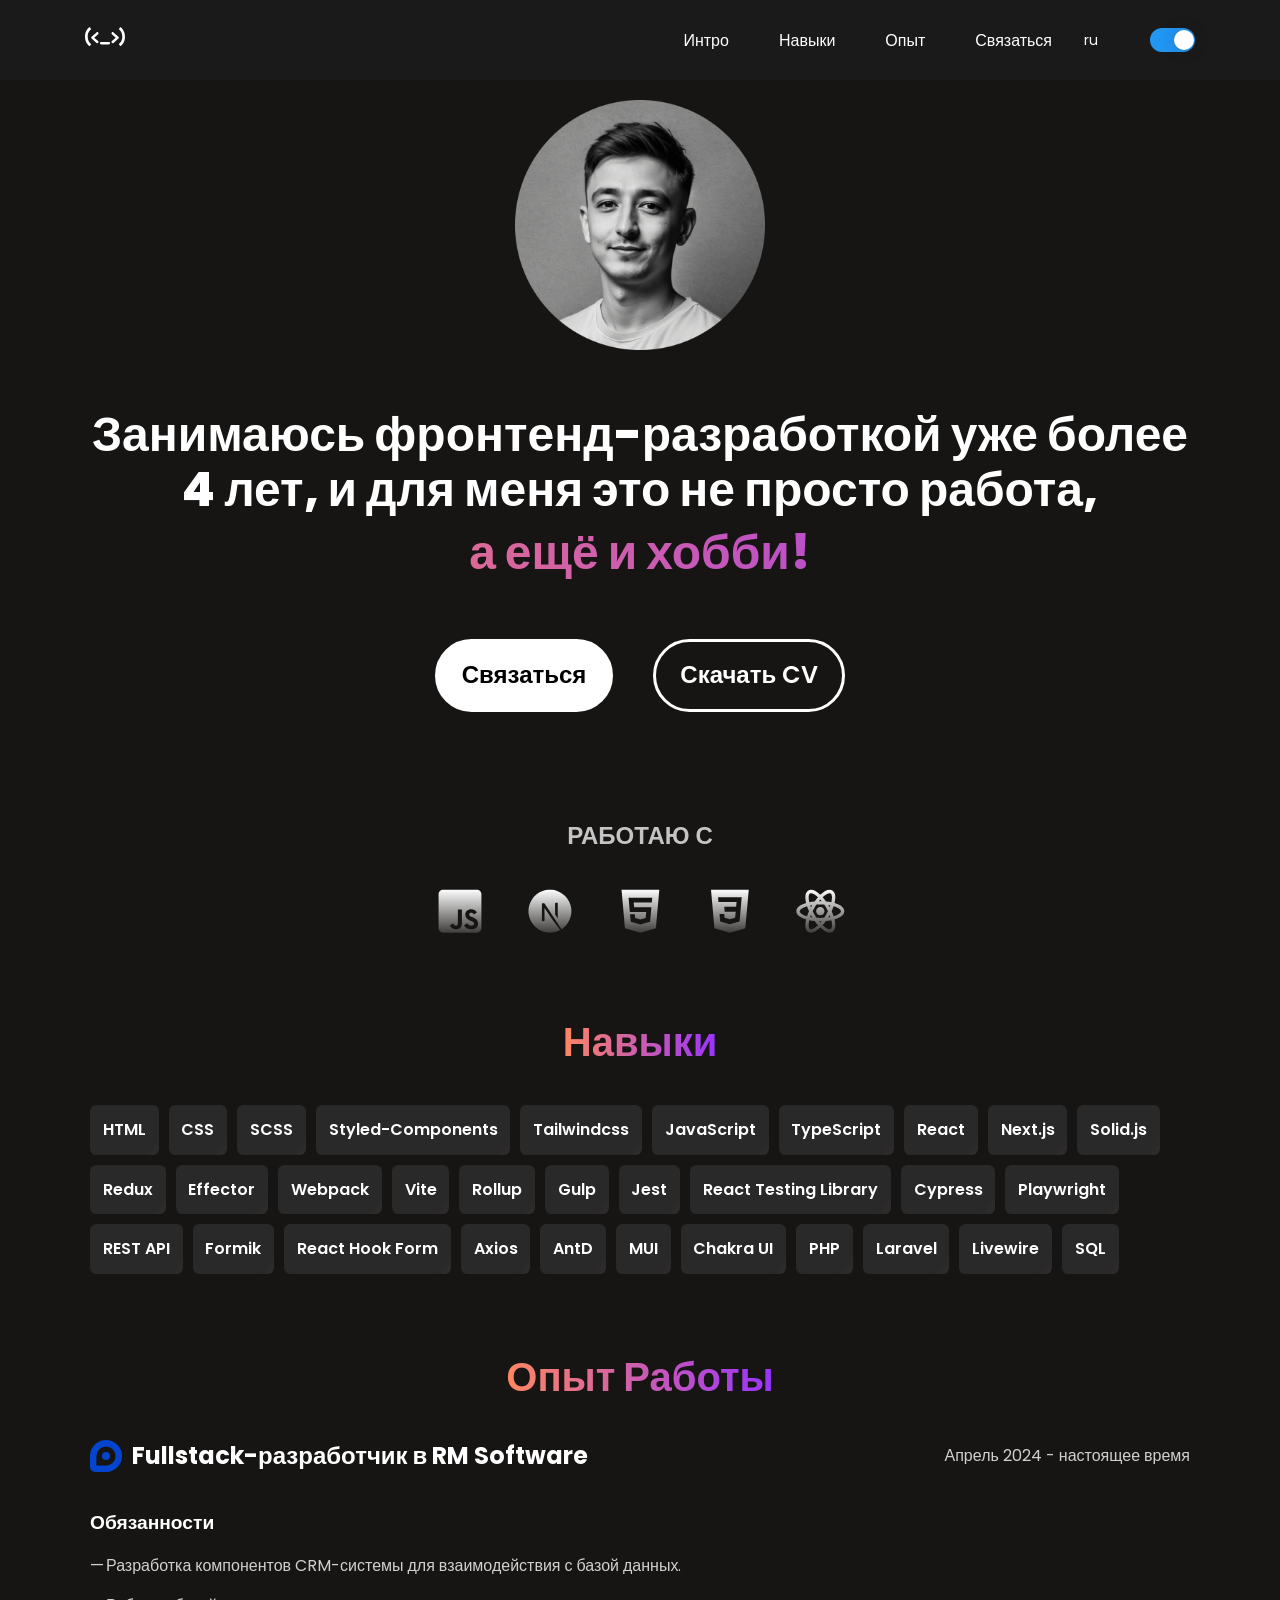
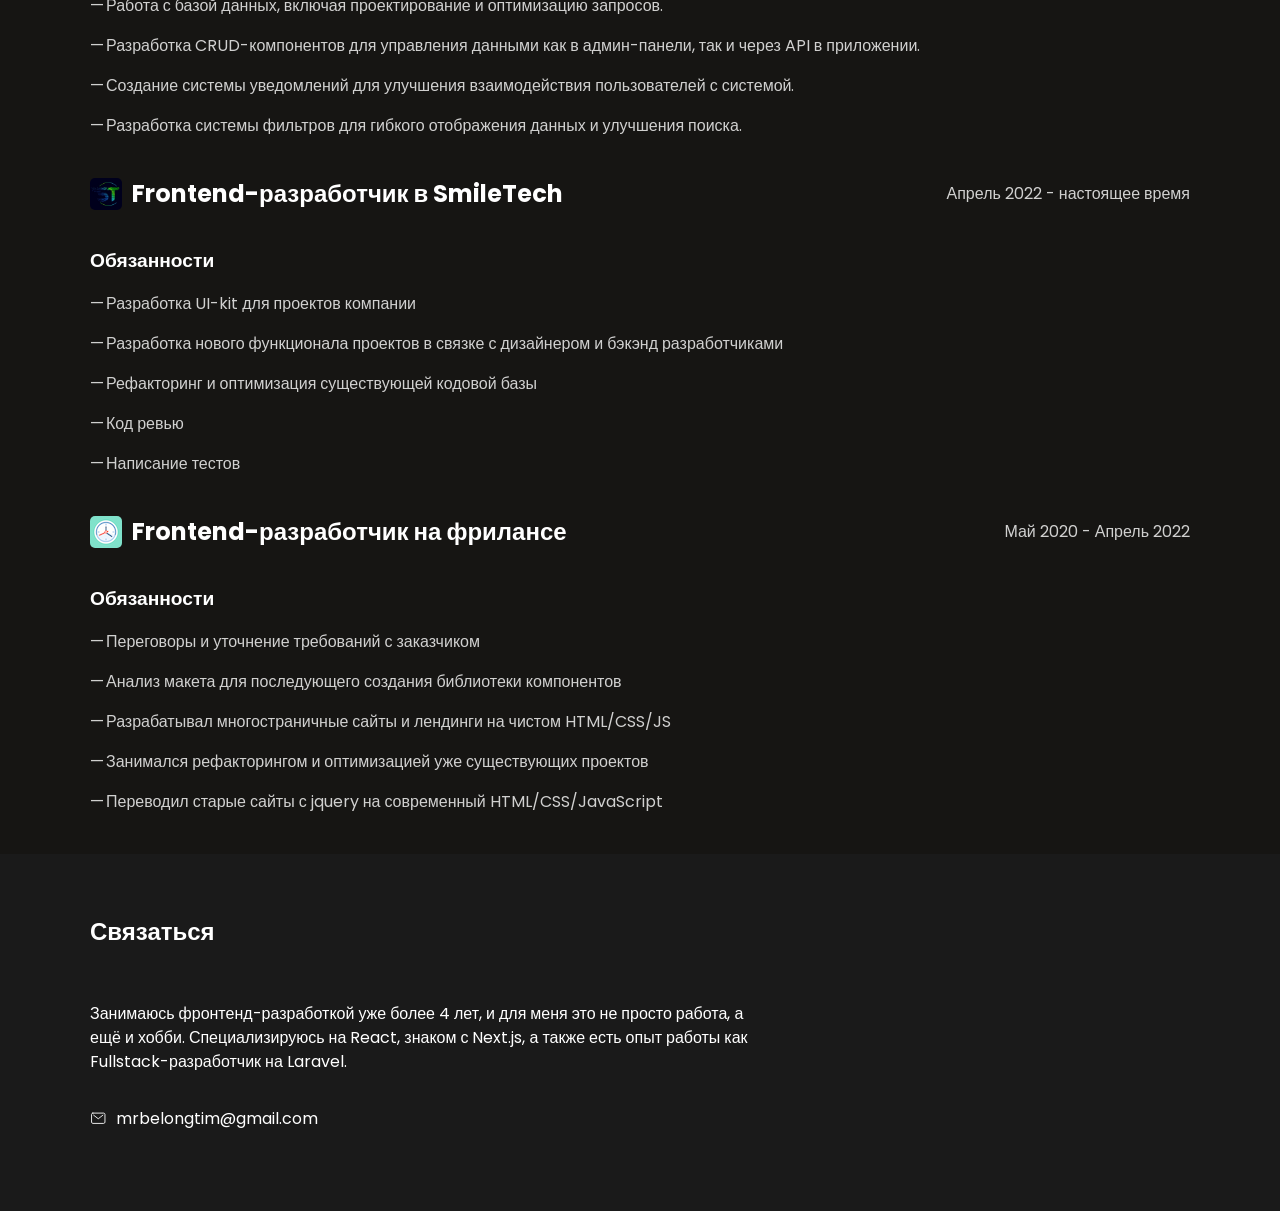
==== index.html @ 7e3b00f2 "changed avatar" ====
<!DOCTYPE html>
<html lang="en">

<head>
    <meta charset="UTF-8">
    <meta http-equiv="X-UA-Compatible" content="IE=edge">
    <meta name="viewport" content="width=device-width, initial-scale=1.0">
    <title>Timur Tulegaliyev</title>
    <link rel="stylesheet" href="styles/styles.css">
    <link rel="icon" type="image/png" sizes="16x16" href="favicon/favicon-16x16.png">
    <link rel="icon" type="image/png" sizes="32x32" href="favicon/favicon-32x32.png">
    <link rel="apple-touch-icon" sizes="180x180" href="favicon/apple-touch-icon.png">
    <link rel="icon" type="image/png" sizes="192x192" href="favicon/android-chrome-192x192.png">
    <link rel="icon" type="image/png" sizes="512x512" href="favicon/android-chrome-512x512.png">
    <link rel="icon" type="image/x-icon" href="favicon/favicon.ico">
</head>

<body>
    <header>
        <div class="container">
            <div class="wrapper">
                <a class="header_logo" href="#">
                    <svg id="Layer_2" data-name="Layer 2" xmlns="http://www.w3.org/2000/svg" viewBox="0 0 118.05 56.82">
                        <g id="OBJECTS">
                            <g>
                                <path class="cls-1"
                                    d="m70.38,51.48h-22.72c-1.99,0-3.6-1.61-3.6-3.6s1.61-3.6,3.6-3.6h22.72c1.99,0,3.6,1.61,3.6,3.6s-1.61,3.6-3.6,3.6Z">
                                </path>
                                <g>
                                    <path class="cls-1"
                                        d="m81.71,47.89c-.99,0-1.98-.41-2.69-1.21-1.32-1.49-1.18-3.76.31-5.08l11.45-10.15-11.45-10.15c-1.49-1.32-1.62-3.59-.31-5.08,1.32-1.49,3.59-1.62,5.08-.31l14.49,12.84c.77.68,1.21,1.66,1.21,2.69s-.44,2.01-1.21,2.69l-14.49,12.84c-.68.61-1.54.9-2.38.9Z">
                                    </path>
                                    <path class="cls-1"
                                        d="m36.34,47.89c-.85,0-1.7-.3-2.38-.9l-14.49-12.84c-.77-.68-1.21-1.66-1.21-2.69s.44-2.01,1.21-2.69l14.49-12.84c1.49-1.32,3.76-1.18,5.08.31,1.32,1.49,1.18,3.76-.31,5.08l-11.45,10.15,11.45,10.15c1.49,1.32,1.62,3.59.31,5.08-.71.8-1.7,1.21-2.69,1.21Z">
                                    </path>
                                </g>
                                <g>
                                    <path class="cls-1"
                                        d="m14.07,56.82c-.57-.35-14.07-8.8-14.07-28.41S13.5.35,14.07,0l4.16,6.83h.02c-.42.25-10.26,6.61-10.26,21.58s9.84,21.33,10.26,21.6h-.02s-4.16,6.81-4.16,6.81Z">
                                    </path>
                                    <path class="cls-1"
                                        d="m103.97,56.82l-4.16-6.83h-.02c.42-.25,10.26-6.61,10.26-21.58s-9.84-21.33-10.26-21.6h.02s4.16-6.81,4.16-6.81c.57.35,14.07,8.8,14.07,28.41s-13.5,28.06-14.07,28.41Z">
                                    </path>
                                </g>
                            </g>
                        </g>
                    </svg>
                </a>

                <nav>
                    <ul>
                        <li><a href="#intro" data-translate="menu-intro">Интро</a></li>
                        <li><a href="#skills" data-translate="menu-skills">Навыки</a></li>
                        <li><a href="#experience" data-translate="menu-exp">Опыт</a></li>
                        <li><a href="#contact" data-translate="menu-contact">Связаться</a></li>
                    </ul>
                    <div class="language-switcher">
                        <button id="current-language">ru</button>
                        <div class="dropdown" style="display: none;">
                            <button data-lang="ru" style="display: none;">ru</button>
                            <button data-lang="en">en</button>
                        </div>
                    </div>
                    <label id="switch" class="switch">
                        <input type="checkbox" onchange="toggleTheme()" id="slider" checked>
                        <span class="slider round"></span>
                    </label>
                    <div class="burger__menu">
                        <span></span>
                    </div>
                </nav>

            </div>
        </div>
    </header>

    <div class="container">
        <div class="section__about" id="intro">
            <div class="wrapper">
                <picture>
                    <source srcset="/images/avatar.jpg 250w, /images/avatar.jpg 375w" type="image/webp"
                        sizes="(max-width: 991px) 250px, 375px">
                    <img srcset="/images/avatar.jpg 250w, /images/avatar.webp 375w"
                        sizes="(max-width: 991px) 250px, 375px" src="/images/avatar.jpg" alt="My simple avatar"
                        width="250" height="250">
                </picture>
                <div class="text__model">
                    <h1 data-translate="intro">Занимаюсь фронтенд-разработкой уже более 4 лет, и для меня это не просто
                        работа, </h1>
                    <p class="mark" data-translate="intro-mark">а ещё и хобби!</p>

                </div>

                <div class="btns">
                    <a href="#intro" class="btn contact" data-translate="btn-contact">Связаться</a>
                    <a href="assets/Timur Tulegaliyev - CV.pdf" target="_blank" class="btn cv" data-translate="btn-cv">Скачать CV</a>
                </div>

                <div class="tech_stack">
                    <h2 data-translate="tech-stack">работаю с</h2>
                    <ul>
                        <li>
                            <svg width="43" height="49" viewBox="0 0 43 49" fill="none"
                                xmlns="http://www.w3.org/2000/svg">
                                <path
                                    d="M38 0.77002H5C2.51562 0.77002 0.5 2.78564 0.5 5.27002V38.27C0.5 40.7544 2.51562 42.77 5 42.77H38C40.4844 42.77 42.5 40.7544 42.5 38.27V5.27002C42.5 2.78564 40.4844 0.77002 38 0.77002ZM23.3562 33.5262C23.3562 37.6138 20.9562 39.4794 17.4594 39.4794C14.3 39.4794 12.4719 37.8481 11.5344 35.87L14.75 33.9294C15.3687 35.0262 15.9312 35.9544 17.2906 35.9544C18.5844 35.9544 19.4094 35.4481 19.4094 33.47V20.0544H23.3562V33.5262ZM32.6937 39.4794C29.0281 39.4794 26.6562 37.7356 25.5031 35.4481L28.7188 33.5919C29.5625 34.97 30.6687 35.9919 32.6094 35.9919C34.2406 35.9919 35.2906 35.1762 35.2906 34.0419C35.2906 32.6919 34.2219 32.2137 32.4125 31.4169L31.4281 30.995C28.5781 29.7856 26.6937 28.2575 26.6937 25.0419C26.6937 22.0794 28.9531 19.8294 32.4687 19.8294C34.9812 19.8294 36.7812 20.7012 38.075 22.9887L35 24.9575C34.325 23.7481 33.5938 23.27 32.4594 23.27C31.3062 23.27 30.575 24.0012 30.575 24.9575C30.575 26.1387 31.3062 26.6169 33.0031 27.3575L33.9875 27.7794C37.3438 29.2137 39.2281 30.6856 39.2281 33.9856C39.2281 37.5294 36.4344 39.4794 32.6937 39.4794Z"
                                    fill="url(#paint_linear_dark)" />
                                <defs>
                                    <linearGradient id="paint_linear_dark" x1="21.5" y1="0.77002" x2="21.5" y2="42.77"
                                        gradientUnits="userSpaceOnUse">
                                        <stop stop-color="#fcfcfc" />
                                        <stop offset="1" stop-color="#fcfcfc" stop-opacity="0.18" />
                                    </linearGradient>
                                    <linearGradient id="paint_linear_light" x1="21.9453" y1="0.77002" x2="21.9453"
                                        y2="42.77" gradientUnits="userSpaceOnUse">
                                        <stop stop-color="#161513" />
                                        <stop offset="1" stop-color="#161513" stop-opacity="0.18" />
                                    </linearGradient>
                                </defs>
                            </svg>
                        </li>
                        <li>
                            <svg width="49" height="44" viewBox="0 0 44 49" fill="none"
                                xmlns="http://www.w3.org/2000/svg">
                                <path
                                    d="M32.1149 40.1476C31.9587 40.2303 31.9718 40.2565 32.1215 40.1804C32.1676 40.1616 32.2098 40.1344 32.2461 40.1003C32.2461 40.0728 32.2461 40.0728 32.1149 40.1476ZM32.4299 39.9769C32.3551 40.0386 32.3551 40.0386 32.4443 39.9979C32.4773 39.9825 32.5075 39.9617 32.5336 39.9363C32.5336 39.9008 32.5126 39.9087 32.4299 39.9769ZM32.6346 39.8536C32.5598 39.9153 32.5598 39.9153 32.6491 39.8746C32.6822 39.8588 32.7124 39.8375 32.7383 39.8116C32.7383 39.7788 32.7173 39.7853 32.6346 39.8536ZM32.842 39.7315C32.7672 39.7932 32.7672 39.7932 32.8538 39.7512C32.9024 39.7249 32.9431 39.6974 32.9431 39.6895C32.9431 39.6567 32.9221 39.6633 32.842 39.7315ZM33.1216 39.5464C32.9785 39.6423 32.9286 39.7039 33.0599 39.6357C33.1478 39.5819 33.2974 39.4637 33.2712 39.4637C33.2147 39.4847 33.1675 39.5202 33.1202 39.5464H33.1216ZM20.5705 0.779667C20.4747 0.786229 20.1873 0.81248 19.9353 0.83348C13.9662 1.37424 8.3817 4.58731 4.842 9.53684C2.88587 12.2515 1.61435 15.3984 1.13562 18.7101C0.966312 19.8651 0.945312 20.2064 0.945312 21.7722C0.945312 23.3367 0.966312 23.6727 1.13562 24.8278C2.27877 32.7174 7.89084 39.3404 15.4979 41.7948C16.8668 42.2319 18.3013 42.5337 19.9353 42.7188C20.5705 42.7871 23.3175 42.7871 23.9527 42.7188C26.7771 42.4038 29.1619 41.7069 31.5217 40.5033C31.8839 40.3195 31.9522 40.2709 31.9036 40.2303C30.7524 38.7085 29.611 37.1794 28.4794 35.643L25.1234 31.1108L20.9196 24.8829C19.5213 22.7976 18.1086 20.722 16.6817 18.6563C16.6673 18.6563 16.6489 21.4244 16.641 24.8002C16.6266 30.7131 16.6266 30.9533 16.5518 31.0898C16.48 31.2547 16.3515 31.3884 16.1895 31.4665C16.0596 31.5282 15.9428 31.5413 15.322 31.5413H14.6119L14.4269 31.4258C14.311 31.3515 14.2168 31.2478 14.1539 31.1253L14.0647 30.9402L14.0712 22.7093L14.0857 14.4785L14.2156 14.3144C14.2986 14.2136 14.4007 14.1301 14.5161 14.069C14.6881 13.9863 14.7563 13.9732 15.4664 13.9732C16.2998 13.9732 16.4376 14.006 16.6568 14.2462C18.3597 16.7792 20.048 19.322 21.7215 21.8746C24.4501 26.0117 28.1749 31.6568 30.0058 34.4263L33.3355 39.4651L33.4995 39.3561C35.0998 38.2927 36.5499 37.0191 37.811 35.5695C40.4563 32.5416 42.1728 28.8153 42.755 24.8369C42.9243 23.6819 42.9453 23.3394 42.9453 21.7748C42.9453 20.209 42.9243 19.8743 42.755 18.7193C41.6119 10.8297 35.9998 4.20667 28.3928 1.75094C26.9711 1.30064 25.5078 0.994157 24.0249 0.836105C23.6272 0.795417 20.9131 0.746853 20.5718 0.782292L20.5705 0.779667ZM29.1632 13.481C29.2608 13.5289 29.3479 13.5959 29.4194 13.6779C29.4908 13.76 29.5451 13.8554 29.5792 13.9587C29.6147 14.069 29.6212 16.3515 29.6147 21.4926L29.6002 28.8743L28.3022 26.8792L26.9963 24.8829V19.5238C26.9963 16.0496 27.0107 14.1018 27.0291 14.006C27.0934 13.7863 27.2407 13.6003 27.4399 13.4875C27.6027 13.4048 27.6657 13.3983 28.3153 13.3983C28.923 13.3983 29.0267 13.4048 29.1632 13.481Z"
                                    fill="url(#paint_linear_dark)" />
                                <defs>
                                    <linearGradient id="paint_linear_dark" x1="21.9453" y1="0.77002" x2="21.9453"
                                        y2="42.77" gradientUnits="userSpaceOnUse">
                                        <stop stop-color="#fcfcfc" />
                                        <stop offset="1" stop-color="#fcfcfc" stop-opacity="0.18" />
                                    </linearGradient>
                                    <linearGradient id="paint_linear_light" x1="21.9453" y1="0.77002" x2="21.9453"
                                        y2="42.77" gradientUnits="userSpaceOnUse">
                                        <stop stop-color="#161513" />
                                        <stop offset="1" stop-color="#161513" stop-opacity="0.18" />
                                    </linearGradient>
                                </defs>
                            </svg>
                        </li>
                        <li>
                            <svg width="39" height="49" viewBox="0 0 39 49" fill="none"
                                xmlns="http://www.w3.org/2000/svg">
                                <path
                                    d="M1.39062 0.77002L4.76113 38.57L19.8864 42.77L35.051 38.5648L38.4268 0.77002H1.39325H1.39062ZM31.0899 13.1338H13.3501L13.7727 17.8824H30.6699L29.3967 32.1151L19.8864 34.7506L10.3891 32.1151L9.74075 24.8334H14.3949L14.7256 28.5346L19.889 29.9259L19.8995 29.9232L25.0655 28.5294L25.601 22.5181H9.53337L8.28387 8.49802H31.5072L31.0899 13.1338Z"
                                    fill="url(#paint_linear_dark)" />
                                <defs>
                                    <linearGradient id="paint_linear_dark" x1="19.9087" y1="0.77002" x2="19.9087"
                                        y2="42.77" gradientUnits="userSpaceOnUse">
                                        <stop stop-color="#fcfcfc" />
                                        <stop offset="1" stop-color="#fcfcfc" stop-opacity="0.18" />
                                    </linearGradient>
                                    <linearGradient id="paint_linear_light" x1="21.9453" y1="0.77002" x2="21.9453"
                                        y2="42.77" gradientUnits="userSpaceOnUse">
                                        <stop stop-color="#161513" />
                                        <stop offset="1" stop-color="#161513" stop-opacity="0.18" />
                                    </linearGradient>
                                </defs>
                            </svg>
                        </li>
                        <li>
                            <svg width="39" height="49" viewBox="0 0 39 49" fill="none"
                                xmlns="http://www.w3.org/2000/svg">
                                <path
                                    d="M0.872192 0.77002L4.23812 38.5574L19.3512 42.77L34.5042 38.5427L37.8722 0.77002H0.872192ZM30.8777 9.42832L29.7557 22.0157L29.7599 22.085L29.7557 22.2404L28.9573 31.0394L28.8712 31.8227L19.3722 34.4477L19.3638 34.4561L9.88372 31.8143L9.24079 24.5378H13.8884L14.2182 28.238L19.3722 29.6345L24.5429 28.2191L25.0892 22.1942H14.2813L14.1888 21.1757L13.9766 18.7901L13.8674 17.5091H25.5031L25.9276 12.8219H8.19865L8.10621 11.8034L7.8961 9.41572L7.78474 8.13472H30.9891L30.8777 9.42832Z"
                                    fill="url(#paint_linear_dark)" />
                                <defs>
                                    <linearGradient id="paint_linear_dark" x1="19.3722" y1="0.77002" x2="19.3722"
                                        y2="42.77" gradientUnits="userSpaceOnUse">
                                        <stop stop-color="#fcfcfc" />
                                        <stop offset="1" stop-color="#fcfcfc" stop-opacity="0.18" />
                                    </linearGradient>
                                    <linearGradient id="paint_linear_light" x1="21.9453" y1="0.77002" x2="21.9453"
                                        y2="42.77" gradientUnits="userSpaceOnUse">
                                        <stop stop-color="#161513" />
                                        <stop offset="1" stop-color="#161513" stop-opacity="0.18" />
                                    </linearGradient>
                                </defs>
                            </svg>
                        </li>
                        <li>
                            <svg width="49" height="49" viewBox="0 0 49 49" fill="none"
                                xmlns="http://www.w3.org/2000/svg">
                                <path
                                    d="M24.8175 17.6429C27.0691 17.6429 28.9054 19.4772 28.9054 21.77C28.9054 23.9536 27.0691 25.8097 24.8175 25.8097C22.5659 25.8097 20.7296 23.9536 20.7296 21.77C20.7296 19.4772 22.5659 17.6429 24.8175 17.6429ZM14.6961 39.239C16.0733 40.0688 19.0901 38.8023 22.5659 35.5268C21.4291 34.2385 20.3142 32.841 19.2649 31.378C17.5033 31.2096 15.752 30.9471 14.0184 30.5918C12.9036 35.2648 13.3189 38.4747 14.6961 39.239ZM16.2482 26.705L15.6142 25.5913C15.3738 26.2246 15.1333 26.8578 14.9803 27.4693C15.5705 27.6003 16.2263 27.7095 16.904 27.8186L16.2482 26.705ZM30.5449 25.0454L32.3156 21.77L30.5449 18.4946C29.8891 17.3372 29.1896 16.3109 28.5556 15.2846C27.3752 15.2191 26.1291 15.2191 24.8175 15.2191C23.5059 15.2191 22.2598 15.2191 21.0794 15.2846C20.4454 16.3109 19.7459 17.3372 19.0901 18.4946L17.3194 21.77L19.0901 25.0454C19.7459 26.2028 20.4454 27.2291 21.0794 28.2554C22.2598 28.3209 23.5059 28.3209 24.8175 28.3209C26.1291 28.3209 27.3752 28.3209 28.5556 28.2554C29.1896 27.2291 29.8891 26.2028 30.5449 25.0454ZM24.8175 10.3715C24.4022 10.8519 23.9649 11.3541 23.5277 11.9437H26.1073C25.6701 11.3541 25.2329 10.8519 24.8175 10.3715ZM24.8175 33.1685C25.2329 32.6881 25.6701 32.1859 26.1073 31.5963H23.5277C23.9649 32.1859 24.4022 32.6881 24.8175 33.1685ZM34.917 4.30101C33.5617 3.47124 30.5449 4.73774 27.0691 8.01318C28.2059 9.30152 29.3208 10.699 30.3701 12.162C32.1626 12.3367 33.9333 12.5988 35.6166 12.9482C36.7315 8.27521 36.3161 5.06528 34.917 4.30101ZM33.3868 16.835L34.0208 17.9487C34.2612 17.3154 34.5017 16.6822 34.6547 16.0707C34.0645 15.9397 33.4087 15.8305 32.731 15.7214L33.3868 16.835ZM36.5566 1.44046C39.7701 3.27471 40.1198 8.10052 38.7645 13.7343C44.317 15.372 48.3175 18.0797 48.3175 21.77C48.3175 25.4603 44.317 28.168 38.7645 29.8057C40.1198 35.4395 39.7701 40.2653 36.5566 42.0996C33.3649 43.9338 29.0147 41.8375 24.8175 37.8415C20.6203 41.8375 16.2701 43.9338 13.0566 42.0996C9.86495 40.2653 9.51518 35.4395 10.8705 29.8057C5.31797 28.168 1.3175 25.4603 1.3175 21.77C1.3175 18.0797 5.31797 15.372 10.8705 13.7343C9.51518 8.10052 9.86495 3.27471 13.0566 1.44046C16.2701 -0.393781 20.6203 1.7025 24.8175 5.69853C29.0147 1.7025 33.3649 -0.393781 36.5566 1.44046ZM35.9226 21.77C36.6659 23.4077 37.3217 25.0454 37.8682 26.705C42.4589 25.3293 45.0384 23.364 45.0384 21.77C45.0384 20.176 42.4589 18.2107 37.8682 16.835C37.3217 18.4946 36.6659 20.1323 35.9226 21.77ZM13.7124 21.77C12.9691 20.1323 12.3133 18.4946 11.7668 16.835C7.17611 18.2107 4.59657 20.176 4.59657 21.77C4.59657 23.364 7.17611 25.3293 11.7668 26.705C12.3133 25.0454 12.9691 23.4077 13.7124 21.77ZM33.3868 26.705L32.731 27.8186C33.4087 27.7095 34.0645 27.6003 34.6547 27.4693C34.5017 26.8578 34.2612 26.2246 34.0208 25.5913L33.3868 26.705ZM27.0691 35.5268C30.5449 38.8023 33.5617 40.0688 34.917 39.239C36.3161 38.4747 36.7315 35.2648 35.6166 30.5918C33.9333 30.9412 32.1626 31.2033 30.3701 31.378C29.3208 32.841 28.2059 34.2385 27.0691 35.5268ZM16.2482 16.835L16.904 15.7214C16.2263 15.8305 15.5705 15.9397 14.9803 16.0707C15.1333 16.6822 15.3738 17.3154 15.6142 17.9487L16.2482 16.835ZM22.5659 8.01318C19.0901 4.73774 16.0733 3.47124 14.6961 4.30101C13.3189 5.06528 12.9036 8.27521 14.0184 12.9482C15.752 12.5929 17.5033 12.3304 19.2649 12.162C20.3142 10.699 21.4291 9.30152 22.5659 8.01318Z"
                                    fill="url(#paint_linear_dark)" />
                                <defs>
                                    <linearGradient id="paint_linear_dark" x1="24.8175" y1="0.770019" x2="24.8175"
                                        y2="42.77" gradientUnits="userSpaceOnUse">
                                        <stop stop-color="#fcfcfc" />
                                        <stop offset="1" stop-color="#fcfcfc" stop-opacity="0.18" />
                                    </linearGradient>
                                    <linearGradient id="paint_linear_light" x1="21.9453" y1="0.77002" x2="21.9453"
                                        y2="42.77" gradientUnits="userSpaceOnUse">
                                        <stop stop-color="#161513" />
                                        <stop offset="1" stop-color="#161513" stop-opacity="0.18" />
                                    </linearGradient>
                                </defs>
                            </svg>
                        </li>
                    </ul>
                </div>

            </div>
        </div>

        <div class="skills_section wrapp" id="skills">
            <h2 class="title" data-translate="skills">Навыки</h2>
            <ul>
                <li><span>HTML</span></li>
                <li><span>CSS</span></li>
                <li><span>SCSS</span></li>
                <li><span>Styled-Components</span></li>
                <li><span>Tailwindcss</span></li>
                <li><span>JavaScript</span></li>
                <li><span>TypeScript</span></li>
                <li><span>React</span></li>
                <li><span>Next.js</span></li>
                <li><span>Solid.js</span></li>
                <li><span>Redux</span></li>
                <li><span>Effector</span></li>
                <li><span>Webpack</span></li>
                <li><span>Vite</span></li>
                <li><span>Rollup</span></li>
                <li><span>Gulp</span></li>
                <li><span>Jest</span></li>
                <li><span>React Testing Library</span></li>
                <li><span>Cypress</span></li>
                <li><span>Playwright</span></li>
                <li><span>REST API</span></li>
                <li><span>Formik</span></li>
                <li><span>React Hook Form</span></li>
                <li><span>Axios</span></li>
                <li><span>AntD</span></li>
                <li><span>MUI</span></li>
                <li><span>Chakra UI</span></li>
                <li><span>PHP</span></li>
                <li><span>Laravel</span></li>
                <li><span>Livewire</span></li>
                <li><span>SQL</span></li>
            </ul>
        </div>

        <div class="expirience wrapp" id="experience">
            <h2 class="title" data-translate="experience">Опыт Работы</h2>

            <div class="expirience_item">
                <div class="expirience_title">
                    <div>
                        <picture>
                            <source srcset="images/rm-software.svg" type="image/svg">
                            <img loading="lazy" src="images/rm-software.svg" alt="smile tech" width="32" height="32">
                        </picture>
                        <h2 data-translate="job-rm-title">Fullstack-разработчик в RM Software</h2>
                    </div>

                    <p data-translate="job-rm-date">Апрель 2024 - настоящее время</p>
                </div>

                <h4 data-translate="responsibilities">Обязанности:</h4>
                <ul>
                    <li data-translate="responsibility-1">Разработка компонентов CRM-системы для взаимодействия с базой данных.</li>
                    <li data-translate="responsibility-2">Работа с базой данных, включая проектирование и оптимизацию запросов.</li>
                    <li data-translate="responsibility-3">Разработка CRUD-компонентов для управления данными как в админ-панели, так и через API в приложении.</li>
                    <li data-translate="responsibility-4">Создание системы уведомлений для улучшения взаимодействия пользователей с системой.</li>
                    <li data-translate="responsibility-5">Разработка системы фильтров для гибкого отображения данных и улучшения поиска.</li>
                </ul>
            </div>

            <div class="expirience_item">
                <div class="expirience_title">
                    <div>
                        <picture>
                            <source srcset="images/smiletechprague_logo.jpeg" type="image/jpeg">
                            <img loading="lazy" src="images/smiletechprague_logo.jpeg" alt="smile tech" width="32"
                                height="32">
                        </picture>
                        <h2 data-translate="job-smiletech-title">Frontend-разработчик в SmileTech</h2>
                    </div>

                    <p data-translate="job-smiletech-date">Апрель 2022 - настоящее время</p>
                </div>

                <h4 data-translate="responsibilities">Обязанности:</h4>
                <ul>
                    <li data-translate="smiletech-responsibility-1">Разработка UI-kit для проектов компании</li>
                    <li data-translate="smiletech-responsibility-2">Разработка нового функционала проектов в связке с дизайнером и бэкэнд разработчиками</li>
                    <li data-translate="smiletech-responsibility-3">Рефакторинг и оптимизация существующей кодовой базы</li>
                    <li data-translate="smiletech-responsibility-4">Код ревью</li>
                    <li data-translate="smiletech-responsibility-5">Написание тестов</li>
                </ul>
            </div>

            <div class="expirience_item">
                <div class="expirience_title">
                    <div>
                        <picture>
                            <source srcset="images/freelance.webp" type="image/webp">
                            <img loading="lazy" src="images/freelance.webp" alt="time" width="32" height="32">
                        </picture>
                        <h2 data-translate="job-freelance-title">Frontend-разработчик на фрилансе</h2>
                    </div>

                    <p data-translate="job-freelance-date">Май 2020 - Апрель 2022</p>
                </div>

                <h4 data-translate="responsibilities">Обязанности:</h4>
                <ul>
                    <li data-translate="freelance-responsibility-1">Переговоры и уточнение требований с заказчиком</li>
                    <li data-translate="freelance-responsibility-2">Анализ макета для последующего создания библиотеки компонентов</li>
                    <li data-translate="freelance-responsibility-3">Разрабатывал многостраничные сайты и лендинги на чистом HTML/CSS/JS</li>
                    <li data-translate="freelance-responsibility-4">Занимался рефакторингом и оптимизацией уже существующих проектов</li>
                    <li data-translate="freelance-responsibility-5">Переводил старые сайты с jquery на современный HTML/CSS/JavaScript</li>
                </ul>
            </div>


        </div>
    </div>

    <footer id="contact">
        <div class="container">
            <div class="wrapper">
                <h4 data-translate="contact">Связаться</h4>
                <div class="info">
                    <p data-translate="contact-info"> Занимаюсь фронтенд-разработкой уже более 4 лет, и для меня это не просто работа, а ещё и хобби.
                        Специализируюсь на React, знаком с Next.js, а также был небольшой опыт работы с Vue/Nuxt.</p>
                    <a href="mailto:mrbelingtim@gmail.com" target="_blank">
                        <svg width="17" height="17" viewBox="0 0 17 17" fill="none" xmlns="http://www.w3.org/2000/svg">
                            <path
                                d="M2.83719 3.09485H13.6693C14.3815 3.09485 14.9589 3.67219 14.9589 4.38439V12.1216C14.9589 12.8338 14.3815 13.4112 13.6693 13.4112H2.83719C2.125 13.4112 1.54765 12.8338 1.54765 12.1216V4.38439C1.54765 3.67219 2.125 3.09485 2.83719 3.09485Z"
                                stroke="white" stroke-width="0.884256" stroke-linecap="round" stroke-linejoin="round">
                            </path>
                            <path d="M12.8954 5.1582L8.25304 8.76891L3.6107 5.1582" stroke="white"
                                stroke-width="0.884256" stroke-linecap="round" stroke-linejoin="round">
                            </path>
                        </svg>
                        <span>mrbelongtim@gmail.com</span>
                    </a>
                </div>
            </div>
        </div>
    </footer>

    <script src="scripts/sctipt.js"></script>
</body>

</html>
---- styles/styles.css ----
@import url('https://fonts.googleapis.com/css2?family=Foldit:wght@100&family=Montserrat:wght@300;700&display=swap');

@import url('https://fonts.googleapis.com/css2?family=Montserrat:ital,wght@0,100..900;1,100..900&family=Poppins:ital,wght@0,100;0,200;0,300;0,400;0,500;0,600;0,700;0,800;0,900;1,100;1,200;1,300;1,400;1,500;1,600;1,700;1,800;1,900&display=swap');

* {
    margin: 0;
    padding: 0;
    font-size: 16px;
    font-family: "Poppins", sans-serif;
    color: var(--text-color);
    scroll-behavior: smooth;
}

.theme-light {
    --body-bg: #fff;
    --header-bg: rgb(232, 232, 232);
    --text-color: #000;
    --text-secondary: rgba(0, 0, 0, .8);
    --txt-bg: #000;
    --colored-btn: #fff;
    --color-primary: hsl(212 100% 48%);
    --color-secondary: hsl(213 96% 90%);
    --color-accent: #fd6f53;
    --font-color: #000000;
    --tw-ring-offset-shadow: 0 0 #0000;
    --tw-ring-shadow: 0 0 #0000;
    --options-color: hsl(240 5% 96);
    --border-color: rgb(30 41 59);
    --chat-color: grey;
    --chat-item-bg: #fff;
    --content-color: hsl(0 0 0);
    --premium-bg: hsl(317 100% 65%);
    --gradient-icon: linear-gradient(180deg, (40, 7%, 8%), hsla(40, 7%, 8%, 0.18));
}

.theme-dark {
    --body-bg: rgb(22, 21, 19);
    --header-bg: rgb(26, 26, 26);
    --text-color: #fff;
    --text-secondary: rgb(196, 196, 196);
    --txt-bg: #fff;
    --colored-btn: #000;
    --color-primary: hsl(212 100% 48%);
    --color-secondary: hsl(213, 59%, 15%);
    --color-accent: #12cdea;
    --font-color: #ffffff;
    --tw-ring-offset-shadow: 0 0 #0000;
    --tw-ring-shadow: 0 0 #0000;
    --border-color: rgb(30 41 59);
    --options-color: hsl(210 8% 9%);
    --chat-color: #fff;
    --chat-item-bg: hsl(210 8% 9%);
    --content-color: hsl(210 6% 93%);
    --premium-bg: hsl(190 95% 44%);
    --gradient-start-dark: #fff;
    --gradient-end-dark: red;
;
}

html,
body {
    width: 100%;
    box-sizing: border-box;

}

body {
    background-color: var(--body-bg);
}



header {
    position: fixed;
    left: 0;
    top: 0;
    height: 80px;
    width: 100%;
    background-color: var(--header-bg);
    z-index: 5;
}

header .container {
    max-width: 1110px;
    margin: auto auto;
    height: 100%;
}

header .wrapper {
    display: flex;
    justify-content: space-between;
    align-items: center;
    height: 100%;

}

.burger__menu {
    display: none;
    position: relative;
    width: 35px;
    height: 25px;
    cursor: pointer;
    z-index: 1;
}

.burger__menu span,
.burger__menu::before,
.burger__menu::after {
    left: 0;
    position: absolute;
    height: 10%;
    width: 100%;
    transition: all 0.3s ease 0s;
    background-color: var(--text-color);
    border-radius: 5px;
}

.burger__menu::after{
    width: 50%;
    left: 50%
}

.burger__menu::before,
.burger__menu::after {
    content: "";
}

.burger__menu::before {
    top: 0;
}

.burger__menu::after {
    bottom: 0;
}

.burger__menu span {
    top: 50%;
    transform: scale(1) translate(0px, -50%);
}

.burger__menu._active span {
    transform: scale(0) translate(0px, -50%);
}

.burger__menu._active::before {
    top: 50%;
    transform: rotate(45deg) translate(0px, -50%);
}

.burger__menu._active::after {
    width: 100%;
    left: 0;
    bottom: 50%;
    transform: rotate(-45deg) translate(0px, 50%);
}

.header_logo svg {
    width: 40px;
    fill: var(--text-color);
}

.language-switcher {
    position: relative;
    display: inline-block;
}

.language-switcher #current-language {
    background-color: transparent;
    color: var(--text-color);
    padding: 8px 12px;
    border: none;
    cursor: pointer;
    font-size: 14px;
}

.language-switcher .dropdown {
    position: absolute;
    top: 100%;
    left: -10px;
    box-shadow: 0px 8px 16px rgba(0, 0, 0, 0.8);
    min-width: 60px;
    display: none;
    z-index: 1;
}

.language-switcher .dropdown button {
    width: 100%;
    padding: 8px 12px;
    background-color: transparent;
    color: var(--text-color);
    border: none;
    cursor: pointer;
    font-size: 14px;
}

.language-switcher .dropdown button:hover {
    opacity: .8;
}

header nav {
    display: flex;
    align-items: center;
    gap: 20px;
}

header nav ul {
    display: flex;
    gap: 50px
}

header nav ul li {
    list-style-type: none;
    position: relative;
}

header nav ul li:before{
    position: absolute;
    bottom: 0;
    left: 0;
    content: '';
    height: 2px;
    width: 0;
    background-color: var(--text-color);
    transition: all .3s ease;
}

header nav ul li a{
    text-decoration: none;
    color: var(--grey13);
    font-weight: 500;
}

header nav ul li:hover::before {
    width: 100%;

}

.header__btns {
    color: var(--grey14);
    border-radius: 30px;
    border: 1px solid var(--grey14);
    background-color: var(--grey5);
    padding: 15px 20px;
    cursor: pointer;
}

.header__btns:hover {
    color: var(--grey3);
    background-color: var(--white);
    border: 1px solid var(--grey13);
}

.switch {
    position: relative;
    display: inline-block;
    width: 45px;
    height: 24px;
    margin-left: 20px;

}

.switch input {
    opacity: 0;
    width: 0;
    height: 0;
}

.slider {
    position: absolute;
    cursor: pointer;
    top: 0;
    left: 0;
    right: 0;
    bottom: 0;
    background-color: #ccc;
    -webkit-transition: 0.4s;
    transition: 0.4s;
}

.slider:before {
    position: absolute;
    content: "";
    height: 20px;
    width: 20px;
    left: 0px;
    bottom: 4px;
    top: 0;
    bottom: 0;
    margin: auto 0;
    -webkit-transition: 0.4s;
    transition: 0.4s;
    box-shadow: 0 0px 15px #2020203d;
    background: white url('https://i.ibb.co/7JfqXxB/sunny.png');
    background-repeat: no-repeat;
    background-position: center;
}

input:checked+.slider {
    background-color: #2196f3;
}

input:focus+.slider {
    box-shadow: 0 0 1px #2196f3;
}

input:checked+.slider:before {
    -webkit-transform: translateX(24px);
    -ms-transform: translateX(24px);
    transform: translateX(24px);
    background: white url('https://i.ibb.co/FxzBYR9/night.png');
    background-repeat: no-repeat;
    background-position: center;
}

.slider.round {
    border-radius: 34px;
}

.slider.round:before {
    border-radius: 50%;
}

/*ABOUT ME*/

.container {
    max-width: 1100px;
    margin: 0 auto;
    padding: 0rem 4rem;
}

.section__about {
    padding-top: 100px;
}

.section__about .wrapper {
    display: flex;
    flex-direction: column;
    justify-content: space-between;
    align-items: center;
    gap: 50px;
}

.text__model {
    color: var(--white);
    text-align: center;
}

.text__model h1 {
    font-size: 3rem;
    font-weight: 800;
    line-height: 1.15;
    text-align: inherit;
}

.mark {
    font-size: 3rem;
    background: linear-gradient(to right, rgb(255, 134, 97), rgb(153, 51, 255)) text;
    color: transparent;
    font-weight: 800;
}

.section__about button {
    color: var(--grey14);
    border-radius: 30px;
    border: 1px solid var(--grey14);
    background-color: var(--grey5);
    padding: 15px 20px;
    cursor: pointer;
    position: relative;
    overflow: hidden;

}

.section__about button::after {
    content: "";
    position: absolute;
    height: 100%;
    width: 20%;
    background-color: var(--grey12);
    opacity: .4;
    left: -25%;
    top: 1%;
    transform: skewX(-20deg);
}

.section__about button:hover:after {
    left: 100%;
    transition: all .4s;
}

.social__links {
    display: flex;
    justify-content: space-around;
    gap: 20px;
}

.social__item {
    border-radius: 60%;
    display: flex;
    align-items: center;
    border: 1px solid var(--white);
    cursor: pointer;
}

.social__item:hover {
    -webkit-box-shadow: inset 10px 10px 56px -38px rgba(255, 255, 255, 1);
    -moz-box-shadow: inset 10px 10px 56px -38px rgba(255, 255, 255, 1);
    box-shadow: inset 10px 10px 56px -38px rgba(255, 255, 255, 1);
}

.social__item {
    padding: 15px;
}

.social__item img {
    width: 25px;
}

.btns {
    display: flex;
    gap: 40px;
}

.btn {
    padding: 1rem 1.5rem;
    font-size: 1.5rem;
    font-weight: 600;
    line-height: 1.43;
    text-decoration: none;
    text-align: inherit;
    border-radius: 5rem;
    transition: 0.2s ease-in-out;
    border: 0.2rem solid var(--text-color);
    color: var(--text-color);
}

.btn.contact {
    background-color: var(--text-color);
    color: var(--colored-btn);
}

.btn.contact:hover {
    background-color: var(--body-bg);
    color: var(--text-color);
}

.btn.cv:hover {
    background-color: var(--text-color);
    color: var(--colored-btn);
}

.tech_stack {
    margin-top: 60px;
}

.tech_stack h2 {
    font-size: 1.5rem;
    font-weight: 600;
    line-height: 1.15;
    text-align: center;
    color: var(--text-secondary);
    text-transform: uppercase;
}

.tech_stack ul {
    list-style: none;
    display: flex;
    align-items: center;
    gap: 40px;
    margin-top: 40px;
}

.tech_stack ul li {
    display: flex;
    justify-content: center;
    width: 50px;
    height: 50px;
    transition: transform 0.3s ease;
}

.tech_stack ul li svg {
    width: 100%;
    height: 100%;
}

.tech_stack ul li:hover {
    transform: scale(1.3);
}

/*SKILLS*/

.wrapp {
    margin-top: 80px;
    display: flex;
    flex-direction: column;
    align-items: center;
}

.title {
    font-size: 2.5rem;
    font-weight: 800;
    line-height: 1.15;
    text-align: inherit;
    color: transparent;
    background: linear-gradient(to right, rgb(255, 134, 97), rgb(153, 51, 255)) text;
}

.skills_section ul {
    display: flex;
    flex-wrap: wrap;
    gap: 10px;
    margin-top: 40px;
}

.skills_section ul li {
    position: relative;
    z-index: 1;
    display: flex;
    flex-grow: 0;
    padding: 0.8rem;
    font-size: 1.4rem;
    line-height: 1.5;
    text-align: inherit;
    font-weight: 600;
    background: rgb(41, 41, 41);
    border-radius: 0.4rem;
    overflow: hidden;
}

.skills_section ul li::before {
    position: absolute;
    display: block;
    bottom: -45px;
    right: -60px;
    width: 50px;
    height: 50px;
    border-radius: 4rem;
    content: "";
    background: linear-gradient(to right, rgb(255, 134, 97), rgb(153, 51, 255));
    filter: blur(12px);
    transition: 0.35s ease-in-out;
}

.skills_section ul li:hover::before {
    bottom: -15px;
    right: -15px;
}

.skills_section ul li span {
    cursor: default;
    position: relative;
    z-index: 2;
    color: #fff;
}

.expirience_item {
    width: 100%;
    margin-top: 40px;
}

.expirience_title {
    display: flex;
    align-items: center;
    justify-content: space-between;
    width: 100%;
}

.expirience_title div {
    display: flex;
    align-items: center;
    gap: 10px;
}

.expirience_title picture {
    height: 32px;
    width: 32px;
}

.expirience_title img {
    border-radius: 5px;
}

.expirience_title h2 {
    font-size: 1.5rem;
    font-weight: 700;
    line-height: 1.15;
    text-align: inherit;
    color: var(--text-color);
}

.expirience_title p {
    font-size: 1rem;
    font-weight: 400;
    line-height: 1.5;
    text-align: inherit;
    color: var(--text-color);
    opacity: .8;
}

.expirience_item h4 {
    font-size: 1.2rem;
    font-weight: 600;
    line-height: 1.15;
    text-align: inherit;
    color: var(--text-color);
    margin-top: 40px;
}

.expirience_item ul {
    display: flex;
    flex-direction: column;
    row-gap: 1rem;
    list-style: none;
    margin-top: 20px;
}

.expirience_item ul li {
    position: relative;
    padding-left: 1rem;
    font-size: 1rem;
    font-weight: 400;
    line-height: 1.5;
    text-align: inherit;
    color: var(--text-color);
    opacity: .8;
}

.expirience_item ul li::before {
    position: absolute;
    left: 0px;
    content: "—";
}

footer {
    background-color: var(--header-bg);
    margin-top: 40px;
}

footer .wrapper {
    display: flex;
    flex-direction: column;
    width: 100%;
    max-width: 1100px;
    padding: 4rem 2rem 5rem 0;
    margin: 0px auto;
    gap: 3.5rem;
}

footer h4 {
    font-size: 1.5rem;
    font-weight: 700;
    line-height: 1.15;
    text-align: inherit;
    color: var(--text-color);
}

footer .info {
    display: flex;
    flex-direction: column;
    gap: 2rem;
}

footer .info p {
    max-width: 675px;
    font-size: 1rem;
    font-weight: 400;
    line-height: 1.5;
    text-align: inherit;
    color: var(--text-color);
}

footer .info a {
    position: relative;
    display: flex;
    align-items: center;
    column-gap: 0.55rem;
    text-decoration: none;
}

footer .info a::before {
    position: absolute;
    content: "";
    bottom: -0.5rem;
    left: 0px;
    width: 0px;
    height: 2px;
    background-color: var(--text-color);
    transition: 0.2s ease-in-out;
}

footer .info a:hover::before {
    width: 20%;
}

footer .info a svg path{
    stroke: var(--text-color);
}


@media(max-width: 1200px) {
    .person_3d_model {
        padding: 10px 40px;

    }

    .descr_item-right {
        max-width: 200px;
    }

    .right_active {
        right: 8%;
    }

    .descr_item-left {
        max-width: 200px;
    }

    .left_active {
        left: 8%;
    }

    .descr_item-left.html,
    .descr_item-right.jquery {
        top: 0%;
    }

    .descr_item-left.css,
    .descr_item-right.bootstrap {
        top: 20%;
    }

    .descr_item-left.js,
    .descr_item-right.git {
        top: 40%;
    }

    .descr_item-left.react,
    .descr_item-right.jira {
        top: 60%;
    }

    .descr_item-left.node,
    .descr_item-right.confluence {
        top: 78%;
    }
}


@media(max-width: 769px)
{
    html{
        font-size: 14px;
    }

    .container{
        padding: 0 2rem;
    }
    .text__model h1,
    .text__model h1 mark{
        font-size: 2.2rem;
    }
    
    .tech_stack,
    .wrapp {
        margin-top: 40px;
    }

    .tech_stack h2{
        font-size: 1.2rem;
    }

    .tech_stack ul{
        margin-top: 20px;
    }
}

@media(max-width: 767px) {
    .container{
        padding: 0 1rem;
    }

    header nav ul {
        position: fixed;
        top: 80px;
        right: -100%;
        width: 100%;
        height: 100%;
        flex-direction: column;
        background-color: var(--header-bg);
        align-items: center;
        padding-top: 20px;
        transition: all .3s ease;
        gap: 20px;
    }

    .switch{
        margin-left: 0;
    }

    header nav ul._active{
        right: 0;
    }

    .burger__menu {
        display: block;
    }

    .text__model h1, .text__model h1 mark {
        font-size: 1.9rem;
    }

    .section__about .wrapper{
        gap: 2rem;
    }

    .btns{
        flex-direction: column;
        gap: 1rem;
    }
    
    .tech_stack ul{
        gap: 20px;
    }

    .skills_section ul li{
        padding: 0.5rem;
    }

    .skills_section ul li span{
        font-size: 1rem;
    }

    .expirience_title{
        flex-direction: column;
        align-items: flex-start;
        gap: 10px
    }

    .expirience_item h4 {
        margin-top: 20px;
    }
    

    footer .wrapper{
        padding-left: 0;
        padding-right: 0;
    }
}

@media(max-width: 424px) {
    .skill__item {
        padding: 10px;
        border: 1px solid #fff;
        cursor: pointer;
    }

    .skill__item img {
        width: 40px;
        height: 40px;
    }

    .text__model h1, .text__model h1 mark {
        font-size: 1.5725rem;
    }
}

@media(max-width: 374px) {
    .skill__item {
        padding: 5px;
        border: 1px solid #fff;
        cursor: pointer;
    }

    .skill__item img {
        width: 35px;
        height: 35px;
    }

    .tech_stack ul{
        gap: 10px;
    }

    .text__model h1, .text__model h1 mark {
        font-size: 1.4rem;
    }
}

.mobile__menu._active {
    left: 0%;
    transition: all .5s ease 0s;
}

.hide {
    display: none;
}
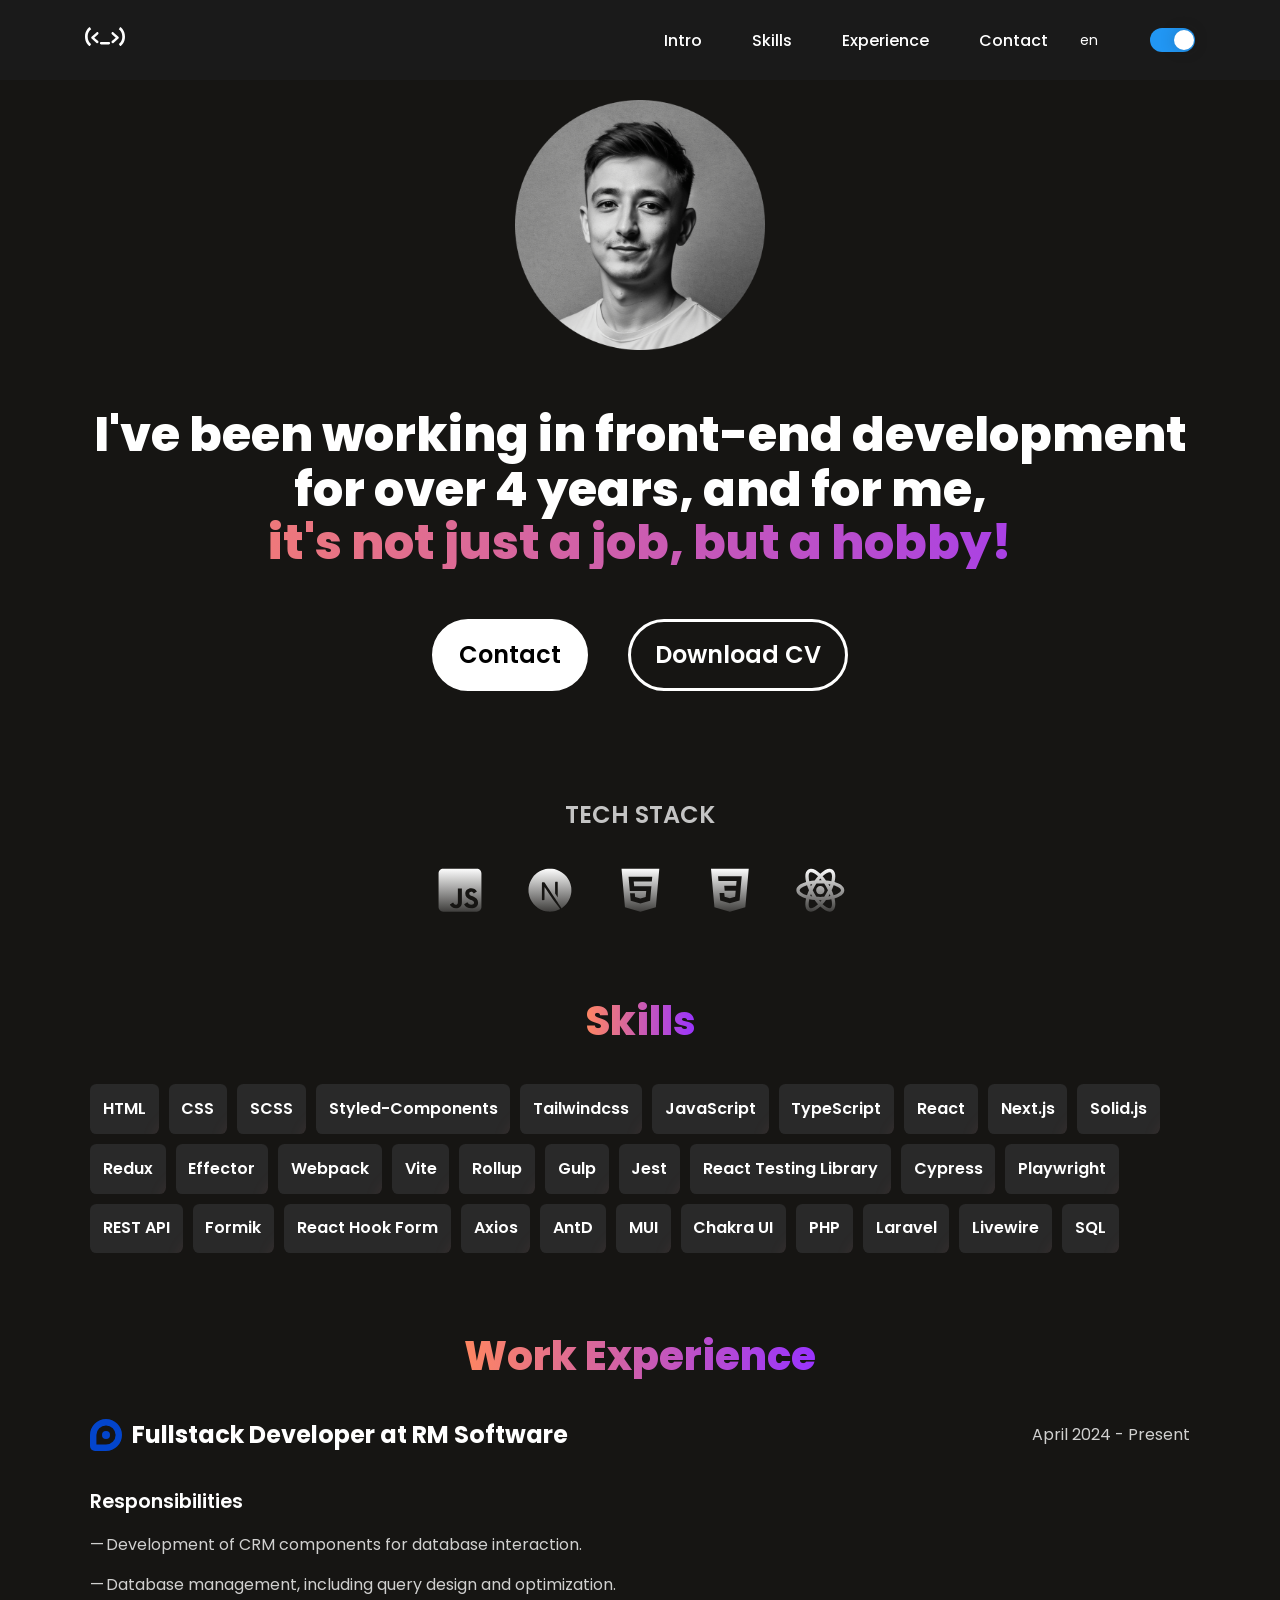
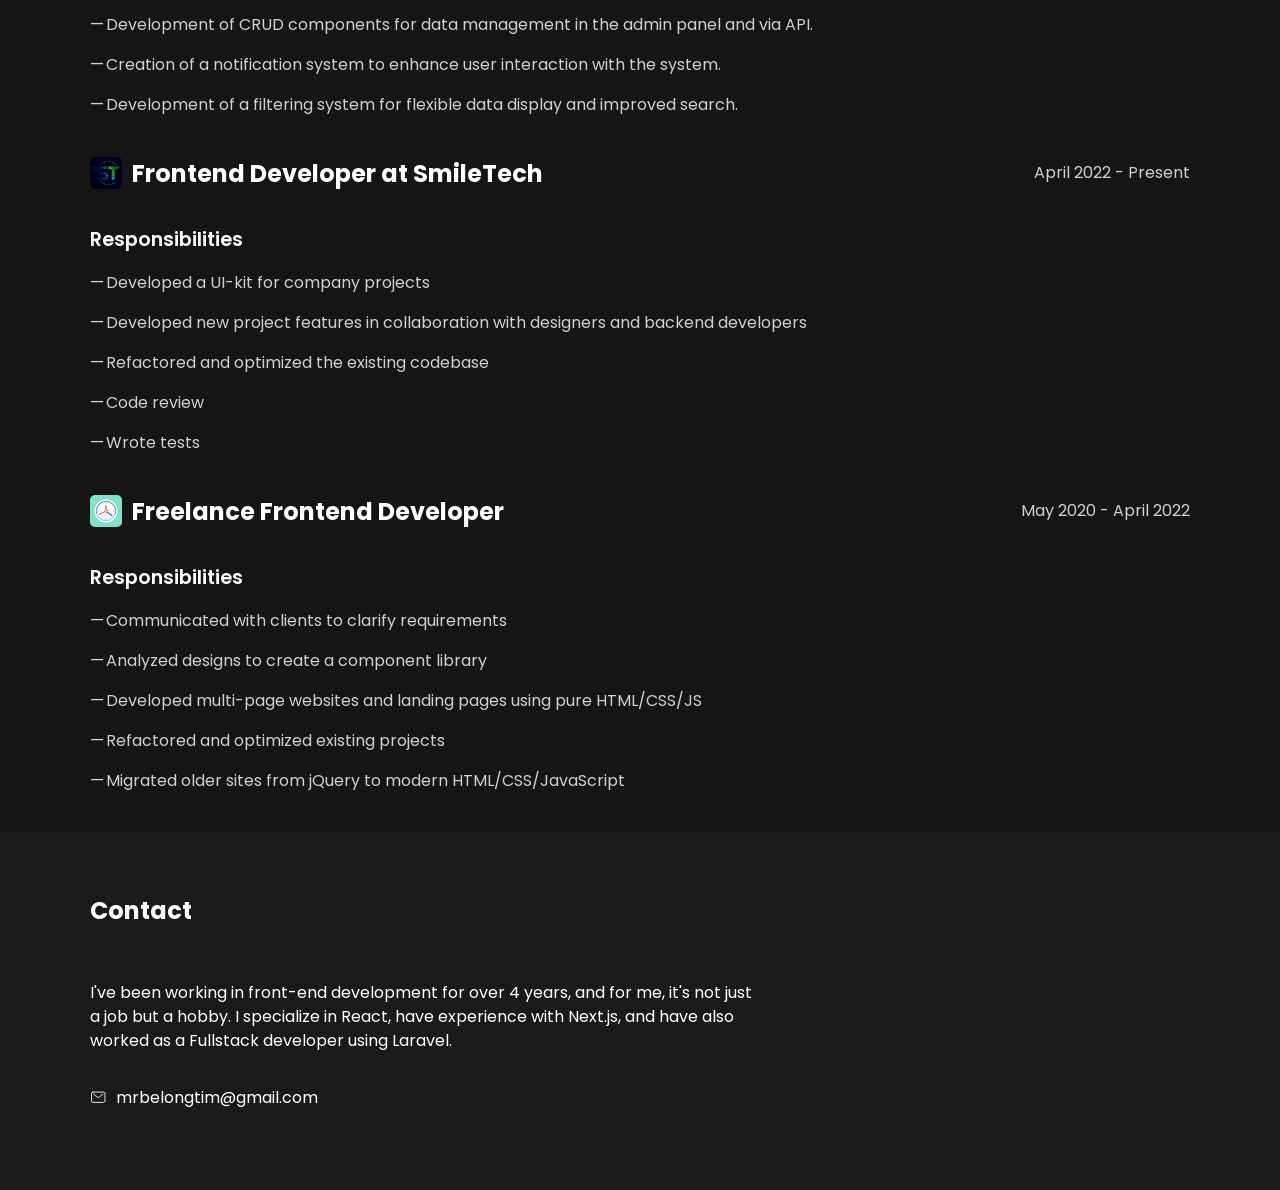
==== commit 23b8de04: "fixes" ====
--- a/index.html
+++ b/index.html
@@ -93,7 +93,7 @@
 
                 <div class="btns">
                     <a href="#intro" class="btn contact" data-translate="btn-contact">Связаться</a>
-                    <a href="assets/Timur Tulegaliyev - CV.pdf" target="_blank" class="btn cv" data-translate="btn-cv">Скачать CV</a>
+                    <a href="assets/CV.pdf" target="_blank" class="btn cv" data-translate="btn-cv">Скачать CV</a>
                 </div>
 
                 <div class="tech_stack">
--- a/styles/styles.css
+++ b/styles/styles.css
@@ -354,6 +354,7 @@
 
 .mark {
     font-size: 3rem;
+    line-height: 3.2rem;
     background: linear-gradient(to right, rgb(255, 134, 97), rgb(153, 51, 255)) text;
     color: transparent;
     font-weight: 800;
@@ -432,6 +433,7 @@
     transition: 0.2s ease-in-out;
     border: 0.2rem solid var(--text-color);
     color: var(--text-color);
+    text-align: center;
 }
 
 .btn.contact {
@@ -756,8 +758,9 @@
         padding: 0 2rem;
     }
     .text__model h1,
-    .text__model h1 mark{
+    .text__model .mark{
         font-size: 2.2rem;
+        line-height: 2.5rem;
     }
     
     .tech_stack,
@@ -805,8 +808,9 @@
         display: block;
     }
 
-    .text__model h1, .text__model h1 mark {
+    .text__model h1, .text__model .mark {
         font-size: 1.9rem;
+        line-height: 2.2rem;
     }
 
     .section__about .wrapper{
@@ -859,8 +863,9 @@
         height: 40px;
     }
 
-    .text__model h1, .text__model h1 mark {
+    .text__model h1, .text__model .mark {
         font-size: 1.5725rem;
+        line-height: 1.8rem;
     }
 }
 
@@ -880,8 +885,9 @@
         gap: 10px;
     }
 
-    .text__model h1, .text__model h1 mark {
+    .text__model h1, .text__model .mark {
         font-size: 1.4rem;
+        line-height: 1.6rem;
     }
 }
 
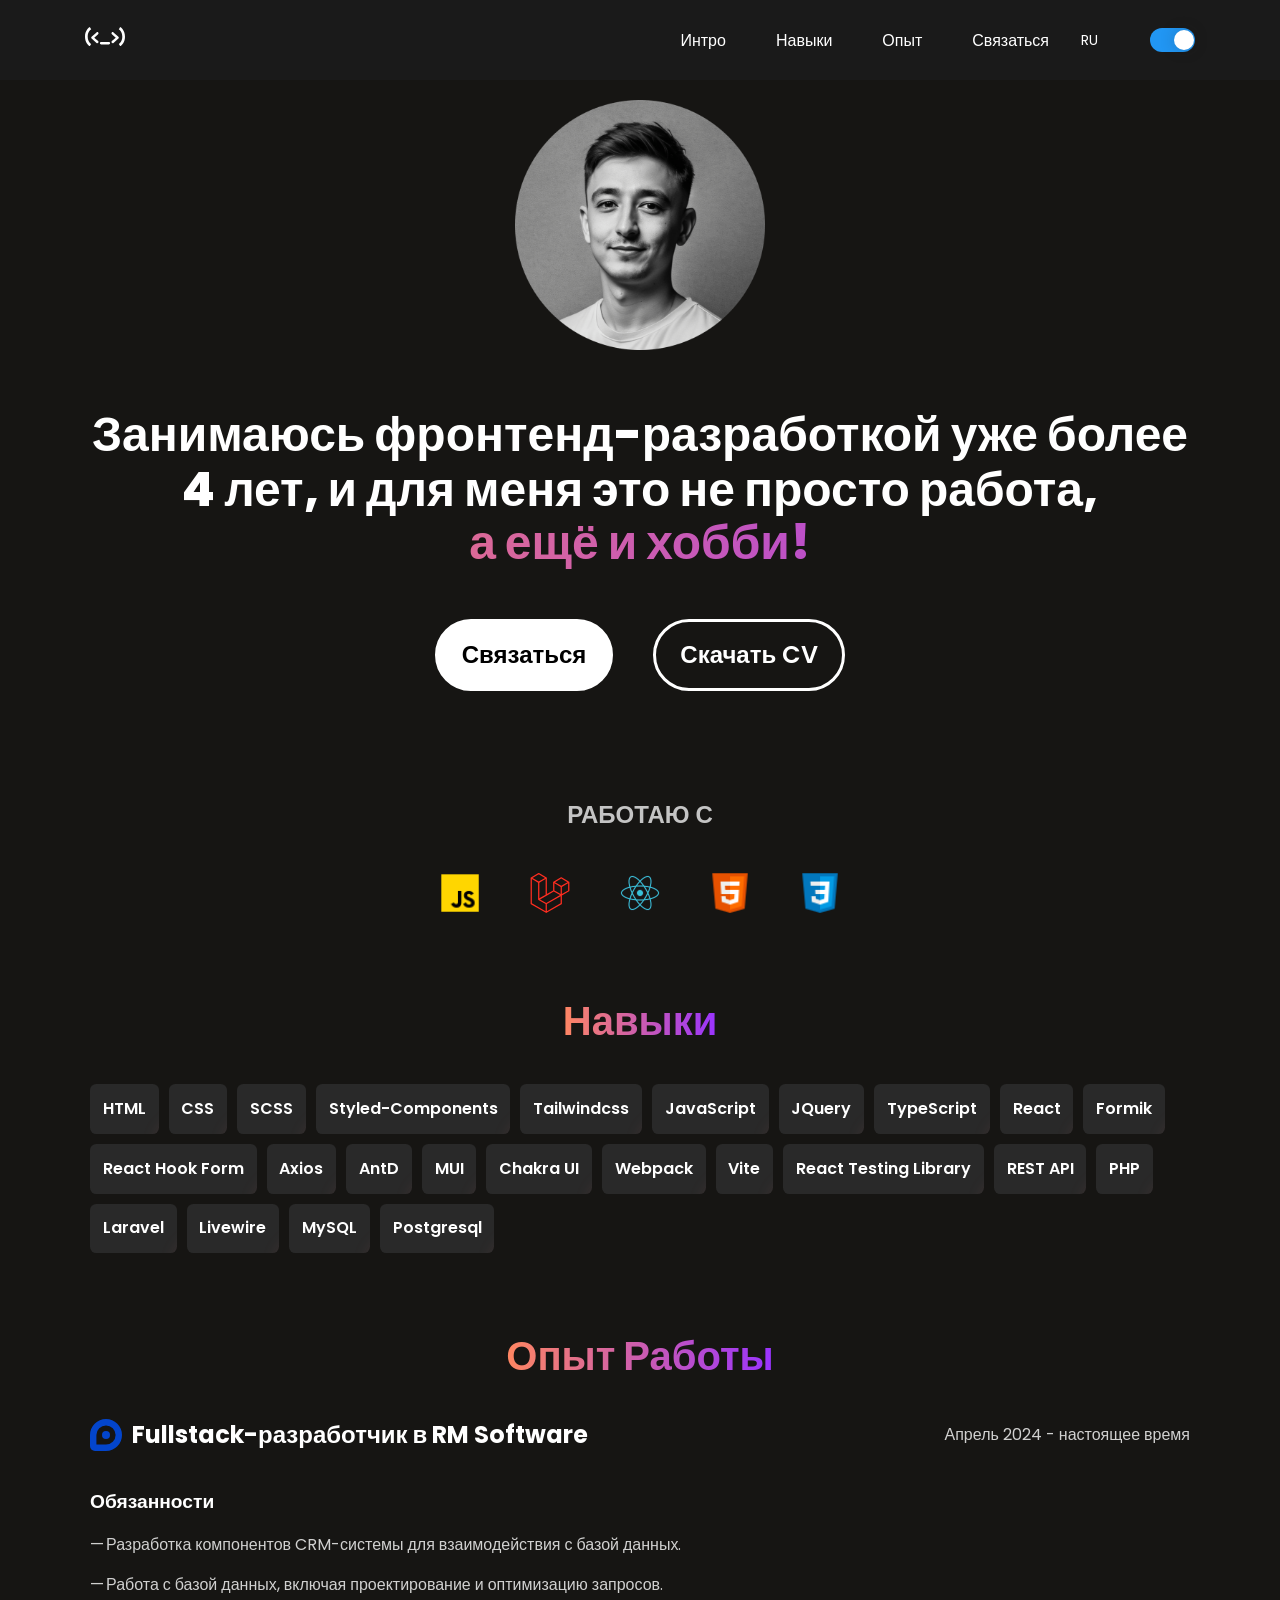
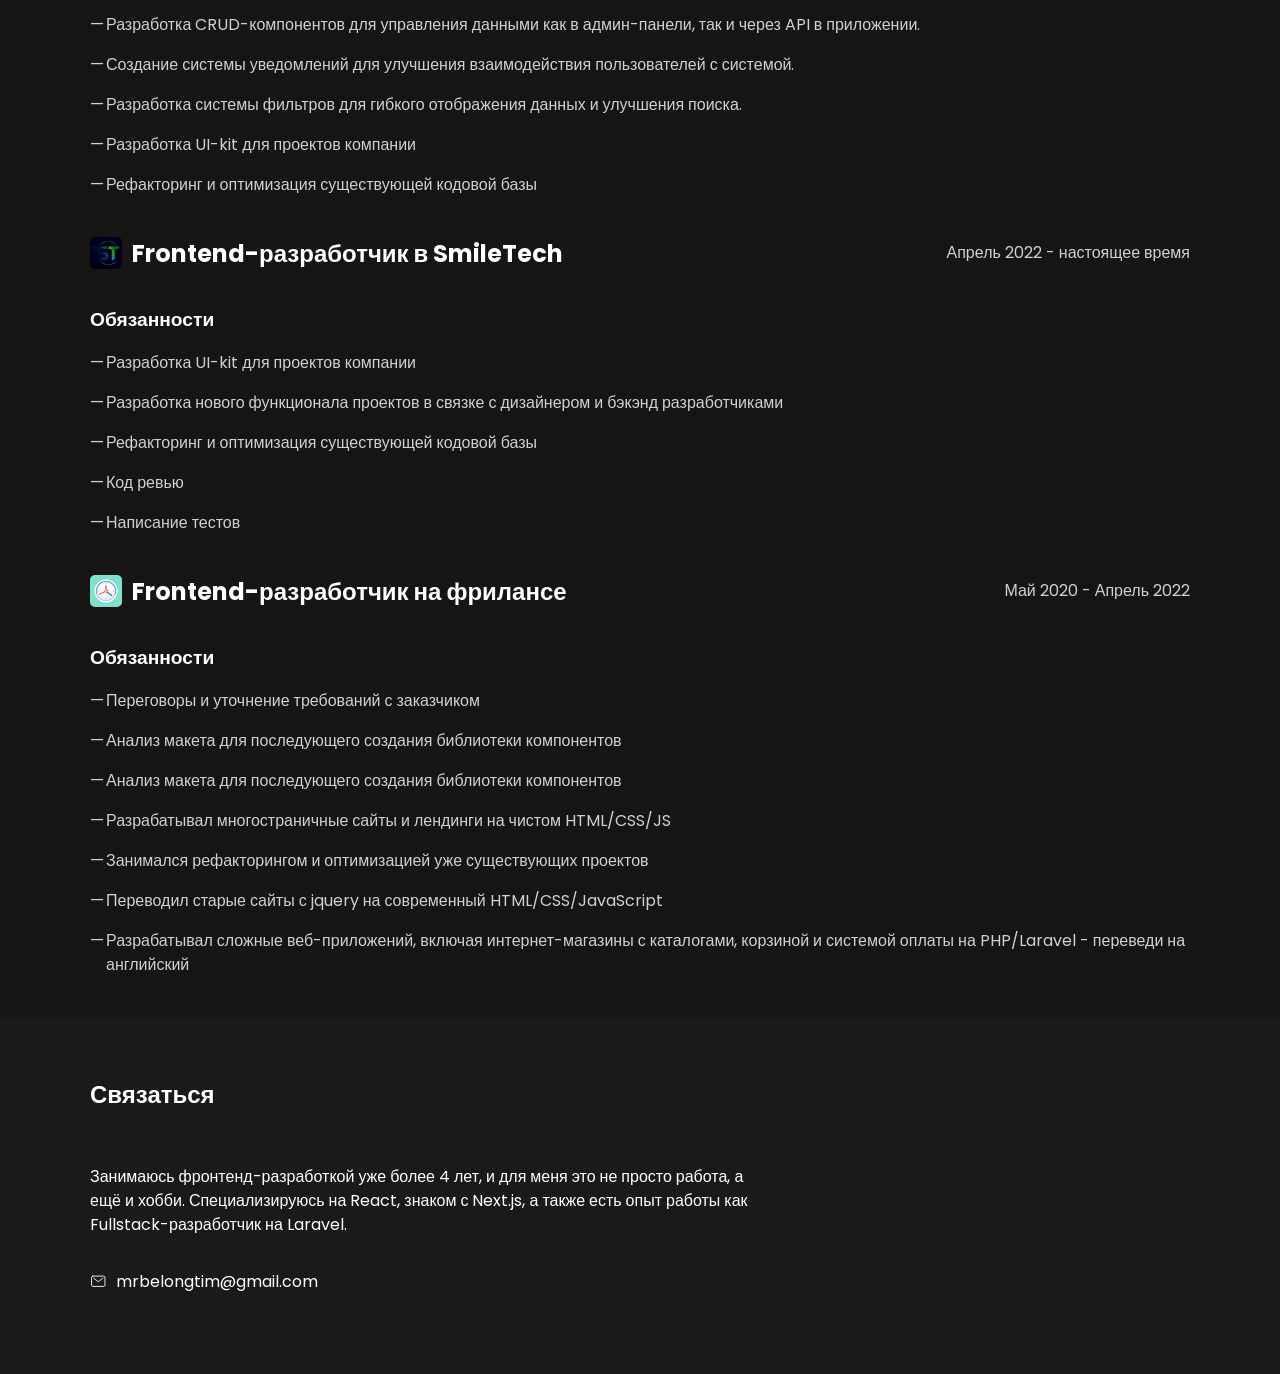
==== commit 8f3e895b: "fixes" ====
--- a/index.html
+++ b/index.html
@@ -62,7 +62,7 @@
                         </div>
                     </div>
                     <label id="switch" class="switch">
-                        <input type="checkbox" onchange="toggleTheme()" id="slider" checked>
+                        <input type="checkbox" id="slider" checked>
                         <span class="slider round"></span>
                     </label>
                     <div class="burger__menu">
@@ -93,115 +93,29 @@
 
                 <div class="btns">
                     <a href="#intro" class="btn contact" data-translate="btn-contact">Связаться</a>
-                    <a href="assets/CV.pdf" target="_blank" class="btn cv" data-translate="btn-cv">Скачать CV</a>
+                    <a id="cvLink" href="assets/Cv-EN.pdf" target="_blank" class="btn cv" data-translate="btn-cv">Скачать CV</a>
                 </div>
 
                 <div class="tech_stack">
                     <h2 data-translate="tech-stack">работаю с</h2>
                     <ul>
                         <li>
-                            <svg width="43" height="49" viewBox="0 0 43 49" fill="none"
-                                xmlns="http://www.w3.org/2000/svg">
-                                <path
-                                    d="M38 0.77002H5C2.51562 0.77002 0.5 2.78564 0.5 5.27002V38.27C0.5 40.7544 2.51562 42.77 5 42.77H38C40.4844 42.77 42.5 40.7544 42.5 38.27V5.27002C42.5 2.78564 40.4844 0.77002 38 0.77002ZM23.3562 33.5262C23.3562 37.6138 20.9562 39.4794 17.4594 39.4794C14.3 39.4794 12.4719 37.8481 11.5344 35.87L14.75 33.9294C15.3687 35.0262 15.9312 35.9544 17.2906 35.9544C18.5844 35.9544 19.4094 35.4481 19.4094 33.47V20.0544H23.3562V33.5262ZM32.6937 39.4794C29.0281 39.4794 26.6562 37.7356 25.5031 35.4481L28.7188 33.5919C29.5625 34.97 30.6687 35.9919 32.6094 35.9919C34.2406 35.9919 35.2906 35.1762 35.2906 34.0419C35.2906 32.6919 34.2219 32.2137 32.4125 31.4169L31.4281 30.995C28.5781 29.7856 26.6937 28.2575 26.6937 25.0419C26.6937 22.0794 28.9531 19.8294 32.4687 19.8294C34.9812 19.8294 36.7812 20.7012 38.075 22.9887L35 24.9575C34.325 23.7481 33.5938 23.27 32.4594 23.27C31.3062 23.27 30.575 24.0012 30.575 24.9575C30.575 26.1387 31.3062 26.6169 33.0031 27.3575L33.9875 27.7794C37.3438 29.2137 39.2281 30.6856 39.2281 33.9856C39.2281 37.5294 36.4344 39.4794 32.6937 39.4794Z"
-                                    fill="url(#paint_linear_dark)" />
-                                <defs>
-                                    <linearGradient id="paint_linear_dark" x1="21.5" y1="0.77002" x2="21.5" y2="42.77"
-                                        gradientUnits="userSpaceOnUse">
-                                        <stop stop-color="#fcfcfc" />
-                                        <stop offset="1" stop-color="#fcfcfc" stop-opacity="0.18" />
-                                    </linearGradient>
-                                    <linearGradient id="paint_linear_light" x1="21.9453" y1="0.77002" x2="21.9453"
-                                        y2="42.77" gradientUnits="userSpaceOnUse">
-                                        <stop stop-color="#161513" />
-                                        <stop offset="1" stop-color="#161513" stop-opacity="0.18" />
-                                    </linearGradient>
-                                </defs>
-                            </svg>
-                        </li>
-                        <li>
-                            <svg width="49" height="44" viewBox="0 0 44 49" fill="none"
-                                xmlns="http://www.w3.org/2000/svg">
-                                <path
-                                    d="M32.1149 40.1476C31.9587 40.2303 31.9718 40.2565 32.1215 40.1804C32.1676 40.1616 32.2098 40.1344 32.2461 40.1003C32.2461 40.0728 32.2461 40.0728 32.1149 40.1476ZM32.4299 39.9769C32.3551 40.0386 32.3551 40.0386 32.4443 39.9979C32.4773 39.9825 32.5075 39.9617 32.5336 39.9363C32.5336 39.9008 32.5126 39.9087 32.4299 39.9769ZM32.6346 39.8536C32.5598 39.9153 32.5598 39.9153 32.6491 39.8746C32.6822 39.8588 32.7124 39.8375 32.7383 39.8116C32.7383 39.7788 32.7173 39.7853 32.6346 39.8536ZM32.842 39.7315C32.7672 39.7932 32.7672 39.7932 32.8538 39.7512C32.9024 39.7249 32.9431 39.6974 32.9431 39.6895C32.9431 39.6567 32.9221 39.6633 32.842 39.7315ZM33.1216 39.5464C32.9785 39.6423 32.9286 39.7039 33.0599 39.6357C33.1478 39.5819 33.2974 39.4637 33.2712 39.4637C33.2147 39.4847 33.1675 39.5202 33.1202 39.5464H33.1216ZM20.5705 0.779667C20.4747 0.786229 20.1873 0.81248 19.9353 0.83348C13.9662 1.37424 8.3817 4.58731 4.842 9.53684C2.88587 12.2515 1.61435 15.3984 1.13562 18.7101C0.966312 19.8651 0.945312 20.2064 0.945312 21.7722C0.945312 23.3367 0.966312 23.6727 1.13562 24.8278C2.27877 32.7174 7.89084 39.3404 15.4979 41.7948C16.8668 42.2319 18.3013 42.5337 19.9353 42.7188C20.5705 42.7871 23.3175 42.7871 23.9527 42.7188C26.7771 42.4038 29.1619 41.7069 31.5217 40.5033C31.8839 40.3195 31.9522 40.2709 31.9036 40.2303C30.7524 38.7085 29.611 37.1794 28.4794 35.643L25.1234 31.1108L20.9196 24.8829C19.5213 22.7976 18.1086 20.722 16.6817 18.6563C16.6673 18.6563 16.6489 21.4244 16.641 24.8002C16.6266 30.7131 16.6266 30.9533 16.5518 31.0898C16.48 31.2547 16.3515 31.3884 16.1895 31.4665C16.0596 31.5282 15.9428 31.5413 15.322 31.5413H14.6119L14.4269 31.4258C14.311 31.3515 14.2168 31.2478 14.1539 31.1253L14.0647 30.9402L14.0712 22.7093L14.0857 14.4785L14.2156 14.3144C14.2986 14.2136 14.4007 14.1301 14.5161 14.069C14.6881 13.9863 14.7563 13.9732 15.4664 13.9732C16.2998 13.9732 16.4376 14.006 16.6568 14.2462C18.3597 16.7792 20.048 19.322 21.7215 21.8746C24.4501 26.0117 28.1749 31.6568 30.0058 34.4263L33.3355 39.4651L33.4995 39.3561C35.0998 38.2927 36.5499 37.0191 37.811 35.5695C40.4563 32.5416 42.1728 28.8153 42.755 24.8369C42.9243 23.6819 42.9453 23.3394 42.9453 21.7748C42.9453 20.209 42.9243 19.8743 42.755 18.7193C41.6119 10.8297 35.9998 4.20667 28.3928 1.75094C26.9711 1.30064 25.5078 0.994157 24.0249 0.836105C23.6272 0.795417 20.9131 0.746853 20.5718 0.782292L20.5705 0.779667ZM29.1632 13.481C29.2608 13.5289 29.3479 13.5959 29.4194 13.6779C29.4908 13.76 29.5451 13.8554 29.5792 13.9587C29.6147 14.069 29.6212 16.3515 29.6147 21.4926L29.6002 28.8743L28.3022 26.8792L26.9963 24.8829V19.5238C26.9963 16.0496 27.0107 14.1018 27.0291 14.006C27.0934 13.7863 27.2407 13.6003 27.4399 13.4875C27.6027 13.4048 27.6657 13.3983 28.3153 13.3983C28.923 13.3983 29.0267 13.4048 29.1632 13.481Z"
-                                    fill="url(#paint_linear_dark)" />
-                                <defs>
-                                    <linearGradient id="paint_linear_dark" x1="21.9453" y1="0.77002" x2="21.9453"
-                                        y2="42.77" gradientUnits="userSpaceOnUse">
-                                        <stop stop-color="#fcfcfc" />
-                                        <stop offset="1" stop-color="#fcfcfc" stop-opacity="0.18" />
-                                    </linearGradient>
-                                    <linearGradient id="paint_linear_light" x1="21.9453" y1="0.77002" x2="21.9453"
-                                        y2="42.77" gradientUnits="userSpaceOnUse">
-                                        <stop stop-color="#161513" />
-                                        <stop offset="1" stop-color="#161513" stop-opacity="0.18" />
-                                    </linearGradient>
-                                </defs>
-                            </svg>
-                        </li>
-                        <li>
-                            <svg width="39" height="49" viewBox="0 0 39 49" fill="none"
-                                xmlns="http://www.w3.org/2000/svg">
-                                <path
-                                    d="M1.39062 0.77002L4.76113 38.57L19.8864 42.77L35.051 38.5648L38.4268 0.77002H1.39325H1.39062ZM31.0899 13.1338H13.3501L13.7727 17.8824H30.6699L29.3967 32.1151L19.8864 34.7506L10.3891 32.1151L9.74075 24.8334H14.3949L14.7256 28.5346L19.889 29.9259L19.8995 29.9232L25.0655 28.5294L25.601 22.5181H9.53337L8.28387 8.49802H31.5072L31.0899 13.1338Z"
-                                    fill="url(#paint_linear_dark)" />
-                                <defs>
-                                    <linearGradient id="paint_linear_dark" x1="19.9087" y1="0.77002" x2="19.9087"
-                                        y2="42.77" gradientUnits="userSpaceOnUse">
-                                        <stop stop-color="#fcfcfc" />
-                                        <stop offset="1" stop-color="#fcfcfc" stop-opacity="0.18" />
-                                    </linearGradient>
-                                    <linearGradient id="paint_linear_light" x1="21.9453" y1="0.77002" x2="21.9453"
-                                        y2="42.77" gradientUnits="userSpaceOnUse">
-                                        <stop stop-color="#161513" />
-                                        <stop offset="1" stop-color="#161513" stop-opacity="0.18" />
-                                    </linearGradient>
-                                </defs>
-                            </svg>
-                        </li>
-                        <li>
-                            <svg width="39" height="49" viewBox="0 0 39 49" fill="none"
-                                xmlns="http://www.w3.org/2000/svg">
-                                <path
-                                    d="M0.872192 0.77002L4.23812 38.5574L19.3512 42.77L34.5042 38.5427L37.8722 0.77002H0.872192ZM30.8777 9.42832L29.7557 22.0157L29.7599 22.085L29.7557 22.2404L28.9573 31.0394L28.8712 31.8227L19.3722 34.4477L19.3638 34.4561L9.88372 31.8143L9.24079 24.5378H13.8884L14.2182 28.238L19.3722 29.6345L24.5429 28.2191L25.0892 22.1942H14.2813L14.1888 21.1757L13.9766 18.7901L13.8674 17.5091H25.5031L25.9276 12.8219H8.19865L8.10621 11.8034L7.8961 9.41572L7.78474 8.13472H30.9891L30.8777 9.42832Z"
-                                    fill="url(#paint_linear_dark)" />
-                                <defs>
-                                    <linearGradient id="paint_linear_dark" x1="19.3722" y1="0.77002" x2="19.3722"
-                                        y2="42.77" gradientUnits="userSpaceOnUse">
-                                        <stop stop-color="#fcfcfc" />
-                                        <stop offset="1" stop-color="#fcfcfc" stop-opacity="0.18" />
-                                    </linearGradient>
-                                    <linearGradient id="paint_linear_light" x1="21.9453" y1="0.77002" x2="21.9453"
-                                        y2="42.77" gradientUnits="userSpaceOnUse">
-                                        <stop stop-color="#161513" />
-                                        <stop offset="1" stop-color="#161513" stop-opacity="0.18" />
-                                    </linearGradient>
-                                </defs>
-                            </svg>
-                        </li>
-                        <li>
-                            <svg width="49" height="49" viewBox="0 0 49 49" fill="none"
-                                xmlns="http://www.w3.org/2000/svg">
-                                <path
-                                    d="M24.8175 17.6429C27.0691 17.6429 28.9054 19.4772 28.9054 21.77C28.9054 23.9536 27.0691 25.8097 24.8175 25.8097C22.5659 25.8097 20.7296 23.9536 20.7296 21.77C20.7296 19.4772 22.5659 17.6429 24.8175 17.6429ZM14.6961 39.239C16.0733 40.0688 19.0901 38.8023 22.5659 35.5268C21.4291 34.2385 20.3142 32.841 19.2649 31.378C17.5033 31.2096 15.752 30.9471 14.0184 30.5918C12.9036 35.2648 13.3189 38.4747 14.6961 39.239ZM16.2482 26.705L15.6142 25.5913C15.3738 26.2246 15.1333 26.8578 14.9803 27.4693C15.5705 27.6003 16.2263 27.7095 16.904 27.8186L16.2482 26.705ZM30.5449 25.0454L32.3156 21.77L30.5449 18.4946C29.8891 17.3372 29.1896 16.3109 28.5556 15.2846C27.3752 15.2191 26.1291 15.2191 24.8175 15.2191C23.5059 15.2191 22.2598 15.2191 21.0794 15.2846C20.4454 16.3109 19.7459 17.3372 19.0901 18.4946L17.3194 21.77L19.0901 25.0454C19.7459 26.2028 20.4454 27.2291 21.0794 28.2554C22.2598 28.3209 23.5059 28.3209 24.8175 28.3209C26.1291 28.3209 27.3752 28.3209 28.5556 28.2554C29.1896 27.2291 29.8891 26.2028 30.5449 25.0454ZM24.8175 10.3715C24.4022 10.8519 23.9649 11.3541 23.5277 11.9437H26.1073C25.6701 11.3541 25.2329 10.8519 24.8175 10.3715ZM24.8175 33.1685C25.2329 32.6881 25.6701 32.1859 26.1073 31.5963H23.5277C23.9649 32.1859 24.4022 32.6881 24.8175 33.1685ZM34.917 4.30101C33.5617 3.47124 30.5449 4.73774 27.0691 8.01318C28.2059 9.30152 29.3208 10.699 30.3701 12.162C32.1626 12.3367 33.9333 12.5988 35.6166 12.9482C36.7315 8.27521 36.3161 5.06528 34.917 4.30101ZM33.3868 16.835L34.0208 17.9487C34.2612 17.3154 34.5017 16.6822 34.6547 16.0707C34.0645 15.9397 33.4087 15.8305 32.731 15.7214L33.3868 16.835ZM36.5566 1.44046C39.7701 3.27471 40.1198 8.10052 38.7645 13.7343C44.317 15.372 48.3175 18.0797 48.3175 21.77C48.3175 25.4603 44.317 28.168 38.7645 29.8057C40.1198 35.4395 39.7701 40.2653 36.5566 42.0996C33.3649 43.9338 29.0147 41.8375 24.8175 37.8415C20.6203 41.8375 16.2701 43.9338 13.0566 42.0996C9.86495 40.2653 9.51518 35.4395 10.8705 29.8057C5.31797 28.168 1.3175 25.4603 1.3175 21.77C1.3175 18.0797 5.31797 15.372 10.8705 13.7343C9.51518 8.10052 9.86495 3.27471 13.0566 1.44046C16.2701 -0.393781 20.6203 1.7025 24.8175 5.69853C29.0147 1.7025 33.3649 -0.393781 36.5566 1.44046ZM35.9226 21.77C36.6659 23.4077 37.3217 25.0454 37.8682 26.705C42.4589 25.3293 45.0384 23.364 45.0384 21.77C45.0384 20.176 42.4589 18.2107 37.8682 16.835C37.3217 18.4946 36.6659 20.1323 35.9226 21.77ZM13.7124 21.77C12.9691 20.1323 12.3133 18.4946 11.7668 16.835C7.17611 18.2107 4.59657 20.176 4.59657 21.77C4.59657 23.364 7.17611 25.3293 11.7668 26.705C12.3133 25.0454 12.9691 23.4077 13.7124 21.77ZM33.3868 26.705L32.731 27.8186C33.4087 27.7095 34.0645 27.6003 34.6547 27.4693C34.5017 26.8578 34.2612 26.2246 34.0208 25.5913L33.3868 26.705ZM27.0691 35.5268C30.5449 38.8023 33.5617 40.0688 34.917 39.239C36.3161 38.4747 36.7315 35.2648 35.6166 30.5918C33.9333 30.9412 32.1626 31.2033 30.3701 31.378C29.3208 32.841 28.2059 34.2385 27.0691 35.5268ZM16.2482 16.835L16.904 15.7214C16.2263 15.8305 15.5705 15.9397 14.9803 16.0707C15.1333 16.6822 15.3738 17.3154 15.6142 17.9487L16.2482 16.835ZM22.5659 8.01318C19.0901 4.73774 16.0733 3.47124 14.6961 4.30101C13.3189 5.06528 12.9036 8.27521 14.0184 12.9482C15.752 12.5929 17.5033 12.3304 19.2649 12.162C20.3142 10.699 21.4291 9.30152 22.5659 8.01318Z"
-                                    fill="url(#paint_linear_dark)" />
-                                <defs>
-                                    <linearGradient id="paint_linear_dark" x1="24.8175" y1="0.770019" x2="24.8175"
-                                        y2="42.77" gradientUnits="userSpaceOnUse">
-                                        <stop stop-color="#fcfcfc" />
-                                        <stop offset="1" stop-color="#fcfcfc" stop-opacity="0.18" />
-                                    </linearGradient>
-                                    <linearGradient id="paint_linear_light" x1="21.9453" y1="0.77002" x2="21.9453"
-                                        y2="42.77" gradientUnits="userSpaceOnUse">
-                                        <stop stop-color="#161513" />
-                                        <stop offset="1" stop-color="#161513" stop-opacity="0.18" />
-                                    </linearGradient>
-                                </defs>
-                            </svg>
+                            <img src="images/js.png" alt="js">
+                        </li>
+                        <li>
+                            <img src="images/laravel.svg" alt="laravel">
+                        </li>
+                        <li>
+                            <img src="images/react.png" alt="rea">
+                        </li>
+                        <li>
+                            <img src="images/html5.png" alt="">
+                        </li>
+                        <li>
+                            <img src="images/css.png" alt="">
                         </li>
                     </ul>
                 </div>
-
             </div>
         </div>
 
@@ -214,31 +128,24 @@
                 <li><span>Styled-Components</span></li>
                 <li><span>Tailwindcss</span></li>
                 <li><span>JavaScript</span></li>
+                <li><span>JQuery</span></li>
                 <li><span>TypeScript</span></li>
                 <li><span>React</span></li>
-                <li><span>Next.js</span></li>
-                <li><span>Solid.js</span></li>
-                <li><span>Redux</span></li>
-                <li><span>Effector</span></li>
-                <li><span>Webpack</span></li>
-                <li><span>Vite</span></li>
-                <li><span>Rollup</span></li>
-                <li><span>Gulp</span></li>
-                <li><span>Jest</span></li>
-                <li><span>React Testing Library</span></li>
-                <li><span>Cypress</span></li>
-                <li><span>Playwright</span></li>
-                <li><span>REST API</span></li>
                 <li><span>Formik</span></li>
                 <li><span>React Hook Form</span></li>
                 <li><span>Axios</span></li>
                 <li><span>AntD</span></li>
                 <li><span>MUI</span></li>
                 <li><span>Chakra UI</span></li>
+                <li><span>Webpack</span></li>
+                <li><span>Vite</span></li>
+                <li><span>React Testing Library</span></li>
+                <li><span>REST API</span></li>
                 <li><span>PHP</span></li>
                 <li><span>Laravel</span></li>
                 <li><span>Livewire</span></li>
-                <li><span>SQL</span></li>
+                <li><span>MySQL</span></li>
+                <li><span>Postgresql</span></li>
             </ul>
         </div>
 
@@ -265,6 +172,8 @@
                     <li data-translate="responsibility-3">Разработка CRUD-компонентов для управления данными как в админ-панели, так и через API в приложении.</li>
                     <li data-translate="responsibility-4">Создание системы уведомлений для улучшения взаимодействия пользователей с системой.</li>
                     <li data-translate="responsibility-5">Разработка системы фильтров для гибкого отображения данных и улучшения поиска.</li>
+                    <li data-translate="smiletech-responsibility-1">Разработка UI-kit для проектов компании</li>
+                    <li data-translate="smiletech-responsibility-3">Рефакторинг и оптимизация существующей кодовой базы</li>
                 </ul>
             </div>
 
@@ -299,7 +208,7 @@
                             <source srcset="images/freelance.webp" type="image/webp">
                             <img loading="lazy" src="images/freelance.webp" alt="time" width="32" height="32">
                         </picture>
-                        <h2 data-translate="job-freelance-title">Frontend-разработчик на фрилансе</h2>
+                        <h2 data-translate="job-freelance-title">Fullstack-разработчик на фрилансе</h2>
                     </div>
 
                     <p data-translate="job-freelance-date">Май 2020 - Апрель 2022</p>
@@ -309,9 +218,12 @@
                 <ul>
                     <li data-translate="freelance-responsibility-1">Переговоры и уточнение требований с заказчиком</li>
                     <li data-translate="freelance-responsibility-2">Анализ макета для последующего создания библиотеки компонентов</li>
+                    <li data-translate="freelance-responsibility-2">Разработка архитектуры приложения и запросов в БД</li>
                     <li data-translate="freelance-responsibility-3">Разрабатывал многостраничные сайты и лендинги на чистом HTML/CSS/JS</li>
                     <li data-translate="freelance-responsibility-4">Занимался рефакторингом и оптимизацией уже существующих проектов</li>
                     <li data-translate="freelance-responsibility-5">Переводил старые сайты с jquery на современный HTML/CSS/JavaScript</li>
+                    <li data-translate="freelance-responsibility-6">Разрабатывал сложные веб-приложений, включая интернет-магазины с каталогами, корзиной и системой оплаты на PHP/Laravel</li>
+
                 </ul>
             </div>
 
--- a/styles/styles.css
+++ b/styles/styles.css
@@ -475,14 +475,20 @@
 .tech_stack ul li {
     display: flex;
     justify-content: center;
+    align-items: center;
     width: 50px;
     height: 50px;
     transition: transform 0.3s ease;
 }
 
-.tech_stack ul li svg {
+.tech_stack ul li img {
     width: 100%;
     height: 100%;
+}
+
+.tech_stack ul li:nth-of-type(2) img {
+    width: 40px;
+    height: 40px;
 }
 
 .tech_stack ul li:hover {
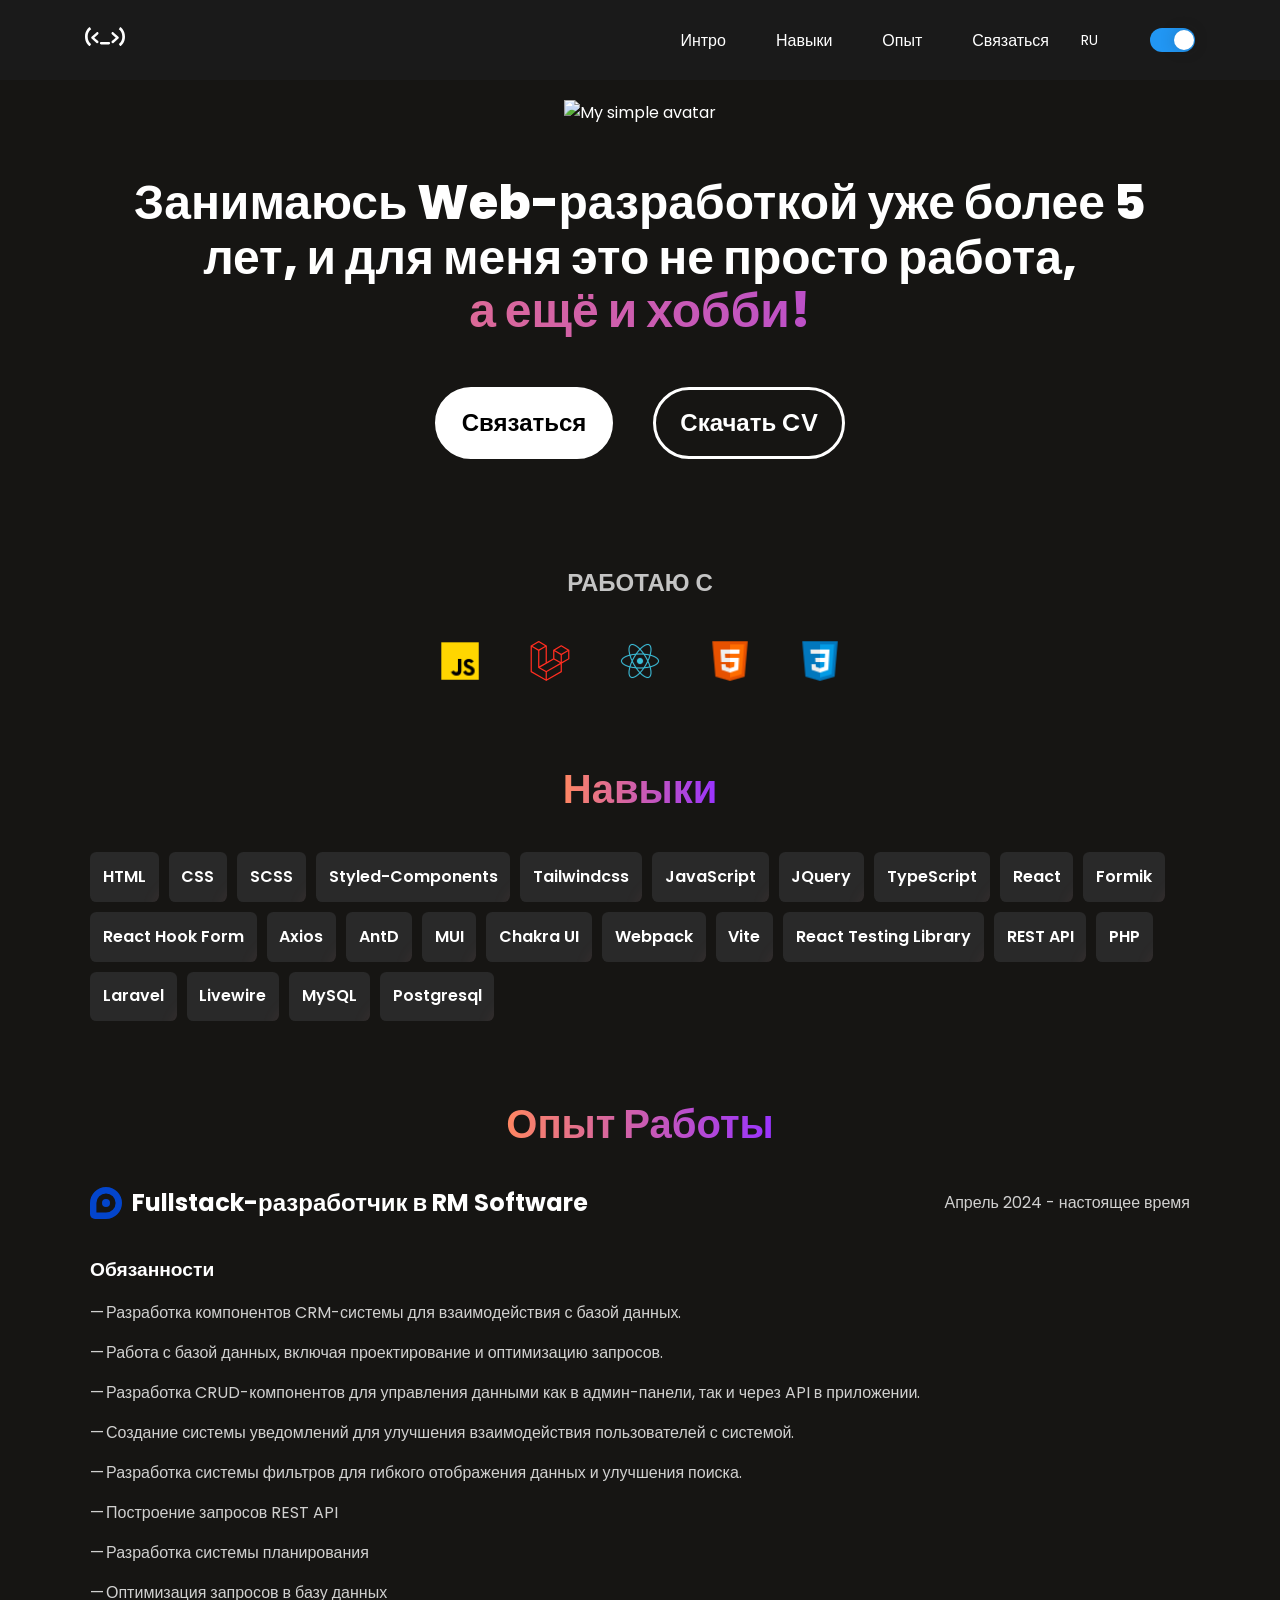
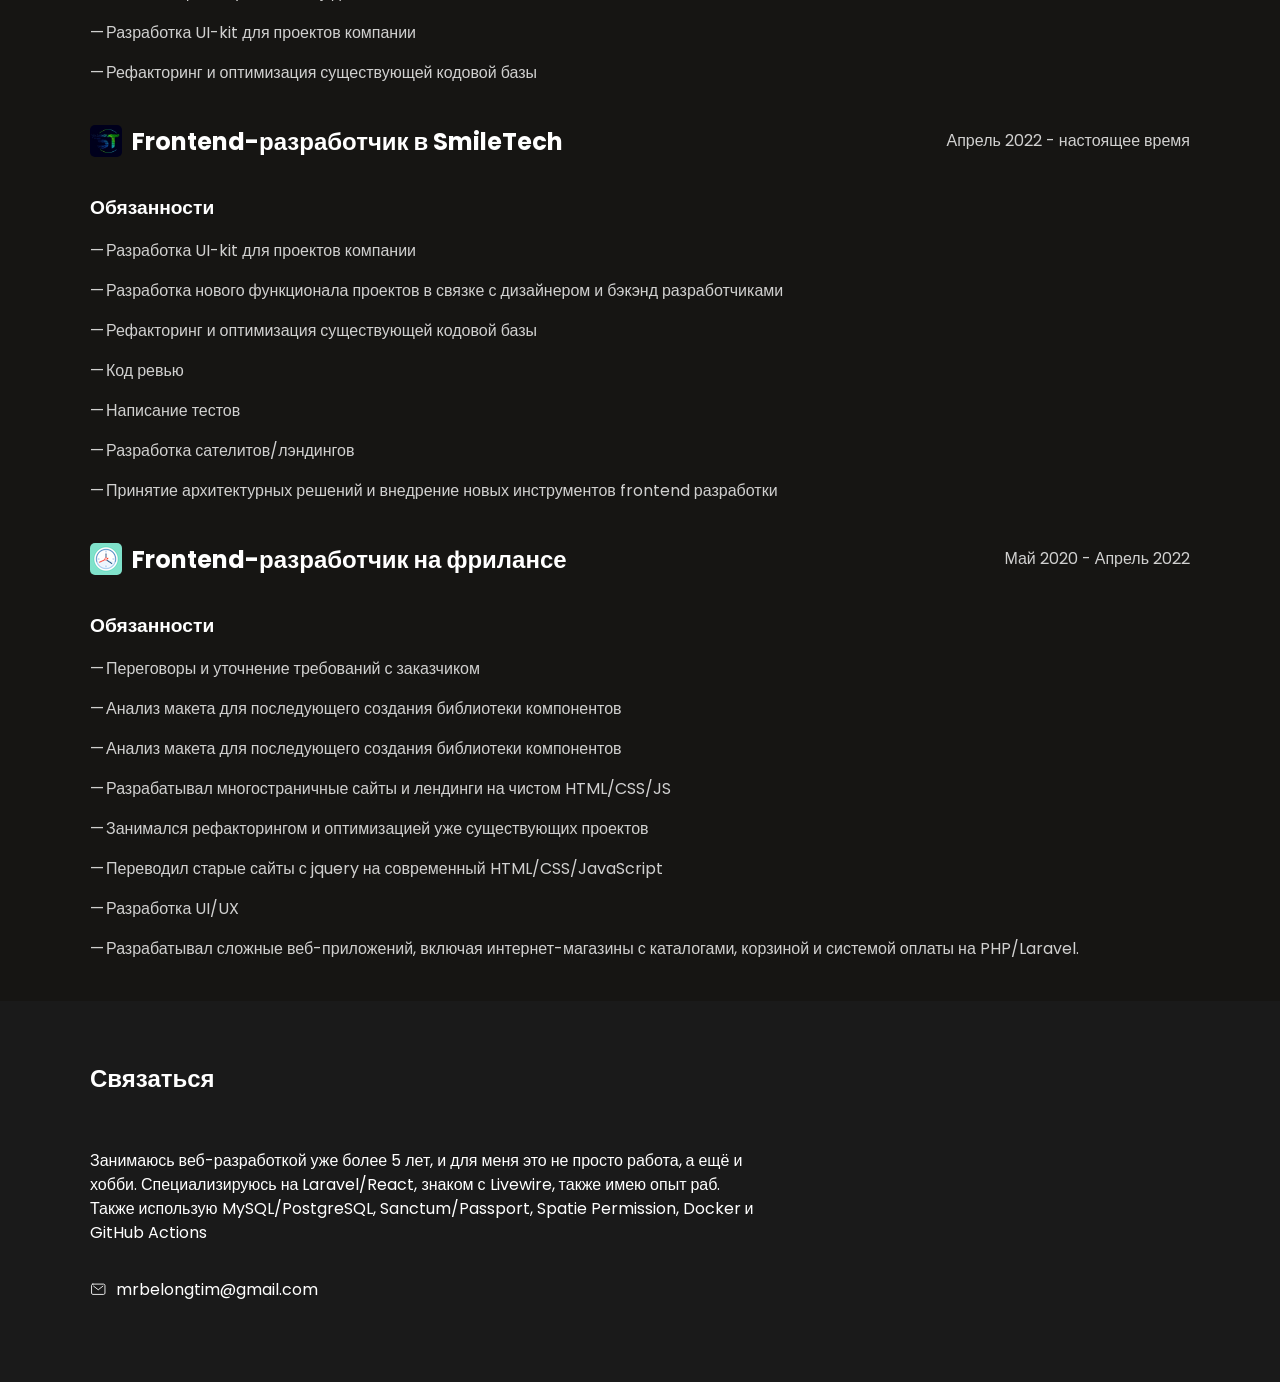
==== commit 831070de: "fixes" ====
--- a/index.html
+++ b/index.html
@@ -78,14 +78,14 @@
         <div class="section__about" id="intro">
             <div class="wrapper">
                 <picture>
-                    <source srcset="/images/avatar.jpg 250w, /images/avatar.jpg 375w" type="image/webp"
-                        sizes="(max-width: 991px) 250px, 375px">
-                    <img srcset="/images/avatar.jpg 250w, /images/avatar.webp 375w"
-                        sizes="(max-width: 991px) 250px, 375px" src="/images/avatar.jpg" alt="My simple avatar"
-                        width="250" height="250">
+                    <source srcset="/images/Avatar2x-BVRbqmLw.webp 250w, /images/Avatar2x-BVRbqmLw.webp 375w"
+                        type="image/webp" sizes="(max-width: 991px) 250px, 375px">
+                    <img srcset="/images/Avatar2x-BVRbqmLw.webp 250w, /images/Avatar2x-BVRbqmLw.webp 375w"
+                        sizes="(max-width: 991px) 250px, 375px" src="/images/Avatar2x-BVRbqmLw.webp"
+                        alt="My simple avatar" width="250" height="250">
                 </picture>
                 <div class="text__model">
-                    <h1 data-translate="intro">Занимаюсь фронтенд-разработкой уже более 4 лет, и для меня это не просто
+                    <h1 data-translate="intro">Занимаюсь Web-разработкой уже более 5 лет, и для меня это не просто
                         работа, </h1>
                     <p class="mark" data-translate="intro-mark">а ещё и хобби!</p>
 
@@ -93,7 +93,8 @@
 
                 <div class="btns">
                     <a href="#intro" class="btn contact" data-translate="btn-contact">Связаться</a>
-                    <a id="cvLink" href="assets/Cv-EN.pdf" target="_blank" class="btn cv" data-translate="btn-cv">Скачать CV</a>
+                    <a id="cvLink" href="assets/Cv-EN.pdf" target="_blank" class="btn cv"
+                        data-translate="btn-cv">Скачать CV</a>
                 </div>
 
                 <div class="tech_stack">
@@ -167,13 +168,23 @@
 
                 <h4 data-translate="responsibilities">Обязанности:</h4>
                 <ul>
-                    <li data-translate="responsibility-1">Разработка компонентов CRM-системы для взаимодействия с базой данных.</li>
-                    <li data-translate="responsibility-2">Работа с базой данных, включая проектирование и оптимизацию запросов.</li>
-                    <li data-translate="responsibility-3">Разработка CRUD-компонентов для управления данными как в админ-панели, так и через API в приложении.</li>
-                    <li data-translate="responsibility-4">Создание системы уведомлений для улучшения взаимодействия пользователей с системой.</li>
-                    <li data-translate="responsibility-5">Разработка системы фильтров для гибкого отображения данных и улучшения поиска.</li>
+                    <li data-translate="responsibility-1">Разработка компонентов CRM-системы для взаимодействия с базой
+                        данных.</li>
+                    <li data-translate="responsibility-2">Работа с базой данных, включая проектирование и оптимизацию
+                        запросов.</li>
+                    <li data-translate="responsibility-3">Разработка CRUD-компонентов для управления данными как в
+                        админ-панели, так и через API в приложении.</li>
+                    <li data-translate="responsibility-4">Создание системы уведомлений для улучшения взаимодействия
+                        пользователей с системой.</li>
+                    <li data-translate="responsibility-5">Разработка системы фильтров для гибкого отображения данных и
+                        улучшения поиска.</li>
+                    <li data-translate="responsibility-6">Построение запросов REST API</li>
+                    <li data-translate="responsibility-7">Разработка системы планирования</li>
+                    <li data-translate="responsibility-8">Оптимизация запросов в базу данных</li>
                     <li data-translate="smiletech-responsibility-1">Разработка UI-kit для проектов компании</li>
-                    <li data-translate="smiletech-responsibility-3">Рефакторинг и оптимизация существующей кодовой базы</li>
+                    <li data-translate="smiletech-responsibility-3">Рефакторинг и оптимизация существующей кодовой базы
+                    </li>
+
                 </ul>
             </div>
 
@@ -194,10 +205,15 @@
                 <h4 data-translate="responsibilities">Обязанности:</h4>
                 <ul>
                     <li data-translate="smiletech-responsibility-1">Разработка UI-kit для проектов компании</li>
-                    <li data-translate="smiletech-responsibility-2">Разработка нового функционала проектов в связке с дизайнером и бэкэнд разработчиками</li>
-                    <li data-translate="smiletech-responsibility-3">Рефакторинг и оптимизация существующей кодовой базы</li>
+                    <li data-translate="smiletech-responsibility-2">Разработка нового функционала проектов в связке с
+                        дизайнером и бэкэнд разработчиками</li>
+                    <li data-translate="smiletech-responsibility-3">Рефакторинг и оптимизация существующей кодовой базы
+                    </li>
                     <li data-translate="smiletech-responsibility-4">Код ревью</li>
                     <li data-translate="smiletech-responsibility-5">Написание тестов</li>
+                    <li data-translate="smiletech-responsibility-6">Верстка сателитов/лэндингов</li>
+                    <li data-translate="smiletech-responsibility-7">Принятие архитектурных решений и внедрение новых
+                        инструментов frontend разработки</li>
                 </ul>
             </div>
 
@@ -217,12 +233,19 @@
                 <h4 data-translate="responsibilities">Обязанности:</h4>
                 <ul>
                     <li data-translate="freelance-responsibility-1">Переговоры и уточнение требований с заказчиком</li>
-                    <li data-translate="freelance-responsibility-2">Анализ макета для последующего создания библиотеки компонентов</li>
-                    <li data-translate="freelance-responsibility-2">Разработка архитектуры приложения и запросов в БД</li>
-                    <li data-translate="freelance-responsibility-3">Разрабатывал многостраничные сайты и лендинги на чистом HTML/CSS/JS</li>
-                    <li data-translate="freelance-responsibility-4">Занимался рефакторингом и оптимизацией уже существующих проектов</li>
-                    <li data-translate="freelance-responsibility-5">Переводил старые сайты с jquery на современный HTML/CSS/JavaScript</li>
-                    <li data-translate="freelance-responsibility-6">Разрабатывал сложные веб-приложений, включая интернет-магазины с каталогами, корзиной и системой оплаты на PHP/Laravel</li>
+                    <li data-translate="freelance-responsibility-2">Анализ макета для последующего создания библиотеки
+                        компонентов</li>
+                    <li data-translate="freelance-responsibility-2">Разработка архитектуры приложения и запросов в БД
+                    </li>
+                    <li data-translate="freelance-responsibility-3">Разрабатывал многостраничные сайты и лендинги на
+                        чистом HTML/CSS/JS</li>
+                    <li data-translate="freelance-responsibility-4">Занимался рефакторингом и оптимизацией уже
+                        существующих проектов</li>
+                    <li data-translate="freelance-responsibility-5">Переводил старые сайты с jquery на современный
+                        HTML/CSS/JavaScript</li>
+                    <li data-translate="freelance-responsibility-6">Разработка UI/UX</li>
+                    <li data-translate="freelance-responsibility-7">Разрабатывал сложные веб-приложений, включая
+                        интернет-магазины с каталогами, корзиной и системой оплаты на PHP/Laravel</li>
 
                 </ul>
             </div>
@@ -236,7 +259,8 @@
             <div class="wrapper">
                 <h4 data-translate="contact">Связаться</h4>
                 <div class="info">
-                    <p data-translate="contact-info"> Занимаюсь фронтенд-разработкой уже более 4 лет, и для меня это не просто работа, а ещё и хобби.
+                    <p data-translate="contact-info"> Занимаюсь фронтенд-разработкой уже более 4 лет, и для меня это не
+                        просто работа, а ещё и хобби.
                         Специализируюсь на React, знаком с Next.js, а также был небольшой опыт работы с Vue/Nuxt.</p>
                     <a href="mailto:mrbelingtim@gmail.com" target="_blank">
                         <svg width="17" height="17" viewBox="0 0 17 17" fill="none" xmlns="http://www.w3.org/2000/svg">
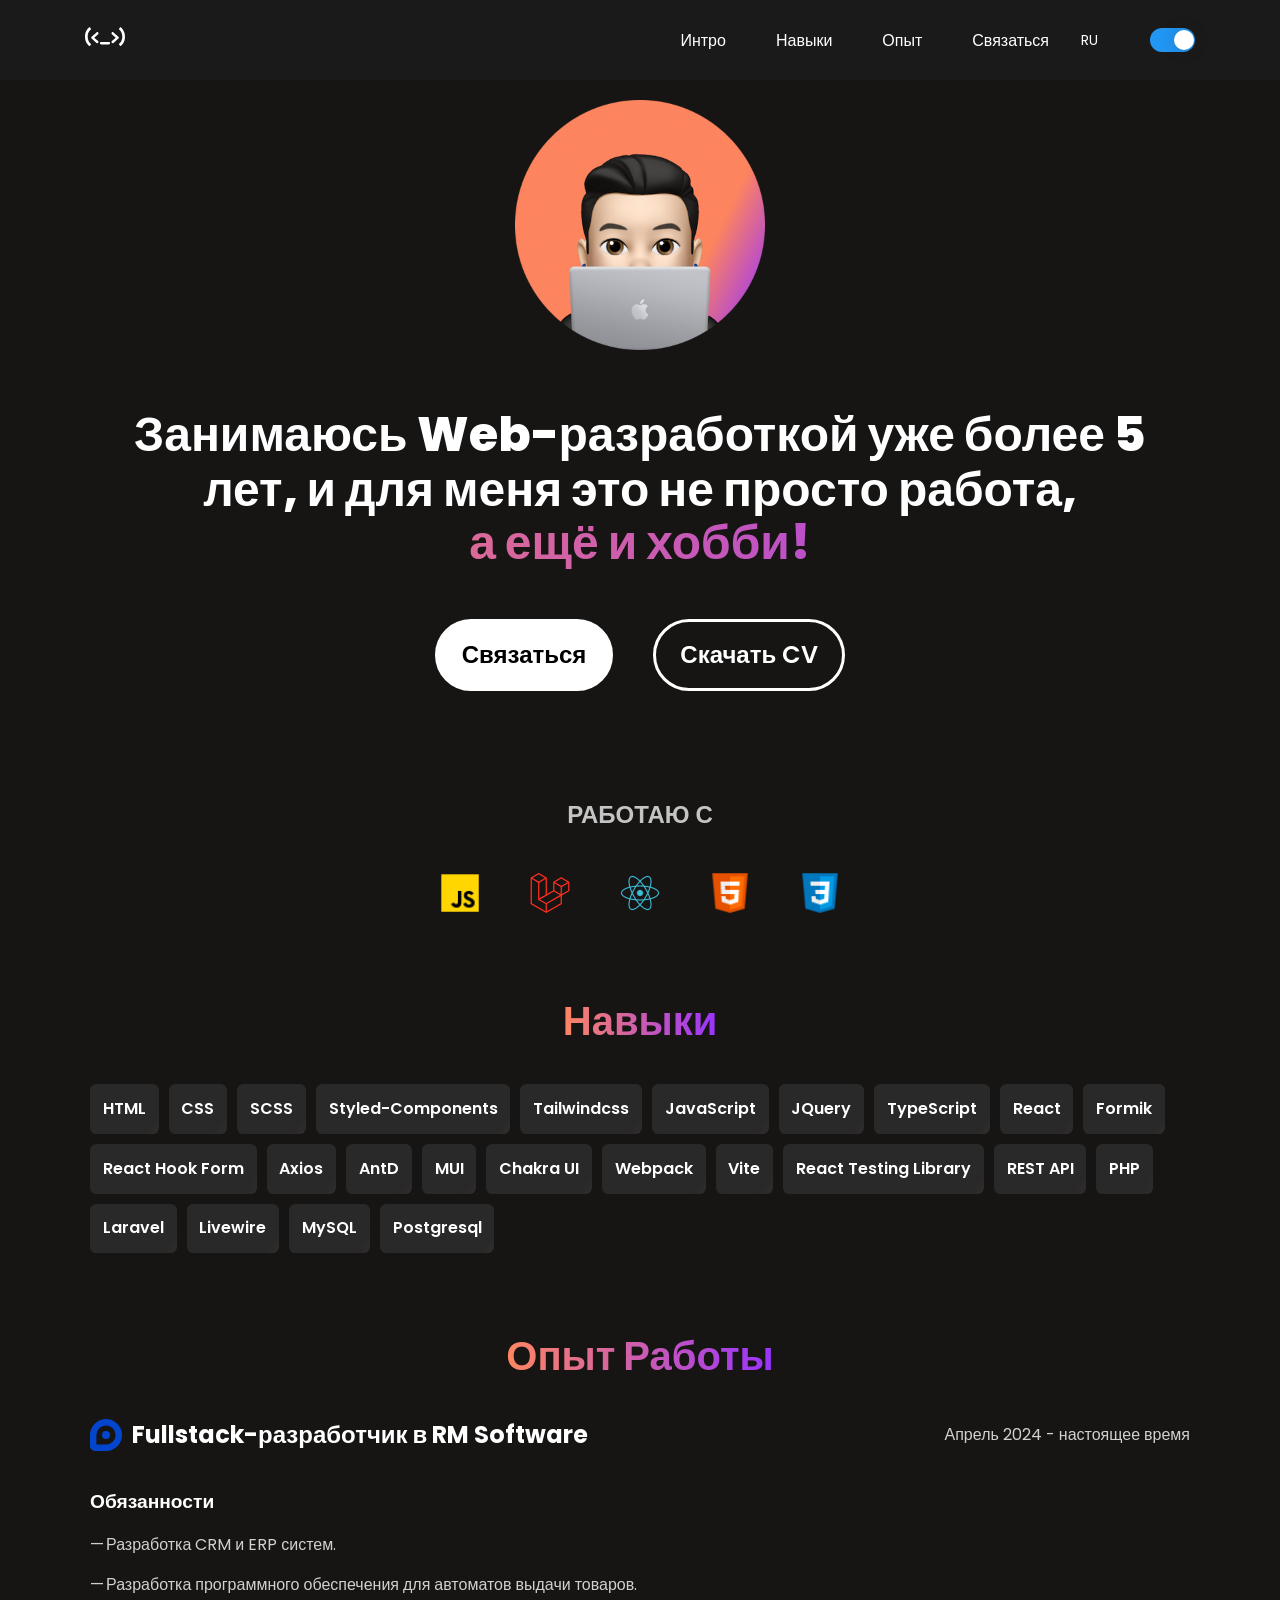
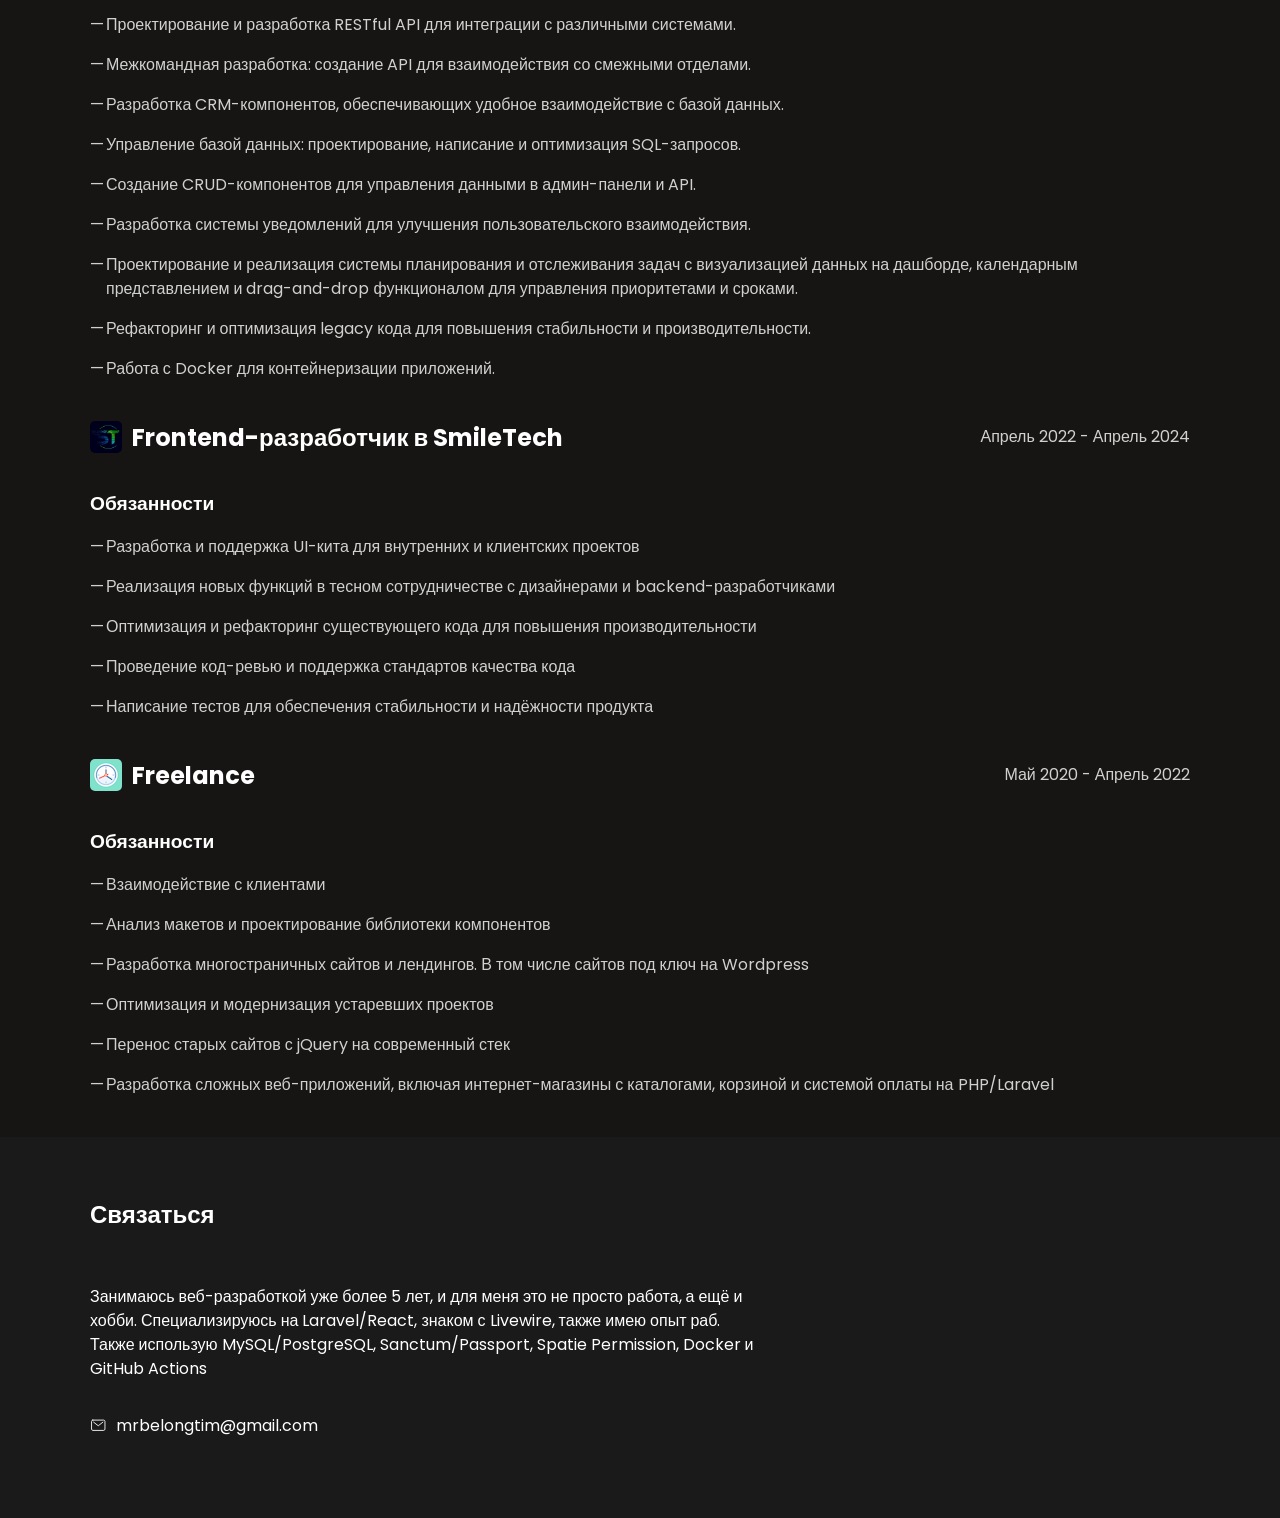
==== commit 5cdac727: "fixes" ====
--- a/index.html
+++ b/index.html
@@ -158,7 +158,7 @@
                     <div>
                         <picture>
                             <source srcset="images/rm-software.svg" type="image/svg">
-                            <img loading="lazy" src="images/rm-software.svg" alt="smile tech" width="32" height="32">
+                            <img loading="lazy" src="images/rm-software.svg" alt="rm software" width="32" height="32">
                         </picture>
                         <h2 data-translate="job-rm-title">Fullstack-разработчик в RM Software</h2>
                     </div>
@@ -168,23 +168,17 @@
 
                 <h4 data-translate="responsibilities">Обязанности:</h4>
                 <ul>
-                    <li data-translate="responsibility-1">Разработка компонентов CRM-системы для взаимодействия с базой
-                        данных.</li>
-                    <li data-translate="responsibility-2">Работа с базой данных, включая проектирование и оптимизацию
-                        запросов.</li>
-                    <li data-translate="responsibility-3">Разработка CRUD-компонентов для управления данными как в
-                        админ-панели, так и через API в приложении.</li>
-                    <li data-translate="responsibility-4">Создание системы уведомлений для улучшения взаимодействия
-                        пользователей с системой.</li>
-                    <li data-translate="responsibility-5">Разработка системы фильтров для гибкого отображения данных и
-                        улучшения поиска.</li>
-                    <li data-translate="responsibility-6">Построение запросов REST API</li>
-                    <li data-translate="responsibility-7">Разработка системы планирования</li>
-                    <li data-translate="responsibility-8">Оптимизация запросов в базу данных</li>
-                    <li data-translate="smiletech-responsibility-1">Разработка UI-kit для проектов компании</li>
-                    <li data-translate="smiletech-responsibility-3">Рефакторинг и оптимизация существующей кодовой базы
-                    </li>
-
+                    <li data-translate="rm-responsibility-1">Разработка CRM и ERP систем.</li>
+                    <li data-translate="rm-responsibility-2">Разработка программного обеспечения для автоматов выдачи товаров.</li>
+                    <li data-translate="rm-responsibility-3">Проектирование и разработка RESTful API для интеграции с различными системами.</li>
+                    <li data-translate="rm-responsibility-4">Межкомандная разработка: создание API для взаимодействия со смежными отделами.</li>
+                    <li data-translate="rm-responsibility-5">Разработка CRM-компонентов, обеспечивающих удобное взаимодействие с базой данных.</li>
+                    <li data-translate="rm-responsibility-6">Управление базой данных: проектирование, написание и оптимизация SQL-запросов.</li>
+                    <li data-translate="rm-responsibility-7">Создание CRUD-компонентов для управления данными в админ-панели и API.</li>
+                    <li data-translate="rm-responsibility-8">Разработка системы уведомлений для улучшения пользовательского взаимодействия.</li>
+                    <li data-translate="rm-responsibility-9">Проектирование и реализация системы планирования и отслеживания задач с визуализацией данных на дашборде, календарным представлением и drag-and-drop функционалом для управления приоритетами и сроками.</li>
+                    <li data-translate="rm-responsibility-10">Рефакторинг и оптимизация legacy кода для повышения стабильности и производительности.</li>
+                    <li data-translate="rm-responsibility-11">Работа с Docker для контейнеризации приложений.</li>
                 </ul>
             </div>
 
@@ -199,21 +193,16 @@
                         <h2 data-translate="job-smiletech-title">Frontend-разработчик в SmileTech</h2>
                     </div>
 
-                    <p data-translate="job-smiletech-date">Апрель 2022 - настоящее время</p>
+                    <p data-translate="job-smiletech-date">Апрель 2022 - Апрель 2024</p>
                 </div>
 
                 <h4 data-translate="responsibilities">Обязанности:</h4>
                 <ul>
-                    <li data-translate="smiletech-responsibility-1">Разработка UI-kit для проектов компании</li>
-                    <li data-translate="smiletech-responsibility-2">Разработка нового функционала проектов в связке с
-                        дизайнером и бэкэнд разработчиками</li>
-                    <li data-translate="smiletech-responsibility-3">Рефакторинг и оптимизация существующей кодовой базы
-                    </li>
-                    <li data-translate="smiletech-responsibility-4">Код ревью</li>
-                    <li data-translate="smiletech-responsibility-5">Написание тестов</li>
-                    <li data-translate="smiletech-responsibility-6">Верстка сателитов/лэндингов</li>
-                    <li data-translate="smiletech-responsibility-7">Принятие архитектурных решений и внедрение новых
-                        инструментов frontend разработки</li>
+                    <li data-translate="smiletech-responsibility-1">Разработка и поддержка UI-кита для внутренних и клиентских проектов.</li>
+                    <li data-translate="smiletech-responsibility-2">Реализация новых функций в тесном сотрудничестве с дизайнерами и backend-разработчиками.</li>
+                    <li data-translate="smiletech-responsibility-3">Оптимизация и рефакторинг существующего кода для повышения производительности.</li>
+                    <li data-translate="smiletech-responsibility-4">Проведение код-ревью и поддержка стандартов качества кода.</li>
+                    <li data-translate="smiletech-responsibility-5">Написание тестов для обеспечения стабильности и надёжности продукта.</li>
                 </ul>
             </div>
 
@@ -222,9 +211,9 @@
                     <div>
                         <picture>
                             <source srcset="images/freelance.webp" type="image/webp">
-                            <img loading="lazy" src="images/freelance.webp" alt="time" width="32" height="32">
+                            <img loading="lazy" src="images/freelance.webp" alt="freelance" width="32" height="32">
                         </picture>
-                        <h2 data-translate="job-freelance-title">Fullstack-разработчик на фрилансе</h2>
+                        <h2 data-translate="job-freelance-title">Freelance</h2>
                     </div>
 
                     <p data-translate="job-freelance-date">Май 2020 - Апрель 2022</p>
@@ -232,21 +221,12 @@
 
                 <h4 data-translate="responsibilities">Обязанности:</h4>
                 <ul>
-                    <li data-translate="freelance-responsibility-1">Переговоры и уточнение требований с заказчиком</li>
-                    <li data-translate="freelance-responsibility-2">Анализ макета для последующего создания библиотеки
-                        компонентов</li>
-                    <li data-translate="freelance-responsibility-2">Разработка архитектуры приложения и запросов в БД
-                    </li>
-                    <li data-translate="freelance-responsibility-3">Разрабатывал многостраничные сайты и лендинги на
-                        чистом HTML/CSS/JS</li>
-                    <li data-translate="freelance-responsibility-4">Занимался рефакторингом и оптимизацией уже
-                        существующих проектов</li>
-                    <li data-translate="freelance-responsibility-5">Переводил старые сайты с jquery на современный
-                        HTML/CSS/JavaScript</li>
-                    <li data-translate="freelance-responsibility-6">Разработка UI/UX</li>
-                    <li data-translate="freelance-responsibility-7">Разрабатывал сложные веб-приложений, включая
-                        интернет-магазины с каталогами, корзиной и системой оплаты на PHP/Laravel</li>
-
+                    <li data-translate="freelance-responsibility-1">Взаимодействие с клиентами.</li>
+                    <li data-translate="freelance-responsibility-2">Анализ макетов и проектирование библиотеки компонентов.</li>
+                    <li data-translate="freelance-responsibility-3">Разработка многостраничных сайтов и лендингов. В том числе сайтов под ключ на Wordpress.</li>
+                    <li data-translate="freelance-responsibility-4">Оптимизация и модернизация устаревших проектов.</li>
+                    <li data-translate="freelance-responsibility-5">Перенос старых сайтов с jQuery на современный стек.</li>
+                    <li data-translate="freelance-responsibility-6">Разработка сложных веб-приложений, включая интернет-магазины с каталогами, корзиной и системой оплаты на PHP/Laravel.</li>
                 </ul>
             </div>
 
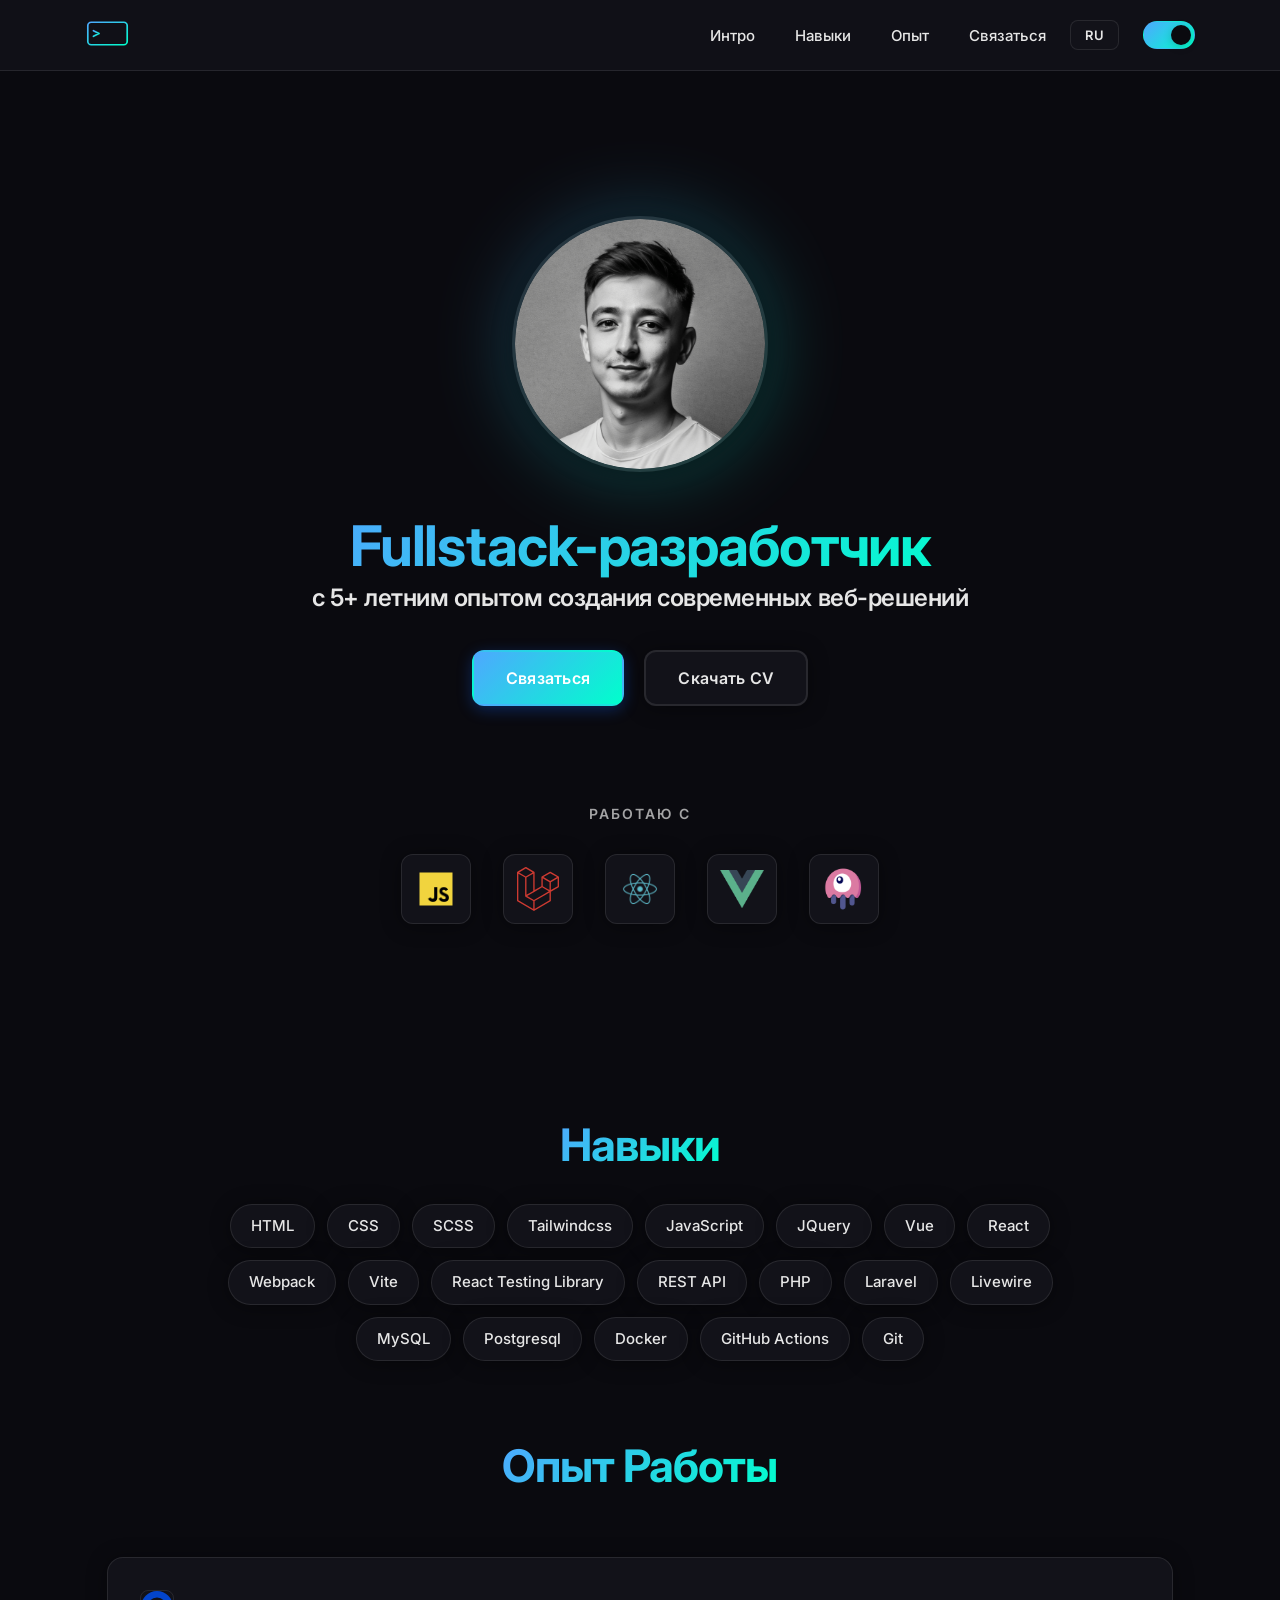
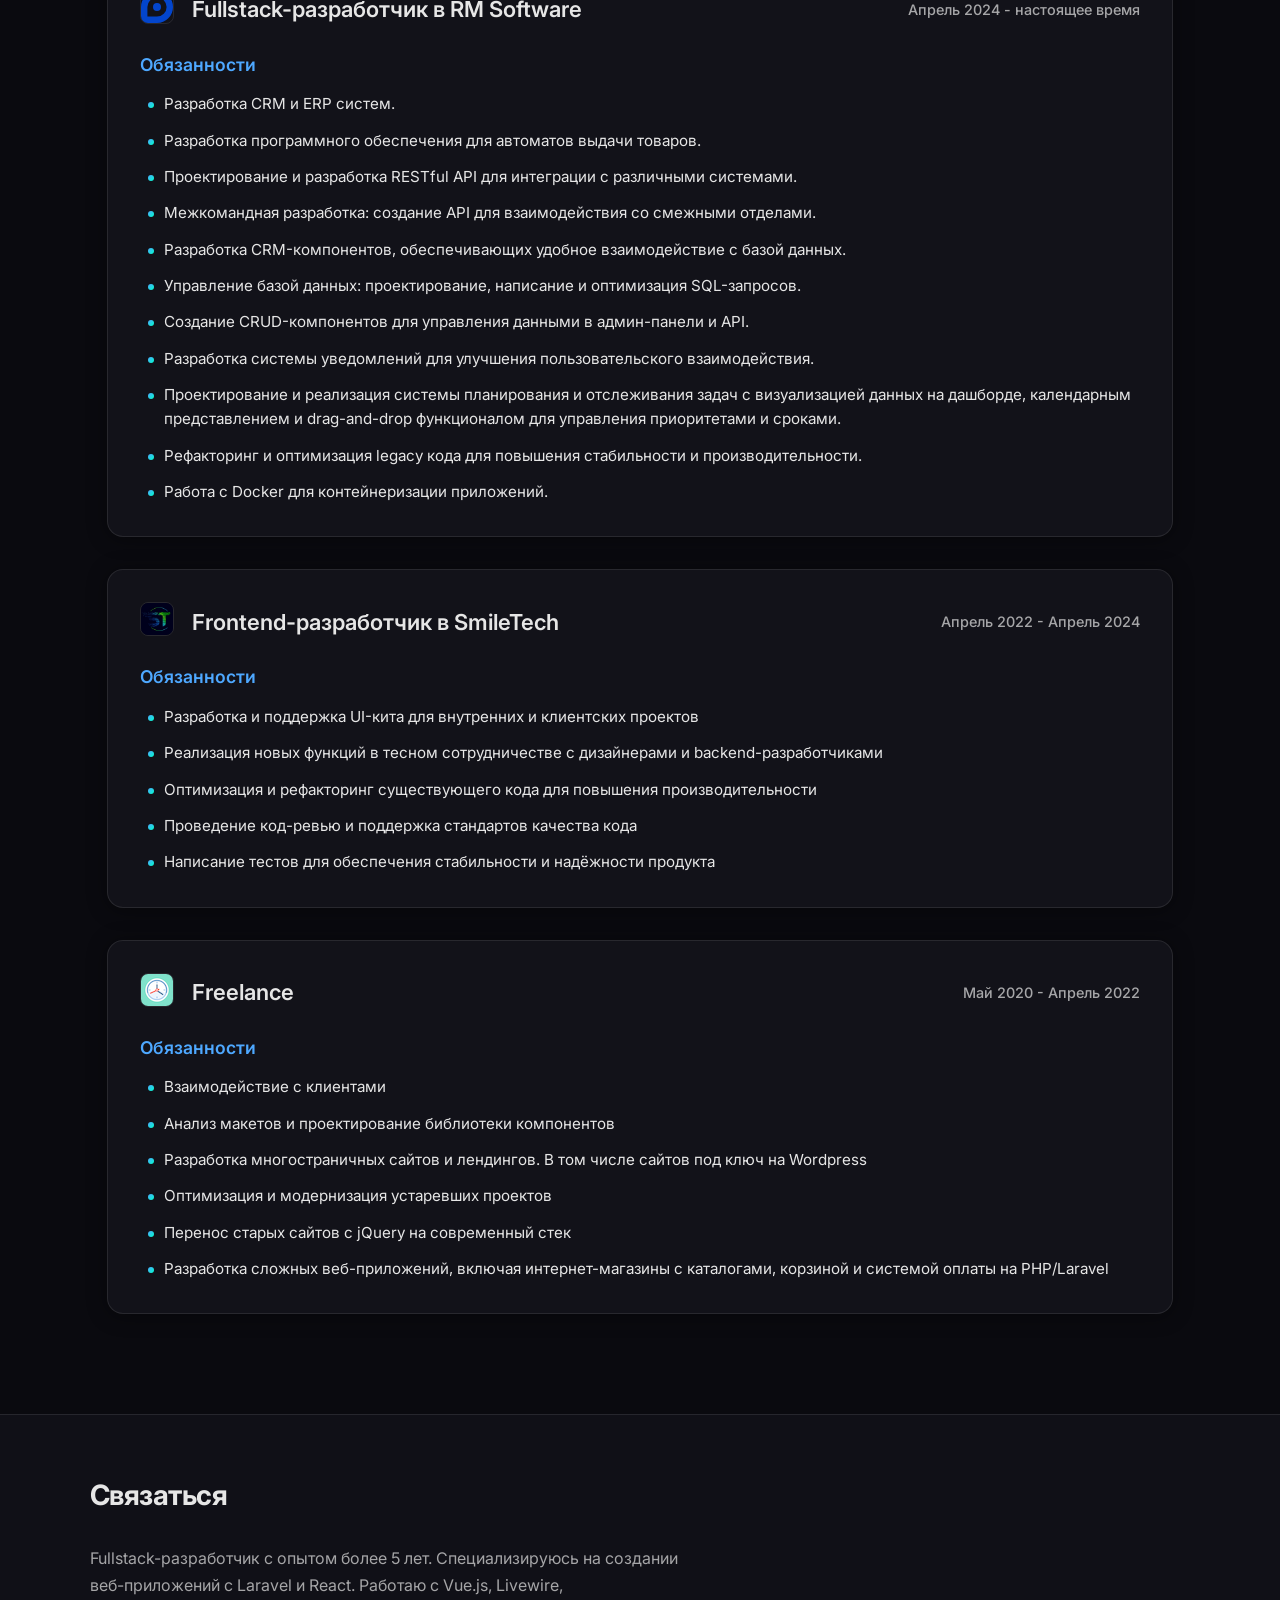
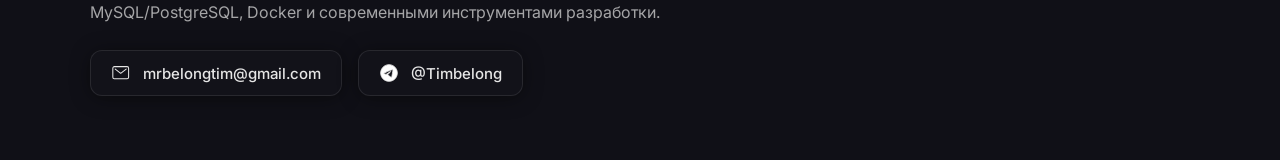
==== commit 18d47069: "fixed design" ====
--- a/index.html
+++ b/index.html
@@ -20,30 +20,16 @@
         <div class="container">
             <div class="wrapper">
                 <a class="header_logo" href="#">
-                    <svg id="Layer_2" data-name="Layer 2" xmlns="http://www.w3.org/2000/svg" viewBox="0 0 118.05 56.82">
-                        <g id="OBJECTS">
-                            <g>
-                                <path class="cls-1"
-                                    d="m70.38,51.48h-22.72c-1.99,0-3.6-1.61-3.6-3.6s1.61-3.6,3.6-3.6h22.72c1.99,0,3.6,1.61,3.6,3.6s-1.61,3.6-3.6,3.6Z">
-                                </path>
-                                <g>
-                                    <path class="cls-1"
-                                        d="m81.71,47.89c-.99,0-1.98-.41-2.69-1.21-1.32-1.49-1.18-3.76.31-5.08l11.45-10.15-11.45-10.15c-1.49-1.32-1.62-3.59-.31-5.08,1.32-1.49,3.59-1.62,5.08-.31l14.49,12.84c.77.68,1.21,1.66,1.21,2.69s-.44,2.01-1.21,2.69l-14.49,12.84c-.68.61-1.54.9-2.38.9Z">
-                                    </path>
-                                    <path class="cls-1"
-                                        d="m36.34,47.89c-.85,0-1.7-.3-2.38-.9l-14.49-12.84c-.77-.68-1.21-1.66-1.21-2.69s.44-2.01,1.21-2.69l14.49-12.84c1.49-1.32,3.76-1.18,5.08.31,1.32,1.49,1.18,3.76-.31,5.08l-11.45,10.15,11.45,10.15c1.49,1.32,1.62,3.59.31,5.08-.71.8-1.7,1.21-2.69,1.21Z">
-                                    </path>
-                                </g>
-                                <g>
-                                    <path class="cls-1"
-                                        d="m14.07,56.82c-.57-.35-14.07-8.8-14.07-28.41S13.5.35,14.07,0l4.16,6.83h.02c-.42.25-10.26,6.61-10.26,21.58s9.84,21.33,10.26,21.6h-.02s-4.16,6.81-4.16,6.81Z">
-                                    </path>
-                                    <path class="cls-1"
-                                        d="m103.97,56.82l-4.16-6.83h-.02c.42-.25,10.26-6.61,10.26-21.58s-9.84-21.33-10.26-21.6h.02s4.16-6.81,4.16-6.81c.57.35,14.07,8.8,14.07,28.41s-13.5,28.06-14.07,28.41Z">
-                                    </path>
-                                </g>
-                            </g>
-                        </g>
+                    <svg xmlns="http://www.w3.org/2000/svg" viewBox="0 0 80 60">
+                        <defs>
+                            <linearGradient id="terminal-gradient" x1="0%" y1="0%" x2="100%" y2="100%">
+                                <stop offset="0%" style="stop-color:var(--accent-gradient-start);stop-opacity:1" />
+                                <stop offset="100%" style="stop-color:var(--accent-gradient-end);stop-opacity:1" />
+                            </linearGradient>
+                        </defs>
+                        <rect x="5" y="10" width="70" height="40" rx="6" stroke="url(#terminal-gradient)" stroke-width="3" fill="none"/>
+                        <polyline points="15,25 25,30 15,35" stroke="url(#terminal-gradient)" stroke-width="3" stroke-linecap="round" stroke-linejoin="round" fill="none"/>
+                        <line x1="35" y1="35" x2="55" y2="35" stroke="url(#terminal-gradient)" stroke-width="3" stroke-linecap="round"/>
                     </svg>
                 </a>
 
@@ -78,21 +64,21 @@
         <div class="section__about" id="intro">
             <div class="wrapper">
                 <picture>
-                    <source srcset="/images/Avatar2x-BVRbqmLw.webp 250w, /images/Avatar2x-BVRbqmLw.webp 375w"
+                    <source srcset="/images/avatar.jpg 250w, /images/avatar.jpg 375w"
                         type="image/webp" sizes="(max-width: 991px) 250px, 375px">
-                    <img srcset="/images/Avatar2x-BVRbqmLw.webp 250w, /images/Avatar2x-BVRbqmLw.webp 375w"
-                        sizes="(max-width: 991px) 250px, 375px" src="/images/Avatar2x-BVRbqmLw.webp"
+                    <img srcset="/images/Avatar2x-BVRbqmLw.webp 250w, /images/avatar.jpg 375w"
+                        sizes="(max-width: 991px) 250px, 375px" src="/images/avatar.jpg"
                         alt="My simple avatar" width="250" height="250">
                 </picture>
                 <div class="text__model">
-                    <h1 data-translate="intro">Занимаюсь Web-разработкой уже более 5 лет, и для меня это не просто
-                        работа, </h1>
-                    <p class="mark" data-translate="intro-mark">а ещё и хобби!</p>
-
+                    <h1>
+                        <span class="mark" data-translate="intro-mark">Fullstack-разработчик</span>
+                        <span data-translate="intro"> с 5+ летним опытом создания современных веб-решений</span>
+                    </h1>
                 </div>
 
                 <div class="btns">
-                    <a href="#intro" class="btn contact" data-translate="btn-contact">Связаться</a>
+                    <a href="https://t.me/Timbelong" target="_blank" class="btn contact" data-translate="btn-contact">Связаться</a>
                     <a id="cvLink" href="assets/Cv-EN.pdf" target="_blank" class="btn cv"
                         data-translate="btn-cv">Скачать CV</a>
                 </div>
@@ -107,13 +93,13 @@
                             <img src="images/laravel.svg" alt="laravel">
                         </li>
                         <li>
-                            <img src="images/react.png" alt="rea">
-                        </li>
-                        <li>
-                            <img src="images/html5.png" alt="">
-                        </li>
-                        <li>
-                            <img src="images/css.png" alt="">
+                            <img src="images/react.png" alt="react">
+                        </li>
+                        <li>
+                            <img src="images/vue.png" alt="vue">
+                        </li>
+                        <li>
+                            <img src="images/Livewire.png" alt="livewire">
                         </li>
                     </ul>
                 </div>
@@ -126,18 +112,11 @@
                 <li><span>HTML</span></li>
                 <li><span>CSS</span></li>
                 <li><span>SCSS</span></li>
-                <li><span>Styled-Components</span></li>
                 <li><span>Tailwindcss</span></li>
                 <li><span>JavaScript</span></li>
                 <li><span>JQuery</span></li>
-                <li><span>TypeScript</span></li>
+                <li><span>Vue</span></li>
                 <li><span>React</span></li>
-                <li><span>Formik</span></li>
-                <li><span>React Hook Form</span></li>
-                <li><span>Axios</span></li>
-                <li><span>AntD</span></li>
-                <li><span>MUI</span></li>
-                <li><span>Chakra UI</span></li>
                 <li><span>Webpack</span></li>
                 <li><span>Vite</span></li>
                 <li><span>React Testing Library</span></li>
@@ -147,6 +126,9 @@
                 <li><span>Livewire</span></li>
                 <li><span>MySQL</span></li>
                 <li><span>Postgresql</span></li>
+                <li><span>Docker</span></li>
+                <li><span>GitHub Actions</span></li>
+                <li><span>Git</span></li>
             </ul>
         </div>
 
@@ -239,21 +221,27 @@
             <div class="wrapper">
                 <h4 data-translate="contact">Связаться</h4>
                 <div class="info">
-                    <p data-translate="contact-info"> Занимаюсь фронтенд-разработкой уже более 4 лет, и для меня это не
-                        просто работа, а ещё и хобби.
-                        Специализируюсь на React, знаком с Next.js, а также был небольшой опыт работы с Vue/Nuxt.</p>
-                    <a href="mailto:mrbelingtim@gmail.com" target="_blank">
-                        <svg width="17" height="17" viewBox="0 0 17 17" fill="none" xmlns="http://www.w3.org/2000/svg">
-                            <path
-                                d="M2.83719 3.09485H13.6693C14.3815 3.09485 14.9589 3.67219 14.9589 4.38439V12.1216C14.9589 12.8338 14.3815 13.4112 13.6693 13.4112H2.83719C2.125 13.4112 1.54765 12.8338 1.54765 12.1216V4.38439C1.54765 3.67219 2.125 3.09485 2.83719 3.09485Z"
-                                stroke="white" stroke-width="0.884256" stroke-linecap="round" stroke-linejoin="round">
-                            </path>
-                            <path d="M12.8954 5.1582L8.25304 8.76891L3.6107 5.1582" stroke="white"
-                                stroke-width="0.884256" stroke-linecap="round" stroke-linejoin="round">
-                            </path>
-                        </svg>
-                        <span>mrbelongtim@gmail.com</span>
-                    </a>
+                    <p data-translate="contact-info">Fullstack-разработчик с опытом более 5 лет. Специализируюсь на создании веб-приложений с Laravel и React. Работаю с Vue.js, Livewire, MySQL/PostgreSQL, Docker и современными инструментами разработки.</p>
+                    <div class="contact-links">
+                        <a href="mailto:mrbelongtim@gmail.com" target="_blank">
+                            <svg width="17" height="17" viewBox="0 0 17 17" fill="none" xmlns="http://www.w3.org/2000/svg">
+                                <path
+                                    d="M2.83719 3.09485H13.6693C14.3815 3.09485 14.9589 3.67219 14.9589 4.38439V12.1216C14.9589 12.8338 14.3815 13.4112 13.6693 13.4112H2.83719C2.125 13.4112 1.54765 12.8338 1.54765 12.1216V4.38439C1.54765 3.67219 2.125 3.09485 2.83719 3.09485Z"
+                                    stroke="white" stroke-width="0.884256" stroke-linecap="round" stroke-linejoin="round">
+                                </path>
+                                <path d="M12.8954 5.1582L8.25304 8.76891L3.6107 5.1582" stroke="white"
+                                    stroke-width="0.884256" stroke-linecap="round" stroke-linejoin="round">
+                                </path>
+                            </svg>
+                            <span>mrbelongtim@gmail.com</span>
+                        </a>
+                        <a href="https://t.me/Timbelong" target="_blank">
+                            <svg width="17" height="17" viewBox="0 0 24 24" fill="none" xmlns="http://www.w3.org/2000/svg">
+                                <path d="M12 2C6.48 2 2 6.48 2 12C2 17.52 6.48 22 12 22C17.52 22 22 17.52 22 12C22 6.48 17.52 2 12 2ZM16.64 8.8C16.49 10.38 15.84 14.22 15.51 15.99C15.37 16.74 15.09 16.99 14.83 17.02C14.25 17.07 13.81 16.64 13.25 16.27C12.37 15.69 11.87 15.33 11.02 14.77C10.03 14.12 10.67 13.76 11.24 13.18C11.39 13.03 13.95 10.7 14 10.49C14.0069 10.4582 14.006 10.4252 13.9973 10.3938C13.9886 10.3624 13.9724 10.3337 13.95 10.31C13.89 10.26 13.81 10.28 13.74 10.29C13.65 10.31 12.25 11.24 9.52 13.08C9.12 13.35 8.76 13.48 8.44 13.47C8.08 13.46 7.4 13.27 6.89 13.11C6.26 12.92 5.77 12.82 5.81 12.47C5.83 12.29 6.08 12.11 6.55 11.92C9.47 10.63 11.41 9.79 12.38 9.39C15.16 8.23 15.73 8.03 16.11 8.03C16.19 8.03 16.38 8.05 16.5 8.15C16.6 8.23 16.63 8.34 16.64 8.42C16.63 8.48 16.65 8.66 16.64 8.8Z" fill="white"/>
+                            </svg>
+                            <span>@Timbelong</span>
+                        </a>
+                    </div>
                 </div>
             </div>
         </div>
--- a/styles/styles.css
+++ b/styles/styles.css
@@ -1,83 +1,71 @@
-@import url('https://fonts.googleapis.com/css2?family=Foldit:wght@100&family=Montserrat:wght@300;700&display=swap');
-
-@import url('https://fonts.googleapis.com/css2?family=Montserrat:ital,wght@0,100..900;1,100..900&family=Poppins:ital,wght@0,100;0,200;0,300;0,400;0,500;0,600;0,700;0,800;0,900;1,100;1,200;1,300;1,400;1,500;1,600;1,700;1,800;1,900&display=swap');
+@import url('https://fonts.googleapis.com/css2?family=Space+Grotesk:wght@300;400;500;600;700&family=Inter:wght@300;400;500;600;700;800&display=swap');
 
 * {
     margin: 0;
     padding: 0;
-    font-size: 16px;
-    font-family: "Poppins", sans-serif;
+    font-family: "Inter", -apple-system, BlinkMacSystemFont, sans-serif;
     color: var(--text-color);
     scroll-behavior: smooth;
 }
 
 .theme-light {
-    --body-bg: #fff;
-    --header-bg: rgb(232, 232, 232);
-    --text-color: #000;
-    --text-secondary: rgba(0, 0, 0, .8);
-    --txt-bg: #000;
+    --body-bg: #f8f9fa;
+    --header-bg: rgba(255, 255, 255, 0.85);
+    --text-color: #1a1a2e;
+    --text-secondary: rgba(26, 26, 46, .7);
+    --txt-bg: #1a1a2e;
     --colored-btn: #fff;
-    --color-primary: hsl(212 100% 48%);
-    --color-secondary: hsl(213 96% 90%);
-    --color-accent: #fd6f53;
-    --font-color: #000000;
-    --tw-ring-offset-shadow: 0 0 #0000;
-    --tw-ring-shadow: 0 0 #0000;
-    --options-color: hsl(240 5% 96);
-    --border-color: rgb(30 41 59);
-    --chat-color: grey;
-    --chat-item-bg: #fff;
-    --content-color: hsl(0 0 0);
-    --premium-bg: hsl(317 100% 65%);
-    --gradient-icon: linear-gradient(180deg, (40, 7%, 8%), hsla(40, 7%, 8%, 0.18));
+    --color-primary: #0f62fe;
+    --color-secondary: #e8f0ff;
+    --color-accent: #0f62fe;
+    --accent-gradient-start: #0f62fe;
+    --accent-gradient-end: #00d4ff;
+    --card-bg: #ffffff;
+    --card-shadow: 0 2px 20px rgba(0, 0, 0, 0.08);
+    --card-hover-shadow: 0 8px 30px rgba(15, 98, 254, 0.15);
+    --border-color: rgba(26, 26, 46, 0.1);
 }
 
 .theme-dark {
-    --body-bg: rgb(22, 21, 19);
-    --header-bg: rgb(26, 26, 26);
-    --text-color: #fff;
-    --text-secondary: rgb(196, 196, 196);
-    --txt-bg: #fff;
-    --colored-btn: #000;
-    --color-primary: hsl(212 100% 48%);
-    --color-secondary: hsl(213, 59%, 15%);
-    --color-accent: #12cdea;
-    --font-color: #ffffff;
-    --tw-ring-offset-shadow: 0 0 #0000;
-    --tw-ring-shadow: 0 0 #0000;
-    --border-color: rgb(30 41 59);
-    --options-color: hsl(210 8% 9%);
-    --chat-color: #fff;
-    --chat-item-bg: hsl(210 8% 9%);
-    --content-color: hsl(210 6% 93%);
-    --premium-bg: hsl(190 95% 44%);
-    --gradient-start-dark: #fff;
-    --gradient-end-dark: red;
-;
+    --body-bg: #0a0a0f;
+    --header-bg: rgba(18, 18, 25, 0.85);
+    --text-color: #e6e6e6;
+    --text-secondary: rgba(230, 230, 230, .7);
+    --txt-bg: #e6e6e6;
+    --colored-btn: #0a0a0f;
+    --color-primary: #4ea8ff;
+    --color-secondary: #1a1a2e;
+    --color-accent: #4ea8ff;
+    --accent-gradient-start: #4ea8ff;
+    --accent-gradient-end: #00ffcc;
+    --card-bg: #121219;
+    --card-shadow: 0 2px 20px rgba(0, 0, 0, 0.4);
+    --card-hover-shadow: 0 8px 30px rgba(78, 168, 255, 0.2);
+    --border-color: rgba(230, 230, 230, 0.1);
 }
 
 html,
 body {
     width: 100%;
     box-sizing: border-box;
-
 }
 
 body {
     background-color: var(--body-bg);
 }
-
-
 
 header {
     position: fixed;
     left: 0;
     top: 0;
-    height: 80px;
+    height: 70px;
     width: 100%;
     background-color: var(--header-bg);
+    backdrop-filter: blur(10px);
+    -webkit-backdrop-filter: blur(10px);
+    border-bottom: 1px solid var(--border-color);
     z-index: 5;
+    transition: all 0.3s ease;
 }
 
 header .container {
@@ -97,8 +85,8 @@
 .burger__menu {
     display: none;
     position: relative;
-    width: 35px;
-    height: 25px;
+    width: 28px;
+    height: 20px;
     cursor: pointer;
     z-index: 1;
 }
@@ -108,16 +96,16 @@
 .burger__menu::after {
     left: 0;
     position: absolute;
-    height: 10%;
-    width: 100%;
-    transition: all 0.3s ease 0s;
+    height: 2px;
+    width: 100%;
+    transition: all 0.3s cubic-bezier(0.68, -0.55, 0.265, 1.55);
     background-color: var(--text-color);
-    border-radius: 5px;
-}
-
-.burger__menu::after{
-    width: 50%;
-    left: 50%
+    border-radius: 2px;
+}
+
+.burger__menu::after {
+    width: 70%;
+    left: 30%;
 }
 
 .burger__menu::before,
@@ -155,8 +143,14 @@
 }
 
 .header_logo svg {
-    width: 40px;
+    width: 45px;
+    height: 45px;
     fill: var(--text-color);
+    transition: transform 0.3s ease, fill 0.3s ease;
+}
+
+.header_logo:hover svg {
+    transform: scale(1.05);
 }
 
 .language-switcher {
@@ -165,47 +159,68 @@
 }
 
 .language-switcher #current-language {
-    background-color: transparent;
+    background-color: var(--card-bg);
     color: var(--text-color);
-    padding: 8px 12px;
-    border: none;
+    padding: 6px 14px;
+    border: 1px solid var(--border-color);
+    border-radius: 8px;
     cursor: pointer;
-    font-size: 14px;
+    font-size: 13px;
+    font-weight: 600;
+    text-transform: uppercase;
+    letter-spacing: 0.5px;
+    transition: all 0.3s ease;
+}
+
+.language-switcher #current-language:hover {
+    background-color: var(--color-accent);
+    color: #fff;
+    border-color: var(--color-accent);
+    transform: translateY(-2px);
 }
 
 .language-switcher .dropdown {
     position: absolute;
-    top: 100%;
-    left: -10px;
-    box-shadow: 0px 8px 16px rgba(0, 0, 0, 0.8);
+    top: calc(100% + 8px);
+    left: 0;
+    background-color: var(--card-bg);
+    border: 1px solid var(--border-color);
+    border-radius: 8px;
+    box-shadow: var(--card-shadow);
     min-width: 60px;
     display: none;
     z-index: 1;
+    overflow: hidden;
 }
 
 .language-switcher .dropdown button {
     width: 100%;
-    padding: 8px 12px;
+    padding: 8px 14px;
     background-color: transparent;
     color: var(--text-color);
     border: none;
     cursor: pointer;
-    font-size: 14px;
+    font-size: 13px;
+    font-weight: 600;
+    text-transform: uppercase;
+    letter-spacing: 0.5px;
+    transition: all 0.2s ease;
 }
 
 .language-switcher .dropdown button:hover {
-    opacity: .8;
+    background-color: var(--color-secondary);
+    color: var(--color-accent);
 }
 
 header nav {
     display: flex;
     align-items: center;
-    gap: 20px;
+    gap: 24px;
 }
 
 header nav ul {
     display: flex;
-    gap: 50px
+    gap: 40px;
 }
 
 header nav ul li {
@@ -213,50 +228,42 @@
     position: relative;
 }
 
-header nav ul li:before{
+header nav ul li::before {
     position: absolute;
-    bottom: 0;
-    left: 0;
+    bottom: -4px;
+    left: 50%;
+    transform: translateX(-50%);
     content: '';
     height: 2px;
     width: 0;
-    background-color: var(--text-color);
-    transition: all .3s ease;
-}
-
-header nav ul li a{
+    background: linear-gradient(90deg, var(--accent-gradient-start), var(--accent-gradient-end));
+    transition: all 0.3s ease;
+    border-radius: 2px;
+}
+
+header nav ul li a {
     text-decoration: none;
-    color: var(--grey13);
+    color: var(--text-color);
     font-weight: 500;
+    font-size: 15px;
+    transition: color 0.3s ease;
+    position: relative;
 }
 
 header nav ul li:hover::before {
     width: 100%;
-
-}
-
-.header__btns {
-    color: var(--grey14);
-    border-radius: 30px;
-    border: 1px solid var(--grey14);
-    background-color: var(--grey5);
-    padding: 15px 20px;
-    cursor: pointer;
-}
-
-.header__btns:hover {
-    color: var(--grey3);
-    background-color: var(--white);
-    border: 1px solid var(--grey13);
+}
+
+header nav ul li:hover a {
+    color: var(--color-accent);
 }
 
 .switch {
     position: relative;
     display: inline-block;
-    width: 45px;
-    height: 24px;
-    margin-left: 20px;
-
+    width: 52px;
+    height: 28px;
+    margin-left: 0;
 }
 
 .switch input {
@@ -272,9 +279,9 @@
     left: 0;
     right: 0;
     bottom: 0;
-    background-color: #ccc;
-    -webkit-transition: 0.4s;
-    transition: 0.4s;
+    background-color: var(--border-color);
+    transition: 0.3s cubic-bezier(0.4, 0, 0.2, 1);
+    border: 1px solid var(--border-color);
 }
 
 .slider:before {
@@ -282,38 +289,37 @@
     content: "";
     height: 20px;
     width: 20px;
-    left: 0px;
-    bottom: 4px;
+    left: 3px;
+    bottom: 0;
     top: 0;
-    bottom: 0;
     margin: auto 0;
-    -webkit-transition: 0.4s;
-    transition: 0.4s;
-    box-shadow: 0 0px 15px #2020203d;
+    transition: 0.3s cubic-bezier(0.4, 0, 0.2, 1);
+    box-shadow: 0 2px 8px rgba(0, 0, 0, 0.2);
     background: white url('https://i.ibb.co/7JfqXxB/sunny.png');
     background-repeat: no-repeat;
     background-position: center;
+    background-size: 12px;
 }
 
 input:checked+.slider {
-    background-color: #2196f3;
+    background: linear-gradient(135deg, var(--accent-gradient-start), var(--accent-gradient-end));
+    border-color: transparent;
 }
 
 input:focus+.slider {
-    box-shadow: 0 0 1px #2196f3;
+    box-shadow: 0 0 0 3px var(--color-secondary);
 }
 
 input:checked+.slider:before {
-    -webkit-transform: translateX(24px);
-    -ms-transform: translateX(24px);
     transform: translateX(24px);
-    background: white url('https://i.ibb.co/FxzBYR9/night.png');
+    background: #0a0a0f url('https://i.ibb.co/FxzBYR9/night.png');
     background-repeat: no-repeat;
     background-position: center;
+    background-size: 12px;
 }
 
 .slider.round {
-    border-radius: 34px;
+    border-radius: 20px;
 }
 
 .slider.round:before {
@@ -326,244 +332,326 @@
     max-width: 1100px;
     margin: 0 auto;
     padding: 0rem 4rem;
+    position: relative;
+    z-index: 1;
 }
 
 .section__about {
-    padding-top: 100px;
+    padding-top: 120px;
+    min-height: 100vh;
+    display: flex;
+    align-items: center;
 }
 
 .section__about .wrapper {
     display: flex;
     flex-direction: column;
-    justify-content: space-between;
+    justify-content: center;
     align-items: center;
-    gap: 50px;
+    gap: 40px;
+    width: 100%;
+}
+
+.section__about .wrapper picture {
+    position: relative;
+}
+
+.section__about .wrapper picture::before {
+    content: '';
+    position: absolute;
+    top: 50%;
+    left: 50%;
+    transform: translate(-50%, -50%);
+    width: 100%;
+    height: 100%;
+    background: linear-gradient(135deg, var(--accent-gradient-start), var(--accent-gradient-end));
+    border-radius: 50%;
+    filter: blur(40px);
+    opacity: 0.3;
+    z-index: -1;
+    animation: pulse 3s ease-in-out infinite;
+}
+
+@keyframes pulse {
+
+    0%,
+    100% {
+        transform: translate(-50%, -50%) scale(1);
+        opacity: 0.3;
+    }
+
+    50% {
+        transform: translate(-50%, -50%) scale(1.1);
+        opacity: 0.5;
+    }
+}
+
+.section__about .wrapper picture img {
+    border-radius: 50%;
+    border: 3px solid var(--border-color);
+    box-shadow: var(--card-shadow);
 }
 
 .text__model {
-    color: var(--white);
     text-align: center;
+    max-width: 900px;
 }
 
 .text__model h1 {
-    font-size: 3rem;
-    font-weight: 800;
-    line-height: 1.15;
+    font-size: 1.5rem ;
+    font-weight: 600;
+    line-height: 1;
+    letter-spacing: -0.02em;
     text-align: inherit;
-}
+    display: flex;
+    flex-direction: column;
+    gap: 8px;
+}
+
+.text__model h1 span {
+    display: block;
+}
+
+.text__model h1 .mark {
+    font-size: 3.5rem;
+    line-height: 1.1;
+    background: linear-gradient(135deg, var(--accent-gradient-start), var(--accent-gradient-end)) text;
+    -webkit-background-clip: text;
+    background-clip: text;
+    color: transparent;
+    font-weight: 700;
+    letter-spacing: -0.02em;
+}
+
 
 .mark {
-    font-size: 3rem;
-    line-height: 3.2rem;
-    background: linear-gradient(to right, rgb(255, 134, 97), rgb(153, 51, 255)) text;
+    background: linear-gradient(135deg, var(--accent-gradient-start), var(--accent-gradient-end)) text;
+    -webkit-background-clip: text;
+    background-clip: text;
     color: transparent;
-    font-weight: 800;
-}
-
-.section__about button {
-    color: var(--grey14);
-    border-radius: 30px;
-    border: 1px solid var(--grey14);
-    background-color: var(--grey5);
-    padding: 15px 20px;
+}
+
+.btns {
+    display: flex;
+    gap: 20px;
+    flex-wrap: wrap;
+    justify-content: center;
+}
+
+.btn {
+    padding: 14px 32px;
+    font-size: 16px;
+    font-weight: 600;
+    line-height: 1.5;
+    text-decoration: none;
+    text-align: center;
+    border-radius: 12px;
+    transition: all 0.3s cubic-bezier(0.4, 0, 0.2, 1);
+    border: 2px solid transparent;
     cursor: pointer;
     position: relative;
     overflow: hidden;
-
-}
-
-.section__about button::after {
-    content: "";
+    letter-spacing: 0.3px;
+}
+
+.btn::before {
+    content: '';
     position: absolute;
+    top: 0;
+    left: -100%;
+    width: 100%;
     height: 100%;
-    width: 20%;
-    background-color: var(--grey12);
-    opacity: .4;
-    left: -25%;
-    top: 1%;
-    transform: skewX(-20deg);
-}
-
-.section__about button:hover:after {
+    background: linear-gradient(90deg, transparent, rgba(255, 255, 255, 0.2), transparent);
+    transition: left 0.5s ease;
+}
+
+.btn:hover::before {
     left: 100%;
-    transition: all .4s;
-}
-
-.social__links {
-    display: flex;
-    justify-content: space-around;
-    gap: 20px;
-}
-
-.social__item {
-    border-radius: 60%;
-    display: flex;
-    align-items: center;
-    border: 1px solid var(--white);
-    cursor: pointer;
-}
-
-.social__item:hover {
-    -webkit-box-shadow: inset 10px 10px 56px -38px rgba(255, 255, 255, 1);
-    -moz-box-shadow: inset 10px 10px 56px -38px rgba(255, 255, 255, 1);
-    box-shadow: inset 10px 10px 56px -38px rgba(255, 255, 255, 1);
-}
-
-.social__item {
-    padding: 15px;
-}
-
-.social__item img {
-    width: 25px;
-}
-
-.btns {
-    display: flex;
-    gap: 40px;
-}
-
-.btn {
-    padding: 1rem 1.5rem;
-    font-size: 1.5rem;
-    font-weight: 600;
-    line-height: 1.43;
-    text-decoration: none;
-    text-align: inherit;
-    border-radius: 5rem;
-    transition: 0.2s ease-in-out;
-    border: 0.2rem solid var(--text-color);
+}
+
+.btn.contact {
+    background: linear-gradient(135deg, var(--accent-gradient-start), var(--accent-gradient-end));
+    color: #ffffff;
+    border-color: transparent;
+    box-shadow: 0 4px 15px rgba(15, 98, 254, 0.3);
+}
+
+.btn.contact:hover {
+    transform: translateY(-2px);
+    box-shadow: 0 6px 25px rgba(15, 98, 254, 0.4);
+}
+
+.btn.contact:active {
+    transform: translateY(0);
+}
+
+.btn.cv {
+    background-color: var(--card-bg);
     color: var(--text-color);
-    text-align: center;
-}
-
-.btn.contact {
-    background-color: var(--text-color);
-    color: var(--colored-btn);
-}
-
-.btn.contact:hover {
-    background-color: var(--body-bg);
-    color: var(--text-color);
+    border-color: var(--border-color);
+    box-shadow: var(--card-shadow);
 }
 
 .btn.cv:hover {
-    background-color: var(--text-color);
-    color: var(--colored-btn);
+    background-color: var(--color-secondary);
+    border-color: var(--color-accent);
+    color: var(--color-accent);
+    transform: translateY(-2px);
+    box-shadow: var(--card-hover-shadow);
+}
+
+.btn.cv:active {
+    transform: translateY(0);
 }
 
 .tech_stack {
     margin-top: 60px;
+    width: 100%;
 }
 
 .tech_stack h2 {
-    font-size: 1.5rem;
+    font-size: 0.875rem;
     font-weight: 600;
     line-height: 1.15;
     text-align: center;
     color: var(--text-secondary);
     text-transform: uppercase;
+    letter-spacing: 2px;
+    margin-bottom: 32px;
 }
 
 .tech_stack ul {
     list-style: none;
     display: flex;
     align-items: center;
-    gap: 40px;
-    margin-top: 40px;
+    justify-content: center;
+    gap: 32px;
+    flex-wrap: wrap;
 }
 
 .tech_stack ul li {
     display: flex;
     justify-content: center;
     align-items: center;
-    width: 50px;
-    height: 50px;
-    transition: transform 0.3s ease;
-}
-
-.tech_stack ul li img {
+    width: 44px;
+    height: 44px;
+    background-color: var(--card-bg);
+    border: 1px solid var(--border-color);
+    border-radius: 12px;
+    padding: 12px;
+    transition: all 0.3s cubic-bezier(0.4, 0, 0.2, 1);
+    box-shadow: var(--card-shadow);
+}
+
+.tech_stack ul li img,
+.tech_stack ul li svg {
     width: 100%;
     height: 100%;
-}
-
-.tech_stack ul li:nth-of-type(2) img {
-    width: 40px;
-    height: 40px;
+    object-fit: contain;
+    filter: grayscale(0.3);
+    transition: filter 0.3s ease;
+}
+
+.tech_stack ul li svg {
+    filter: grayscale(0.2);
 }
 
 .tech_stack ul li:hover {
-    transform: scale(1.3);
+    transform: translateY(-8px);
+    box-shadow: var(--card-hover-shadow);
+    border-color: var(--color-accent);
+}
+
+.tech_stack ul li:hover img,
+.tech_stack ul li:hover svg {
+    filter: grayscale(0);
 }
 
 /*SKILLS*/
 
 .wrapp {
-    margin-top: 80px;
+    margin-top: 60px;
     display: flex;
     flex-direction: column;
     align-items: center;
+    padding: 40px 0;
 }
 
 .title {
-    font-size: 2.5rem;
-    font-weight: 800;
+    font-size: 2.8rem;
+    font-weight: 700;
     line-height: 1.15;
-    text-align: inherit;
+    text-align: center;
+    letter-spacing: -0.02em;
+    background: linear-gradient(135deg, var(--accent-gradient-start), var(--accent-gradient-end)) text;
+    -webkit-background-clip: text;
+    background-clip: text;
     color: transparent;
-    background: linear-gradient(to right, rgb(255, 134, 97), rgb(153, 51, 255)) text;
+    margin-bottom: 32px;
 }
 
 .skills_section ul {
     display: flex;
     flex-wrap: wrap;
-    gap: 10px;
-    margin-top: 40px;
+    gap: 12px;
+    justify-content: center;
+    max-width: 900px;
 }
 
 .skills_section ul li {
     position: relative;
-    z-index: 1;
-    display: flex;
-    flex-grow: 0;
-    padding: 0.8rem;
-    font-size: 1.4rem;
+    display: flex;
+    align-items: center;
+    padding: 10px 20px;
+    font-size: 15px;
     line-height: 1.5;
-    text-align: inherit;
-    font-weight: 600;
-    background: rgb(41, 41, 41);
-    border-radius: 0.4rem;
-    overflow: hidden;
-}
-
-.skills_section ul li::before {
-    position: absolute;
-    display: block;
-    bottom: -45px;
-    right: -60px;
-    width: 50px;
-    height: 50px;
-    border-radius: 4rem;
-    content: "";
-    background: linear-gradient(to right, rgb(255, 134, 97), rgb(153, 51, 255));
-    filter: blur(12px);
-    transition: 0.35s ease-in-out;
-}
-
-.skills_section ul li:hover::before {
-    bottom: -15px;
-    right: -15px;
+    font-weight: 500;
+    background-color: var(--card-bg);
+    border: 1px solid var(--border-color);
+    border-radius: 24px;
+    transition: all 0.3s cubic-bezier(0.4, 0, 0.2, 1);
+    box-shadow: var(--card-shadow);
+    cursor: default;
+}
+
+.skills_section ul li:hover {
+    transform: translateY(-4px);
+    box-shadow: var(--card-hover-shadow);
+    border-color: var(--color-accent);
+    background: linear-gradient(135deg, var(--accent-gradient-start) 0%, var(--accent-gradient-end) 100%);
 }
 
 .skills_section ul li span {
-    cursor: default;
     position: relative;
     z-index: 2;
-    color: #fff;
+    color: var(--text-color);
+    transition: color 0.3s ease;
+}
+
+.skills_section ul li:hover span {
+    color: #ffffff;
+}
+
+.expirience {
+    max-width: 1000px;
+    margin: 0 auto;
+    width: 100%;
 }
 
 .expirience_item {
     width: 100%;
-    margin-top: 40px;
+    margin-top: 32px;
+    background-color: var(--card-bg);
+    border: 1px solid var(--border-color);
+    border-radius: 16px;
+    padding: 32px;
+    box-shadow: var(--card-shadow);
+    transition: all 0.3s cubic-bezier(0.4, 0, 0.2, 1);
+}
+
+.expirience_item:hover {
+    box-shadow: var(--card-hover-shadow);
+    transform: translateY(-4px);
 }
 
 .expirience_title {
@@ -571,242 +659,264 @@
     align-items: center;
     justify-content: space-between;
     width: 100%;
+    margin-bottom: 24px;
 }
 
 .expirience_title div {
     display: flex;
     align-items: center;
-    gap: 10px;
+    gap: 12px;
 }
 
 .expirience_title picture {
-    height: 32px;
-    width: 32px;
+    height: 40px;
+    width: 40px;
+    flex-shrink: 0;
 }
 
 .expirience_title img {
-    border-radius: 5px;
+    border-radius: 8px;
+    border: 1px solid var(--border-color);
 }
 
 .expirience_title h2 {
-    font-size: 1.5rem;
+    font-size: 1.375rem;
+    font-weight: 600;
+    line-height: 1.3;
+    color: var(--text-color);
+}
+
+.expirience_title p {
+    font-size: 0.9rem;
+    font-weight: 500;
+    line-height: 1.5;
+    color: var(--text-secondary);
+    white-space: nowrap;
+}
+
+.expirience_item h4 {
+    font-size: 1.1rem;
+    font-weight: 600;
+    line-height: 1.3;
+    color: var(--color-accent);
+    margin-top: 24px;
+    margin-bottom: 16px;
+}
+
+.expirience_item ul {
+    display: flex;
+    flex-direction: column;
+    row-gap: 12px;
+    list-style: none;
+}
+
+.expirience_item ul li {
+    position: relative;
+    padding-left: 24px;
+    font-size: 0.95rem;
+    font-weight: 400;
+    line-height: 1.6;
+    color: var(--text-color);
+}
+
+.expirience_item ul li::before {
+    position: absolute;
+    left: 8px;
+    top: 10px;
+    content: "";
+    width: 6px;
+    height: 6px;
+    border-radius: 50%;
+    background: linear-gradient(135deg, var(--accent-gradient-start), var(--accent-gradient-end));
+}
+
+footer {
+    background-color: var(--header-bg);
+    backdrop-filter: blur(10px);
+    -webkit-backdrop-filter: blur(10px);
+    margin-top: 60px;
+    border-top: 1px solid var(--border-color);
+}
+
+footer .wrapper {
+    display: flex;
+    flex-direction: column;
+    width: 100%;
+    max-width: 1100px;
+    padding: 4rem 2rem 4rem 0;
+    margin: 0px auto;
+    gap: 2rem;
+}
+
+footer h4 {
+    font-size: 1.75rem;
     font-weight: 700;
-    line-height: 1.15;
-    text-align: inherit;
+    line-height: 1.2;
     color: var(--text-color);
-}
-
-.expirience_title p {
+    letter-spacing: -0.02em;
+}
+
+footer .info {
+    display: flex;
+    flex-direction: column;
+    gap: 1.5rem;
+}
+
+footer .info p {
+    max-width: 600px;
     font-size: 1rem;
     font-weight: 400;
-    line-height: 1.5;
-    text-align: inherit;
+    line-height: 1.7;
+    color: var(--text-secondary);
+}
+
+footer .info .contact-links {
+    display: flex;
+    gap: 16px;
+    flex-wrap: wrap;
+}
+
+footer .info a {
+    position: relative;
+    display: inline-flex;
+    align-items: center;
+    column-gap: 12px;
+    text-decoration: none;
+    width: fit-content;
+    padding: 12px 20px;
+    background-color: var(--card-bg);
+    border: 1px solid var(--border-color);
+    border-radius: 12px;
+    transition: all 0.3s cubic-bezier(0.4, 0, 0.2, 1);
+    box-shadow: var(--card-shadow);
+}
+
+footer .info a span {
     color: var(--text-color);
-    opacity: .8;
-}
-
-.expirience_item h4 {
-    font-size: 1.2rem;
-    font-weight: 600;
-    line-height: 1.15;
-    text-align: inherit;
-    color: var(--text-color);
-    margin-top: 40px;
-}
-
-.expirience_item ul {
-    display: flex;
-    flex-direction: column;
-    row-gap: 1rem;
-    list-style: none;
-    margin-top: 20px;
-}
-
-.expirience_item ul li {
-    position: relative;
-    padding-left: 1rem;
-    font-size: 1rem;
-    font-weight: 400;
-    line-height: 1.5;
-    text-align: inherit;
-    color: var(--text-color);
-    opacity: .8;
-}
-
-.expirience_item ul li::before {
-    position: absolute;
-    left: 0px;
-    content: "—";
-}
-
-footer {
-    background-color: var(--header-bg);
-    margin-top: 40px;
-}
-
-footer .wrapper {
-    display: flex;
-    flex-direction: column;
-    width: 100%;
-    max-width: 1100px;
-    padding: 4rem 2rem 5rem 0;
-    margin: 0px auto;
-    gap: 3.5rem;
-}
-
-footer h4 {
-    font-size: 1.5rem;
-    font-weight: 700;
-    line-height: 1.15;
-    text-align: inherit;
-    color: var(--text-color);
-}
-
-footer .info {
-    display: flex;
-    flex-direction: column;
-    gap: 2rem;
-}
-
-footer .info p {
-    max-width: 675px;
-    font-size: 1rem;
-    font-weight: 400;
-    line-height: 1.5;
-    text-align: inherit;
-    color: var(--text-color);
-}
-
-footer .info a {
-    position: relative;
-    display: flex;
-    align-items: center;
-    column-gap: 0.55rem;
-    text-decoration: none;
-}
-
-footer .info a::before {
-    position: absolute;
-    content: "";
-    bottom: -0.5rem;
-    left: 0px;
-    width: 0px;
-    height: 2px;
-    background-color: var(--text-color);
-    transition: 0.2s ease-in-out;
-}
-
-footer .info a:hover::before {
-    width: 20%;
-}
-
-footer .info a svg path{
+    font-weight: 500;
+    font-size: 15px;
+}
+
+footer .info a:hover {
+    transform: translateY(-2px);
+    box-shadow: var(--card-hover-shadow);
+    border-color: var(--color-accent);
+    background-color: var(--color-secondary);
+}
+
+footer .info a:hover span {
+    color: var(--color-accent);
+}
+
+footer .info a svg {
+    width: 20px;
+    height: 20px;
+}
+
+footer .info a svg path {
     stroke: var(--text-color);
-}
-
-
-@media(max-width: 1200px) {
-    .person_3d_model {
-        padding: 10px 40px;
-
-    }
-
-    .descr_item-right {
-        max-width: 200px;
-    }
-
-    .right_active {
-        right: 8%;
-    }
-
-    .descr_item-left {
-        max-width: 200px;
-    }
-
-    .left_active {
-        left: 8%;
-    }
-
-    .descr_item-left.html,
-    .descr_item-right.jquery {
-        top: 0%;
-    }
-
-    .descr_item-left.css,
-    .descr_item-right.bootstrap {
-        top: 20%;
-    }
-
-    .descr_item-left.js,
-    .descr_item-right.git {
-        top: 40%;
-    }
-
-    .descr_item-left.react,
-    .descr_item-right.jira {
-        top: 60%;
-    }
-
-    .descr_item-left.node,
-    .descr_item-right.confluence {
-        top: 78%;
-    }
-}
-
-
-@media(max-width: 769px)
-{
-    html{
-        font-size: 14px;
-    }
-
-    .container{
+    transition: stroke 0.3s ease;
+}
+
+footer .info a:hover svg path {
+    stroke: var(--color-accent);
+}
+
+
+@media(max-width: 769px) {
+    html {
+        font-size: 15px;
+    }
+
+    .container {
         padding: 0 2rem;
     }
-    .text__model h1,
-    .text__model .mark{
+
+    .section__about {
+        padding-top: 100px;
+        min-height: auto;
+    }
+
+    .text__model h1 {
+        font-size: 2.4rem;
+        line-height: 1.3;
+    }
+
+    .text__model h1 .mark {
+        font-size: 2.8rem;
+    }
+
+    .title {
         font-size: 2.2rem;
-        line-height: 2.5rem;
-    }
-    
+    }
+
     .tech_stack,
     .wrapp {
-        margin-top: 40px;
-    }
-
-    .tech_stack h2{
+        margin-top: 60px;
+    }
+
+    .tech_stack h2 {
+        font-size: 0.75rem;
+        margin-bottom: 24px;
+    }
+
+    .tech_stack ul {
+        gap: 20px;
+    }
+
+    .tech_stack ul li {
+        width: 56px;
+        height: 56px;
+        padding: 10px;
+    }
+
+    .expirience_item {
+        padding: 24px;
+        margin-top: 32px;
+    }
+
+    .expirience_title h2 {
         font-size: 1.2rem;
     }
 
-    .tech_stack ul{
-        margin-top: 20px;
+    .skills_section ul {
+        gap: 10px;
+    }
+
+    .skills_section ul li {
+        padding: 8px 16px;
+        font-size: 14px;
     }
 }
 
 @media(max-width: 767px) {
-    .container{
+    .container {
         padding: 0 1rem;
+    }
+
+    header {
+        height: 70px;
     }
 
     header nav ul {
         position: fixed;
-        top: 80px;
+        top: 70px;
         right: -100%;
         width: 100%;
-        height: 100%;
+        height: calc(100vh - 70px);
         flex-direction: column;
         background-color: var(--header-bg);
+        backdrop-filter: blur(20px);
+        -webkit-backdrop-filter: blur(20px);
         align-items: center;
-        padding-top: 20px;
-        transition: all .3s ease;
-        gap: 20px;
-    }
-
-    .switch{
-        margin-left: 0;
-    }
-
-    header nav ul._active{
+        justify-content: flex-start;
+        padding-top: 40px;
+        transition: right 0.3s cubic-bezier(0.4, 0, 0.2, 1);
+        gap: 24px;
+        border-left: 1px solid var(--border-color);
+    }
+
+    header nav ul._active {
         right: 0;
     }
 
@@ -814,92 +924,153 @@
         display: block;
     }
 
-    .text__model h1, .text__model .mark {
-        font-size: 1.9rem;
-        line-height: 2.2rem;
-    }
-
-    .section__about .wrapper{
-        gap: 2rem;
-    }
-
-    .btns{
+    .text__model h1 {
+        font-size: 2rem;
+        line-height: 1.3;
+    }
+
+    .text__model h1 .mark {
+        font-size: 2.4rem;
+    }
+
+    .section__about .wrapper {
+        gap: 32px;
+    }
+
+    .btns {
         flex-direction: column;
-        gap: 1rem;
-    }
-    
-    .tech_stack ul{
-        gap: 20px;
-    }
-
-    .skills_section ul li{
-        padding: 0.5rem;
-    }
-
-    .skills_section ul li span{
-        font-size: 1rem;
-    }
-
-    .expirience_title{
+        align-items: center;
+        gap: 12px;
+        width: 100%;
+    }
+
+    .btn {
+        width: 80%;
+        padding: 12px 24px;
+    }
+
+    .tech_stack ul {
+        gap: 16px;
+    }
+
+    .tech_stack ul li {
+        width: 52px;
+        height: 52px;
+    }
+
+    .skills_section ul li {
+        padding: 8px 14px;
+        font-size: 13px;
+    }
+
+    .expirience_title {
         flex-direction: column;
         align-items: flex-start;
-        gap: 10px
+        gap: 12px;
+    }
+
+    .expirience_title p {
+        white-space: normal;
+    }
+
+    .expirience_item {
+        padding: 20px;
     }
 
     .expirience_item h4 {
-        margin-top: 20px;
-    }
-    
-
-    footer .wrapper{
+        margin-top: 16px;
+        margin-bottom: 12px;
+    }
+
+    footer .wrapper {
         padding-left: 0;
         padding-right: 0;
     }
+
+    footer h4 {
+        font-size: 1.5rem;
+    }
 }
 
 @media(max-width: 424px) {
-    .skill__item {
-        padding: 10px;
-        border: 1px solid #fff;
-        cursor: pointer;
-    }
-
-    .skill__item img {
-        width: 40px;
-        height: 40px;
-    }
-
-    .text__model h1, .text__model .mark {
-        font-size: 1.5725rem;
-        line-height: 1.8rem;
+    .text__model h1 {
+        font-size: 1.75rem;
+        line-height: 1.3;
+    }
+
+    .text__model h1 .mark {
+        font-size: 2rem;
+    }
+
+    .title {
+        font-size: 1.9rem;
+    }
+
+    .tech_stack ul li {
+        width: 48px;
+        height: 48px;
+        padding: 8px;
+    }
+
+    .expirience_item {
+        padding: 16px;
+    }
+
+    .expirience_title h2 {
+        font-size: 1.1rem;
+    }
+
+    .skills_section ul li {
+        padding: 6px 12px;
+        font-size: 12px;
+    }
+
+    footer h4 {
+        font-size: 1.3rem;
+    }
+
+    footer .info a {
+        padding: 10px 16px;
     }
 }
 
 @media(max-width: 374px) {
-    .skill__item {
-        padding: 5px;
-        border: 1px solid #fff;
-        cursor: pointer;
-    }
-
-    .skill__item img {
-        width: 35px;
-        height: 35px;
-    }
-
-    .tech_stack ul{
-        gap: 10px;
-    }
-
-    .text__model h1, .text__model .mark {
-        font-size: 1.4rem;
-        line-height: 1.6rem;
+    html {
+        font-size: 14px;
+    }
+
+    .text__model h1 {
+        font-size: 1.6rem;
+        line-height: 1.3;
+    }
+
+    .text__model h1 .mark {
+        font-size: 1.85rem;
+    }
+
+    .title {
+        font-size: 1.75rem;
+    }
+
+    .tech_stack ul {
+        gap: 12px;
+    }
+
+    .tech_stack ul li {
+        width: 44px;
+        height: 44px;
+        padding: 8px;
+    }
+
+    .btn {
+        padding: 10px 20px;
+        font-size: 14px;
     }
 }
 
 .mobile__menu._active {
     left: 0%;
-    transition: all .5s ease 0s;
+    transition: all 0.5s ease;
 }
 
 .hide {
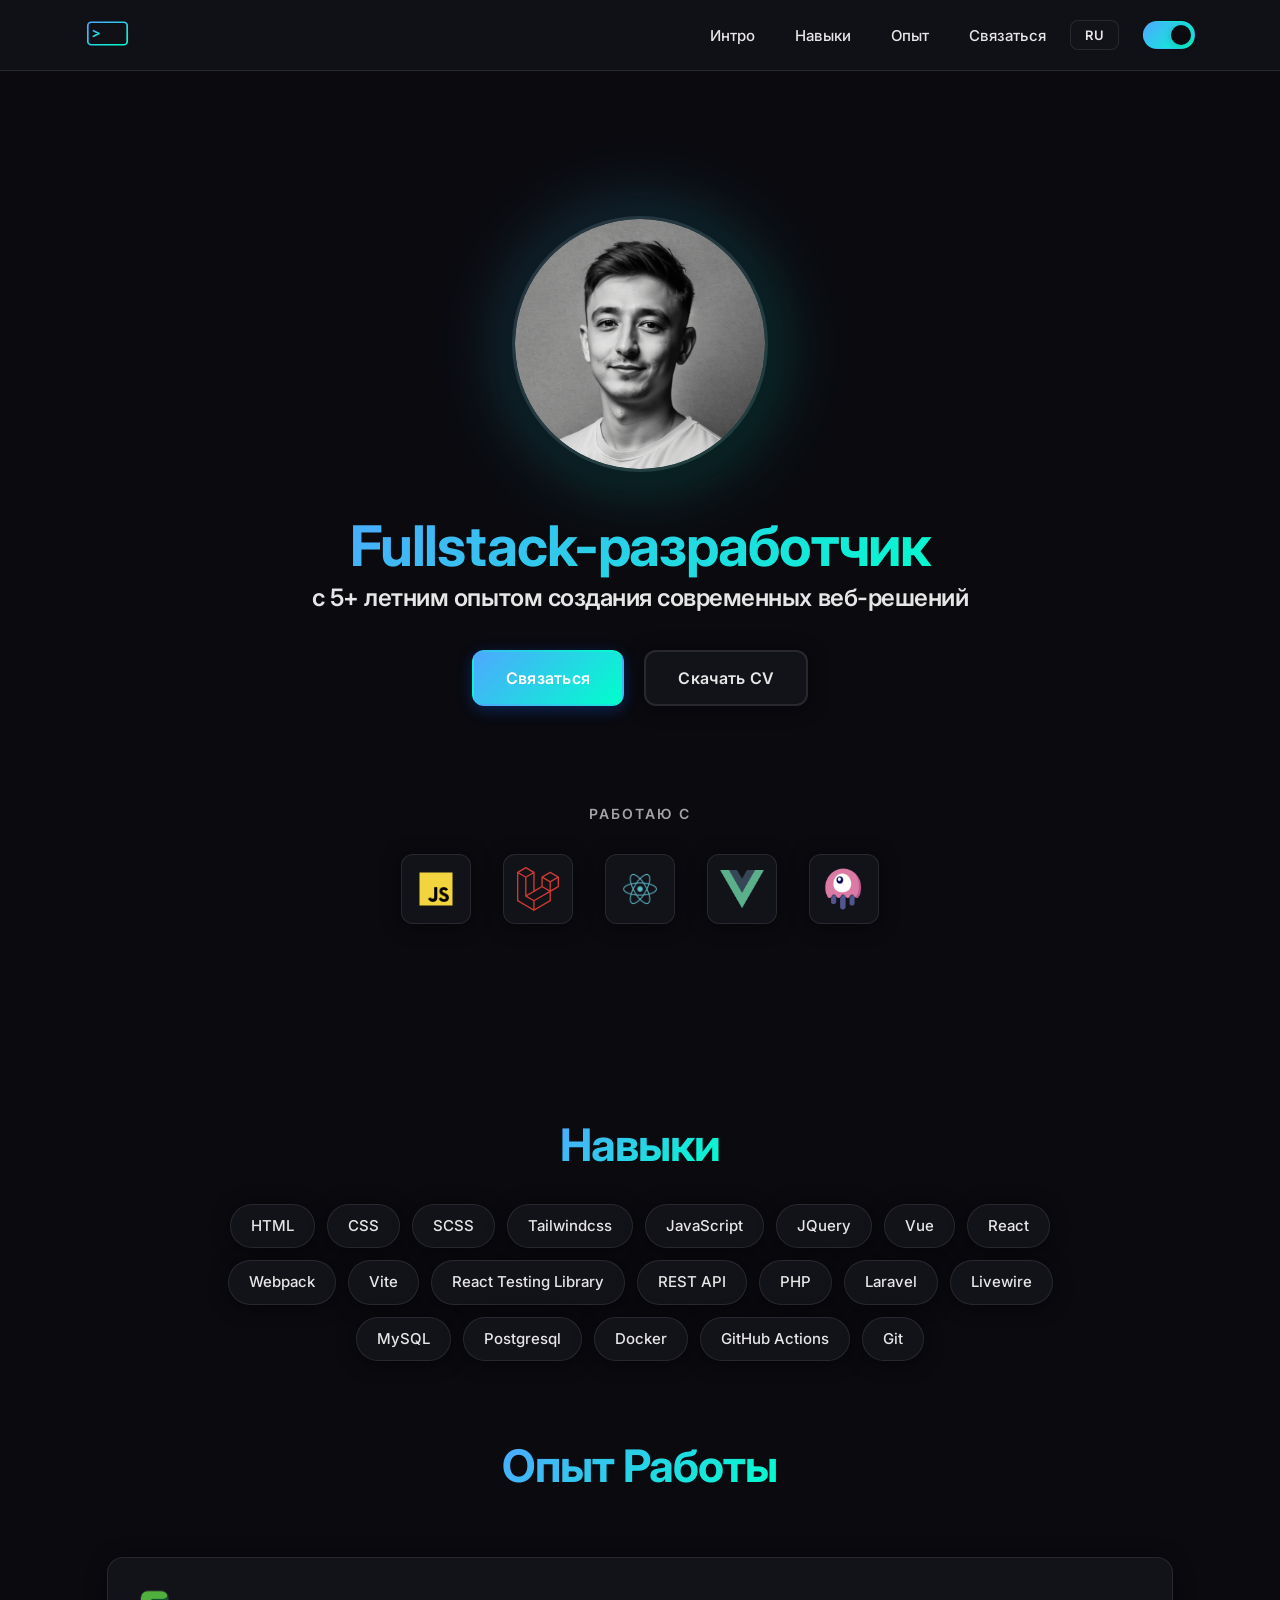
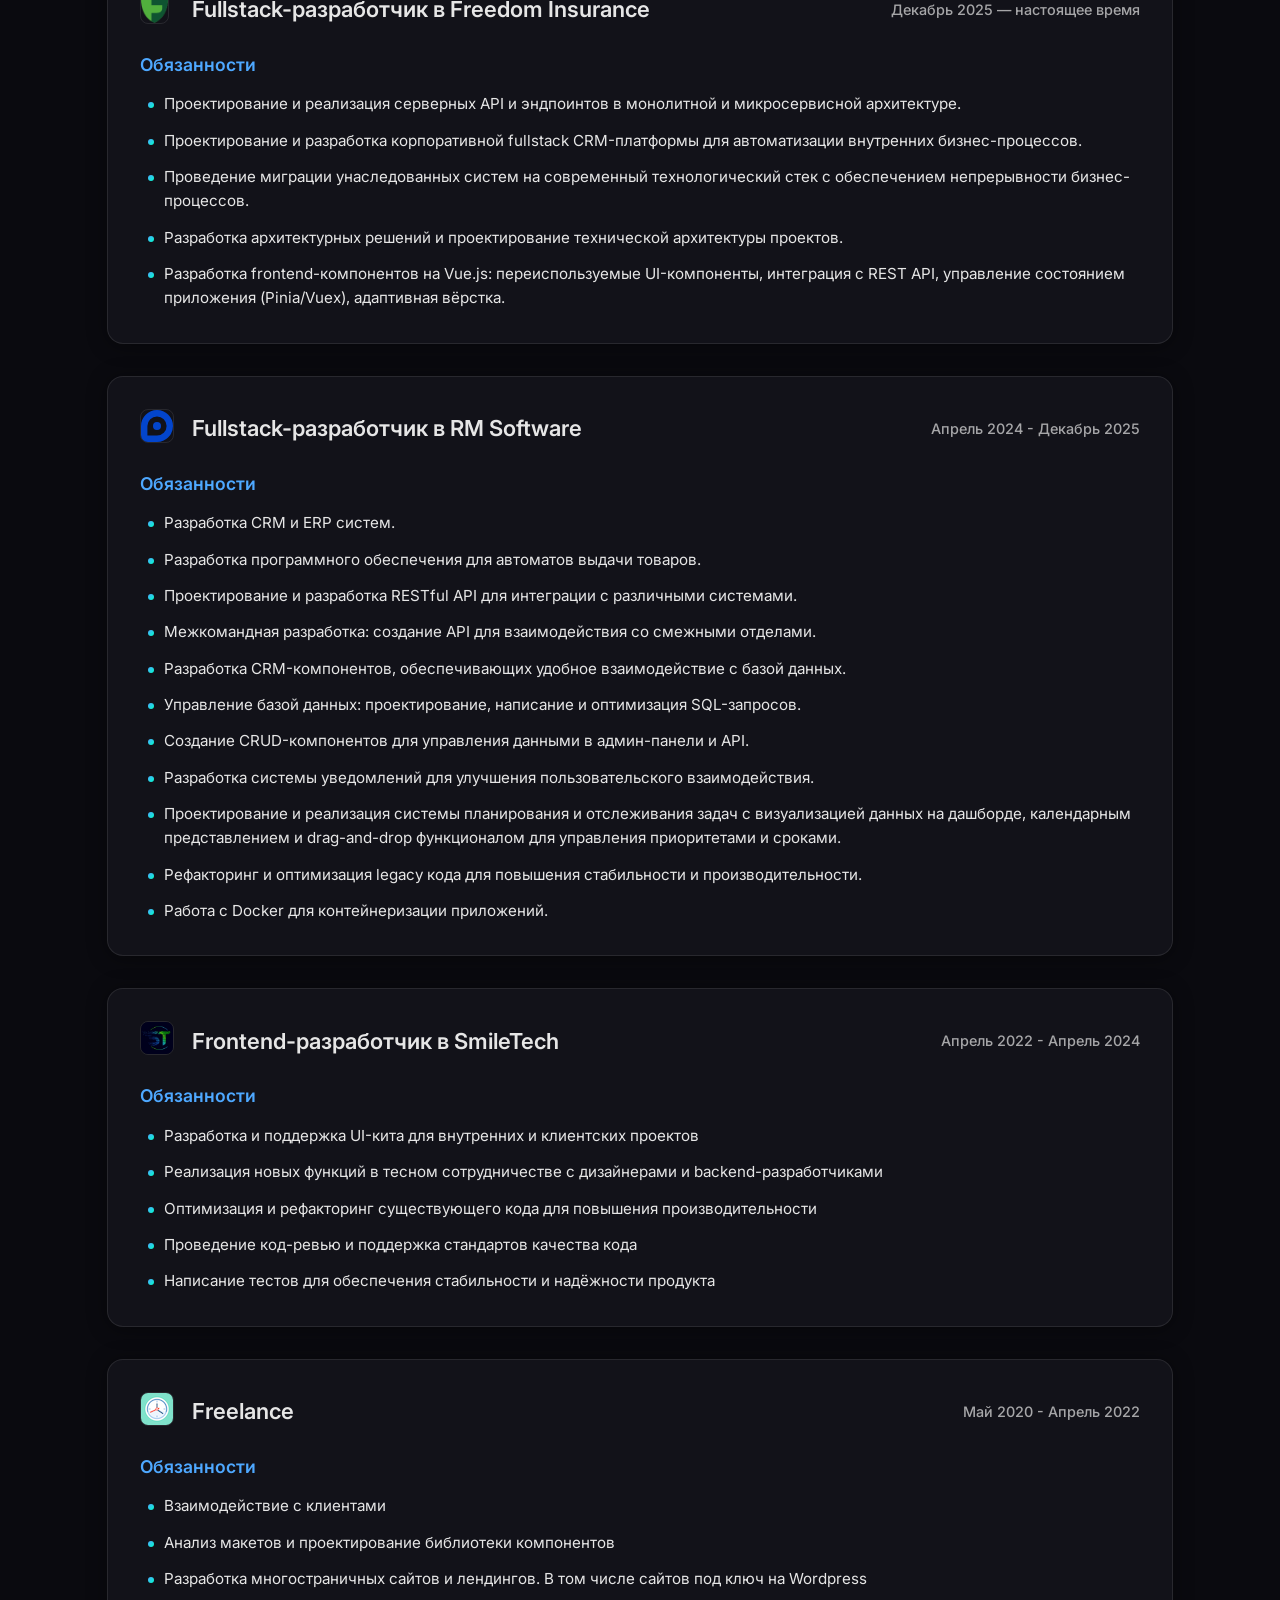
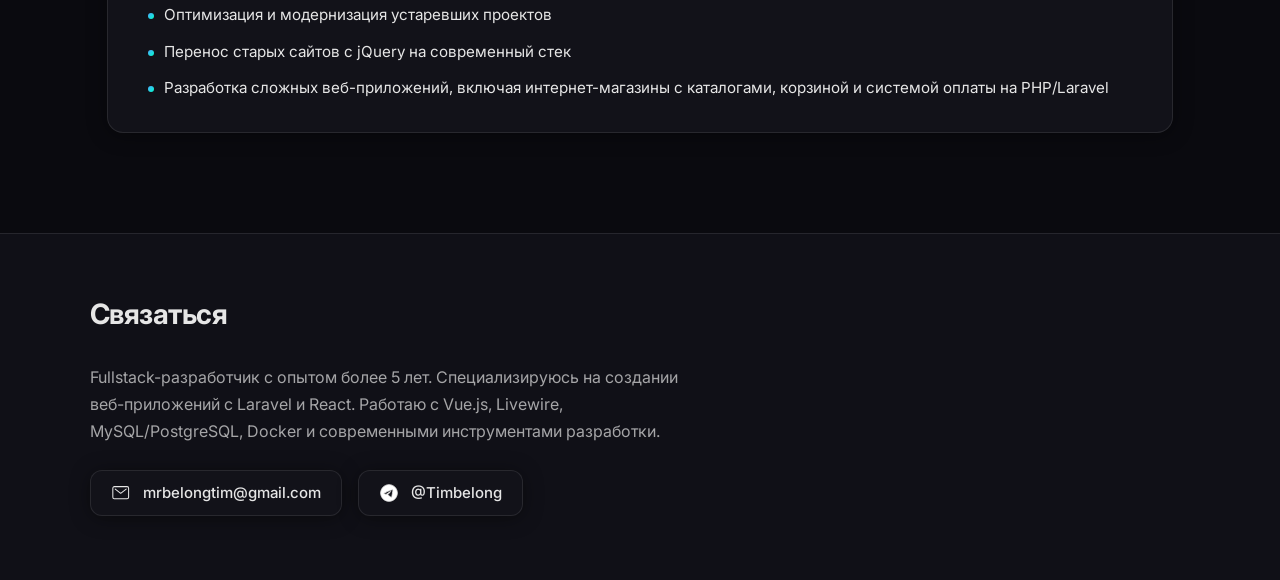
==== commit 0ae49814: "добавление нового описания" ====
--- a/index.html
+++ b/index.html
@@ -139,13 +139,36 @@
                 <div class="expirience_title">
                     <div>
                         <picture>
+                            <source srcset="images/freedomlogo.png" type="image/svg+xml">
+                            <img loading="lazy" src="images/freedomlogo.png" alt="Freedom Insurance" width="90" height="32" class="expirience_logo_wide">
+                        </picture>
+                        <h2 data-translate="job-freedom-title">Fullstack-разработчик в Freedom Insurance</h2>
+                    </div>
+
+                    <p data-translate="job-freedom-date">Декабрь 2025 — настоящее время</p>
+                </div>
+
+                <h4 data-translate="responsibilities">Обязанности:</h4>
+                <ul>
+                    <li data-translate="freedom-responsibility-1">Проектирование и реализация серверных API и эндпоинтов в монолитной и микросервисной архитектуре.</li>
+                    <li data-translate="freedom-responsibility-2">Проектирование и разработка корпоративной fullstack CRM-платформы для автоматизации внутренних бизнес-процессов.</li>
+                    <li data-translate="freedom-responsibility-3">Проведение миграции унаследованных систем на современный технологический стек с обеспечением непрерывности бизнес-процессов.</li>
+                    <li data-translate="freedom-responsibility-4">Разработка архитектурных решений и проектирование технической архитектуры проектов.</li>
+                    <li data-translate="freedom-responsibility-5">Разработка frontend-компонентов на Vue.js: переиспользуемые UI-компоненты, интеграция с REST API, управление состоянием приложения (Pinia/Vuex), адаптивная вёрстка.</li>
+                </ul>
+            </div>
+
+            <div class="expirience_item">
+                <div class="expirience_title">
+                    <div>
+                        <picture>
                             <source srcset="images/rm-software.svg" type="image/svg">
                             <img loading="lazy" src="images/rm-software.svg" alt="rm software" width="32" height="32">
                         </picture>
                         <h2 data-translate="job-rm-title">Fullstack-разработчик в RM Software</h2>
                     </div>
 
-                    <p data-translate="job-rm-date">Апрель 2024 - настоящее время</p>
+                    <p data-translate="job-rm-date">Апрель 2024 - Декабрь 2025</p>
                 </div>
 
                 <h4 data-translate="responsibilities">Обязанности:</h4>
--- a/styles/styles.css
+++ b/styles/styles.css
@@ -679,6 +679,14 @@
     border: 1px solid var(--border-color);
 }
 
+.expirience_title img.expirience_logo_wide {
+    width: auto;
+    max-width: 90px;
+    height: 32px;
+    object-fit: contain;
+    object-position: left center;
+}
+
 .expirience_title h2 {
     font-size: 1.375rem;
     font-weight: 600;
